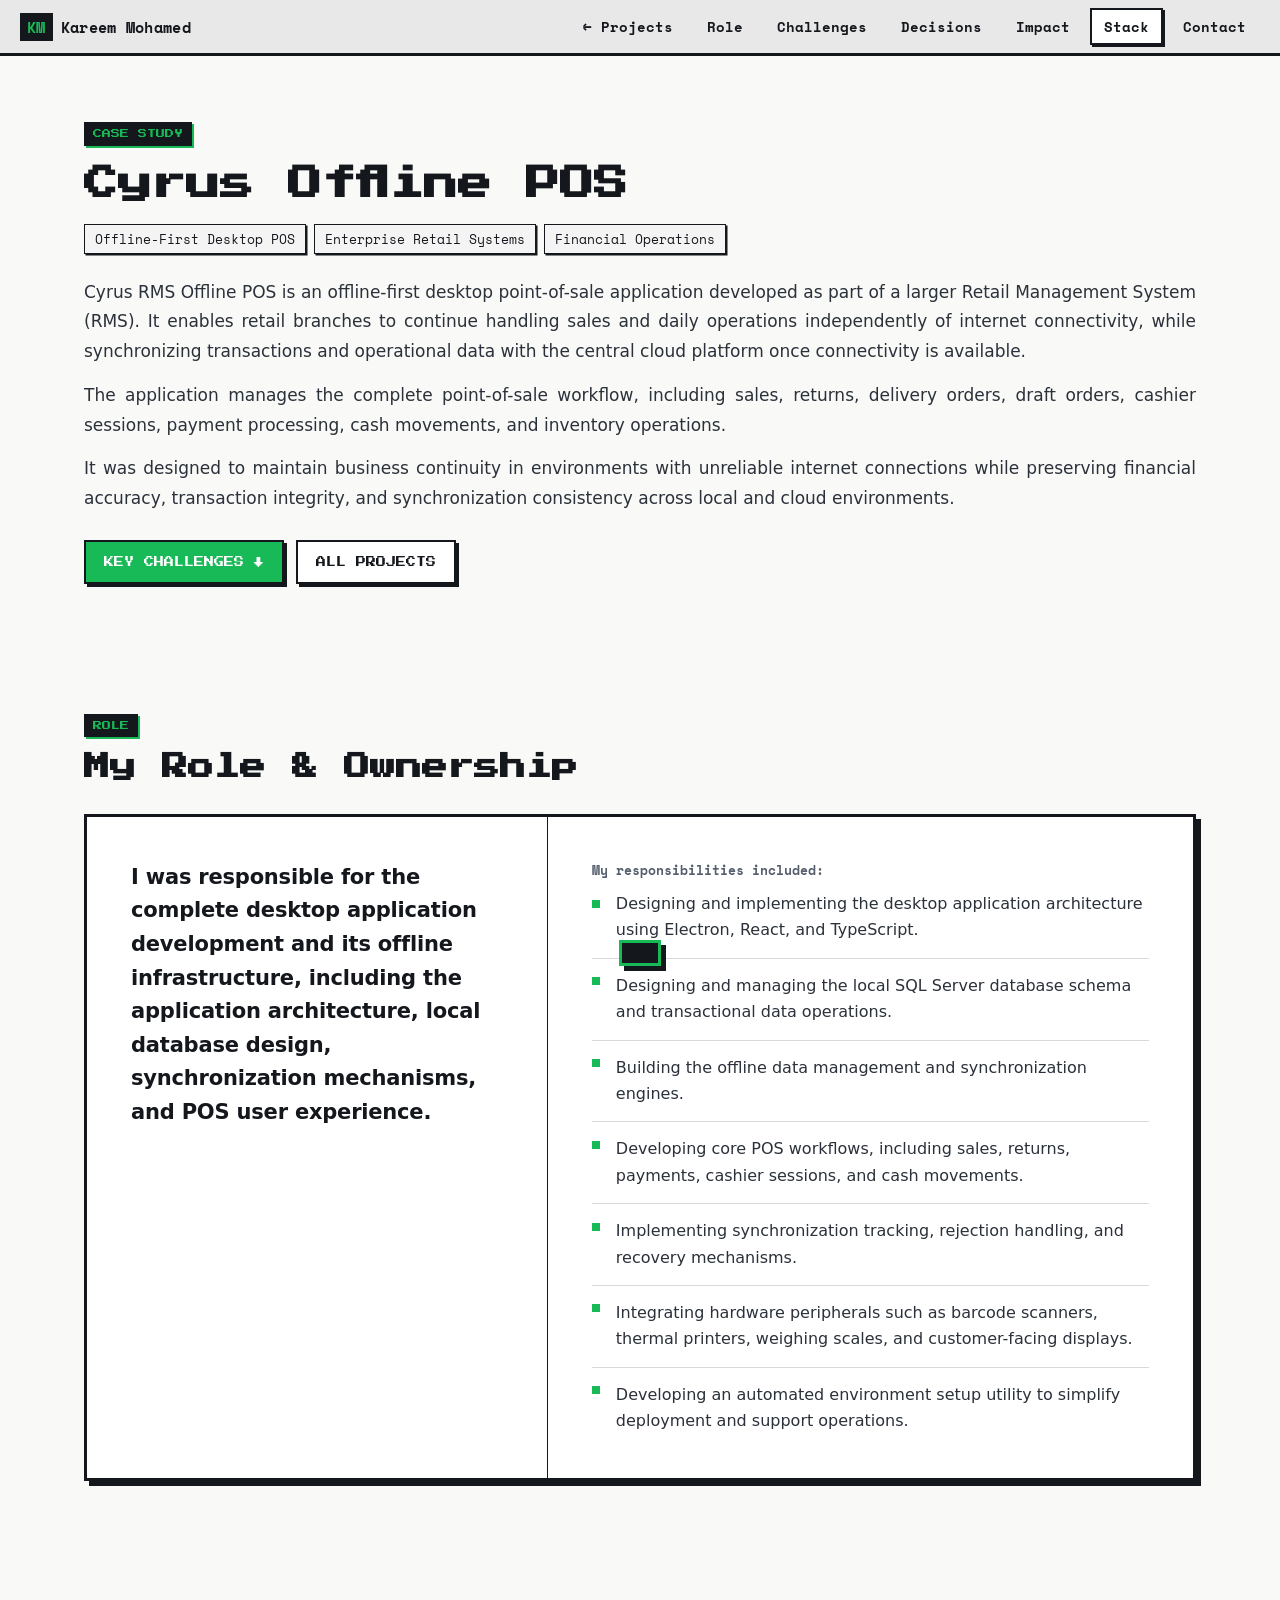
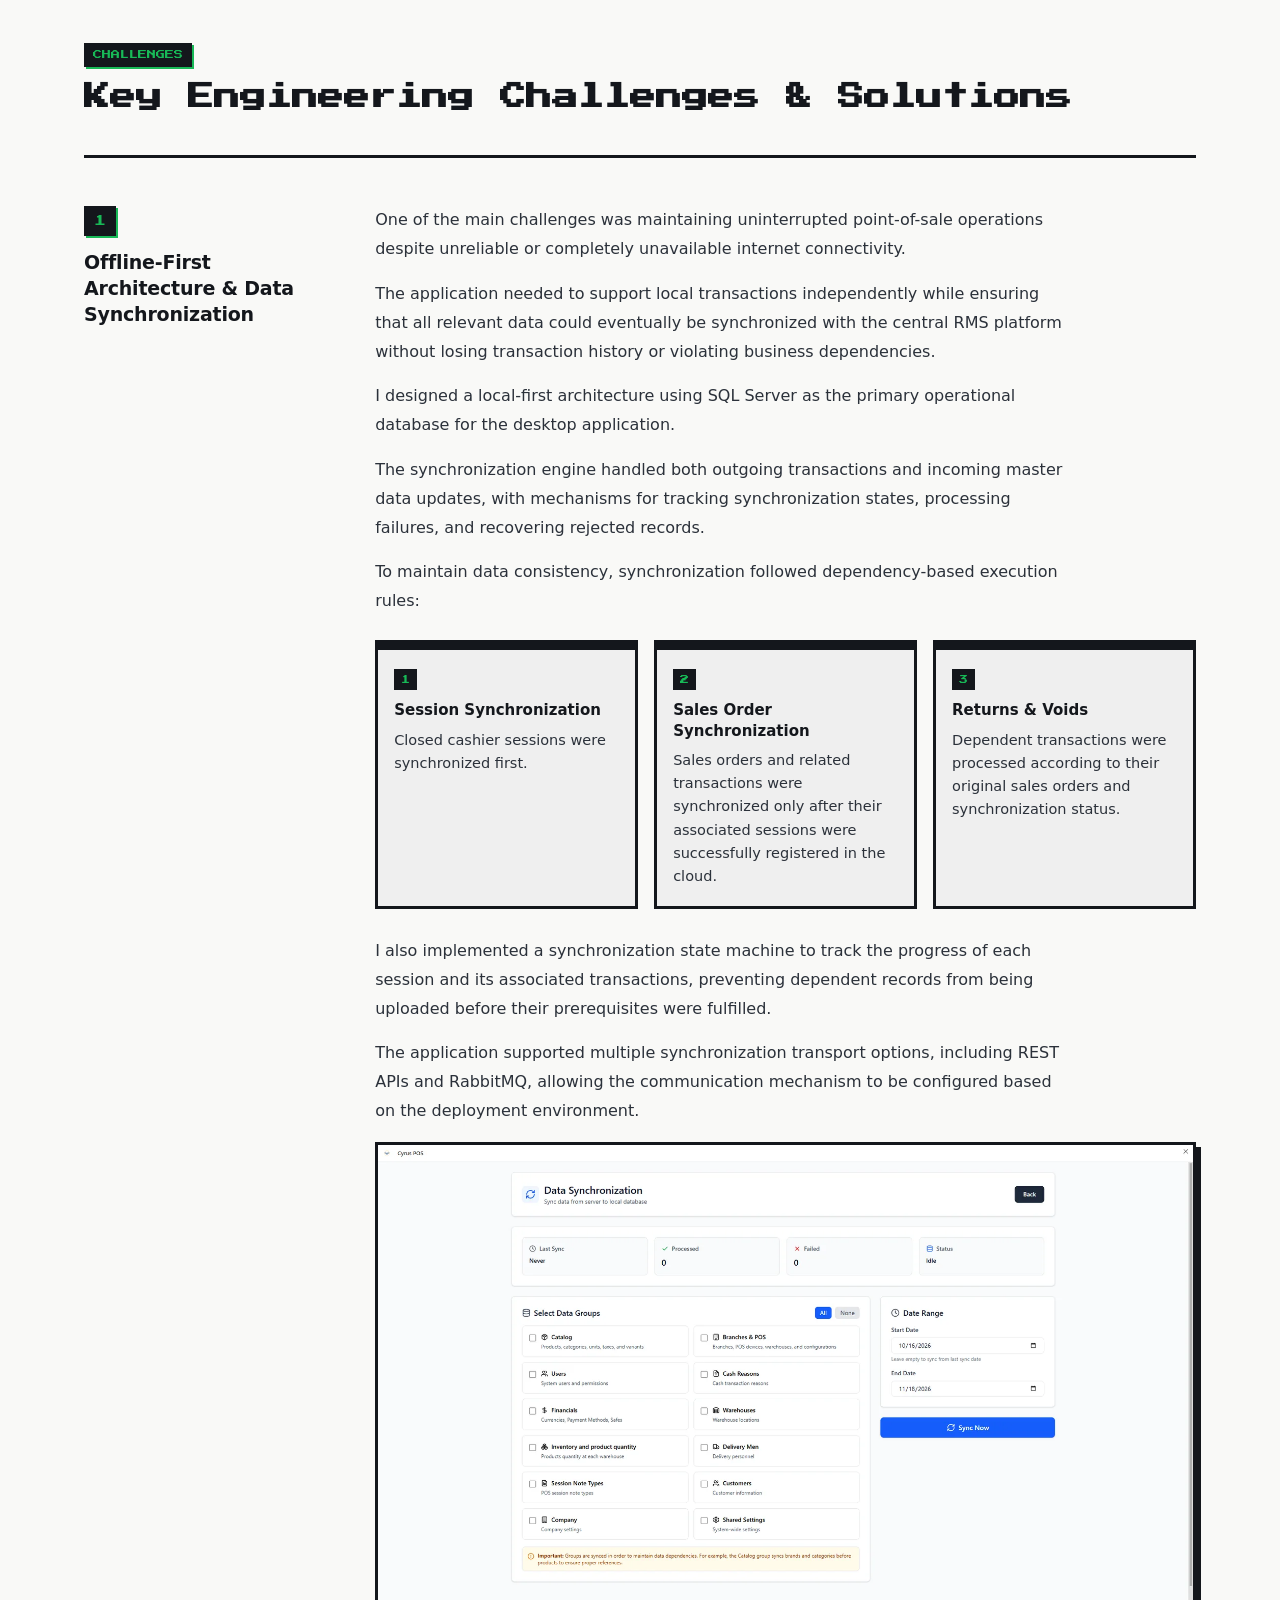
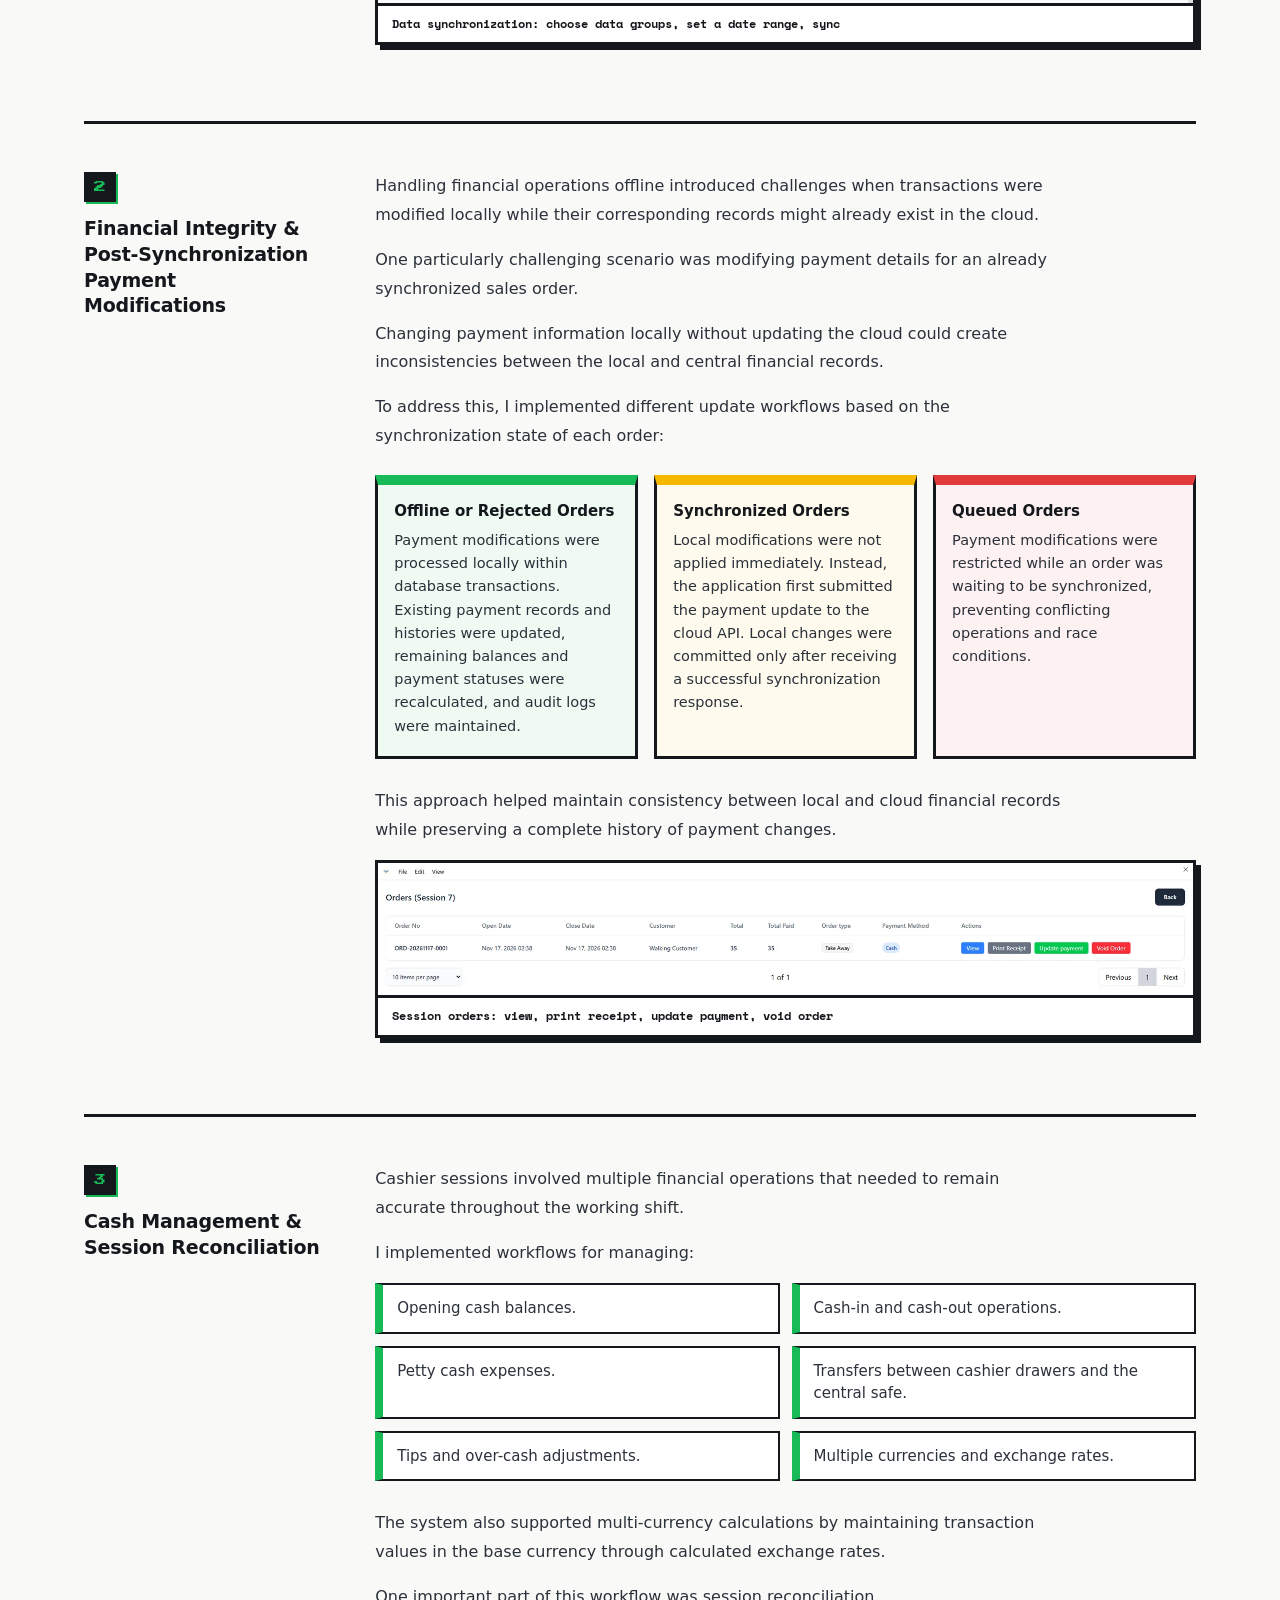
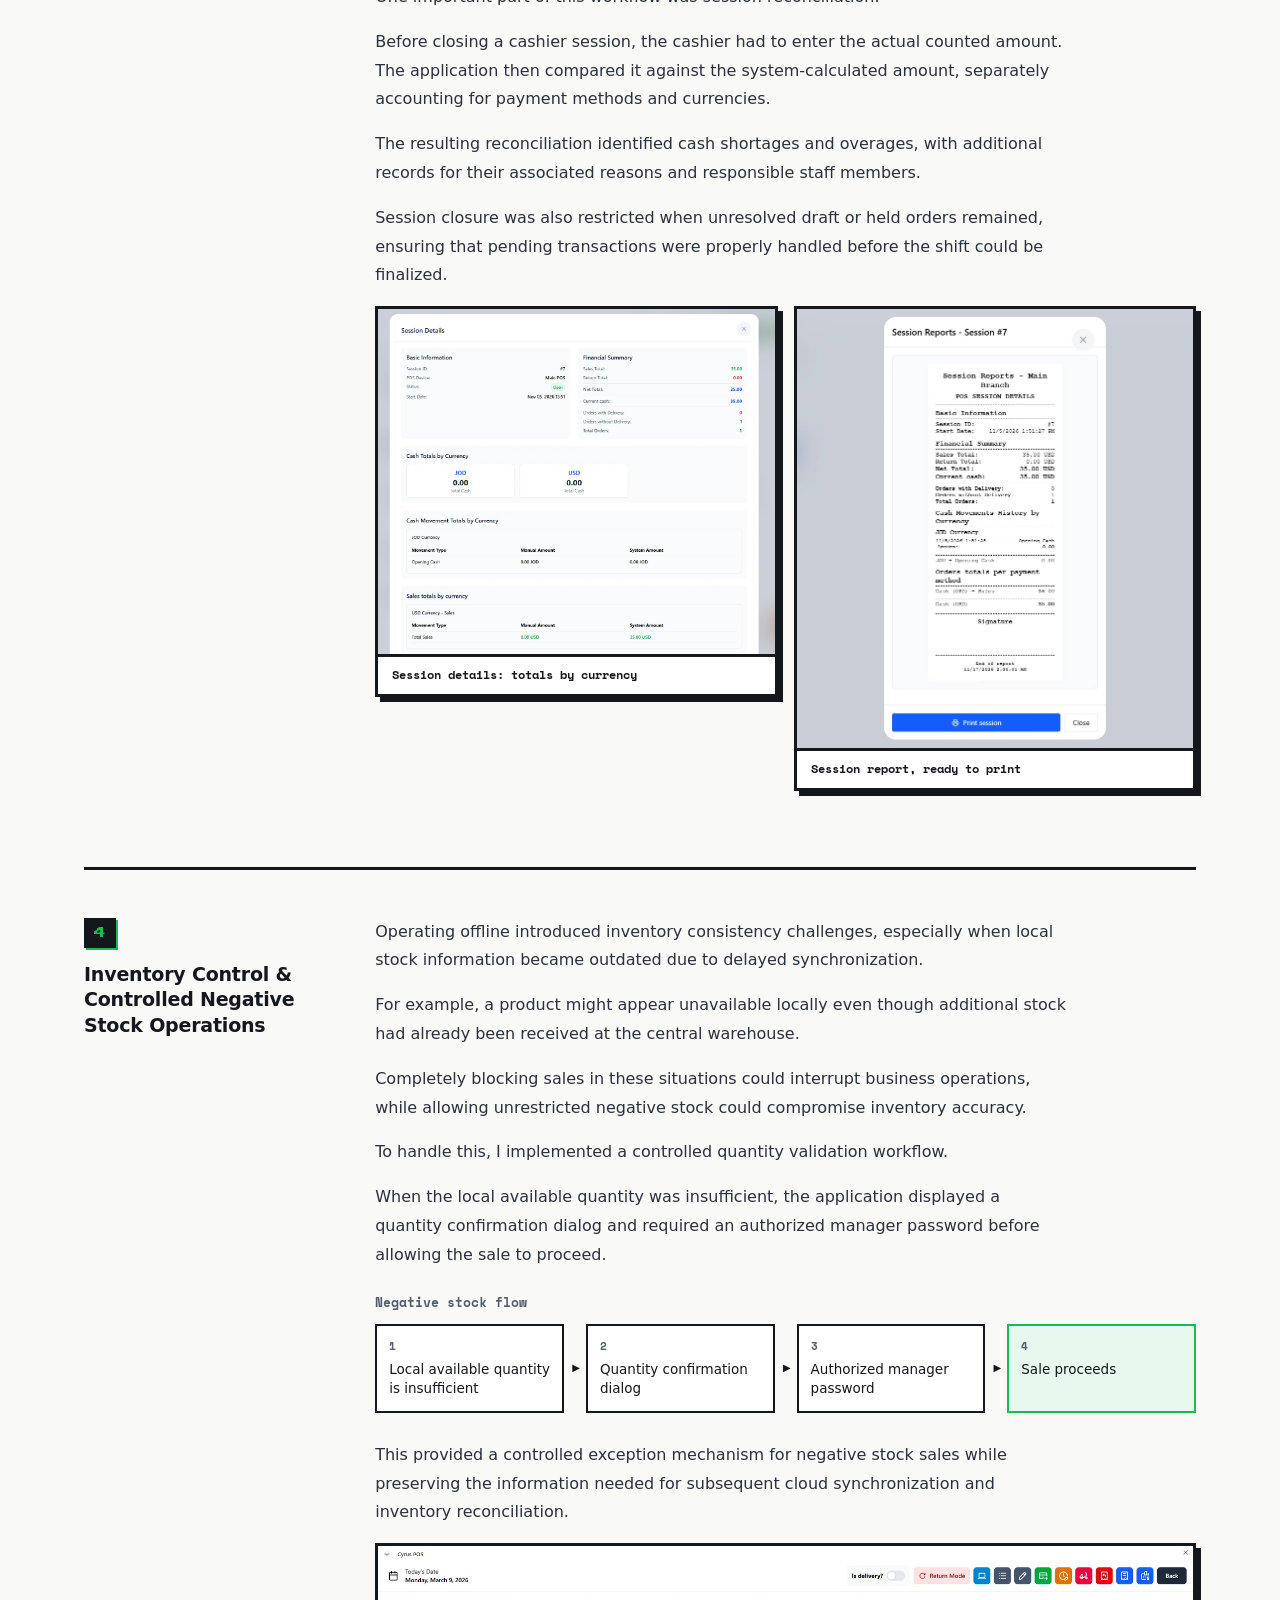
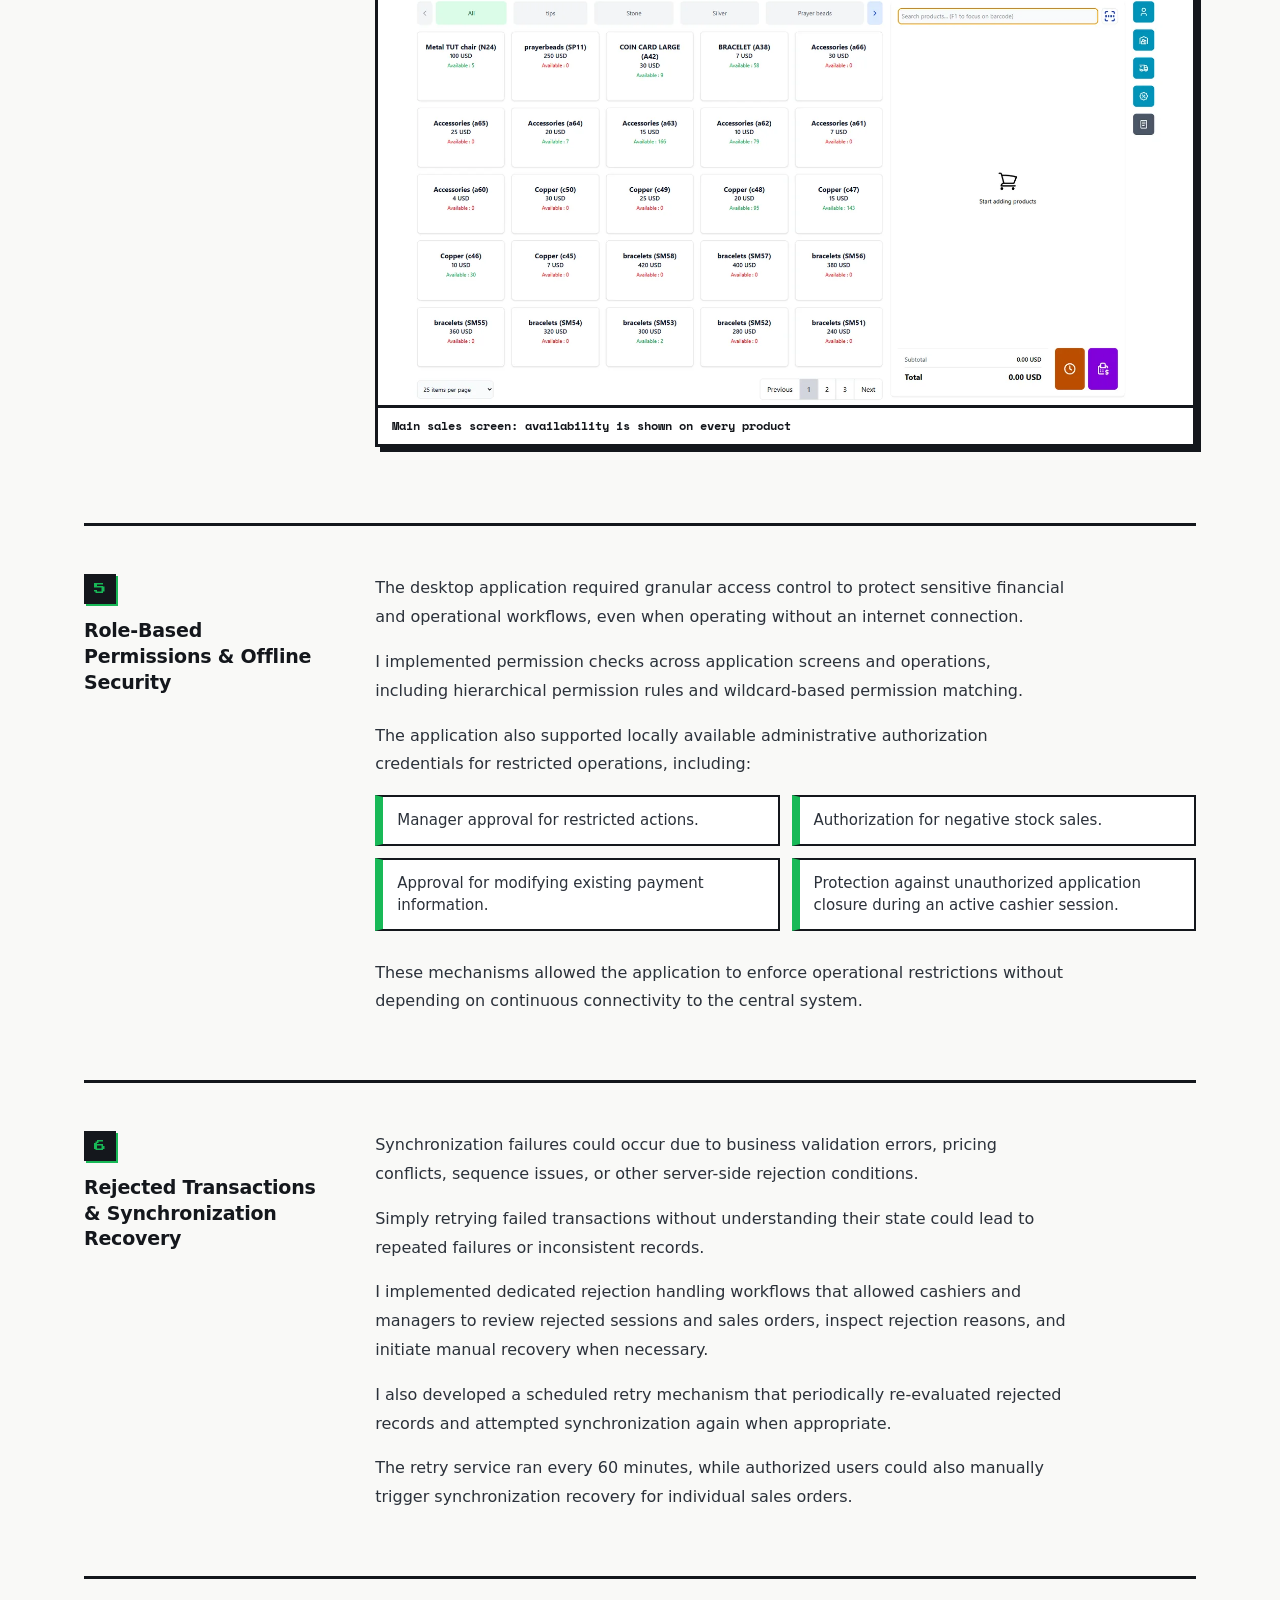
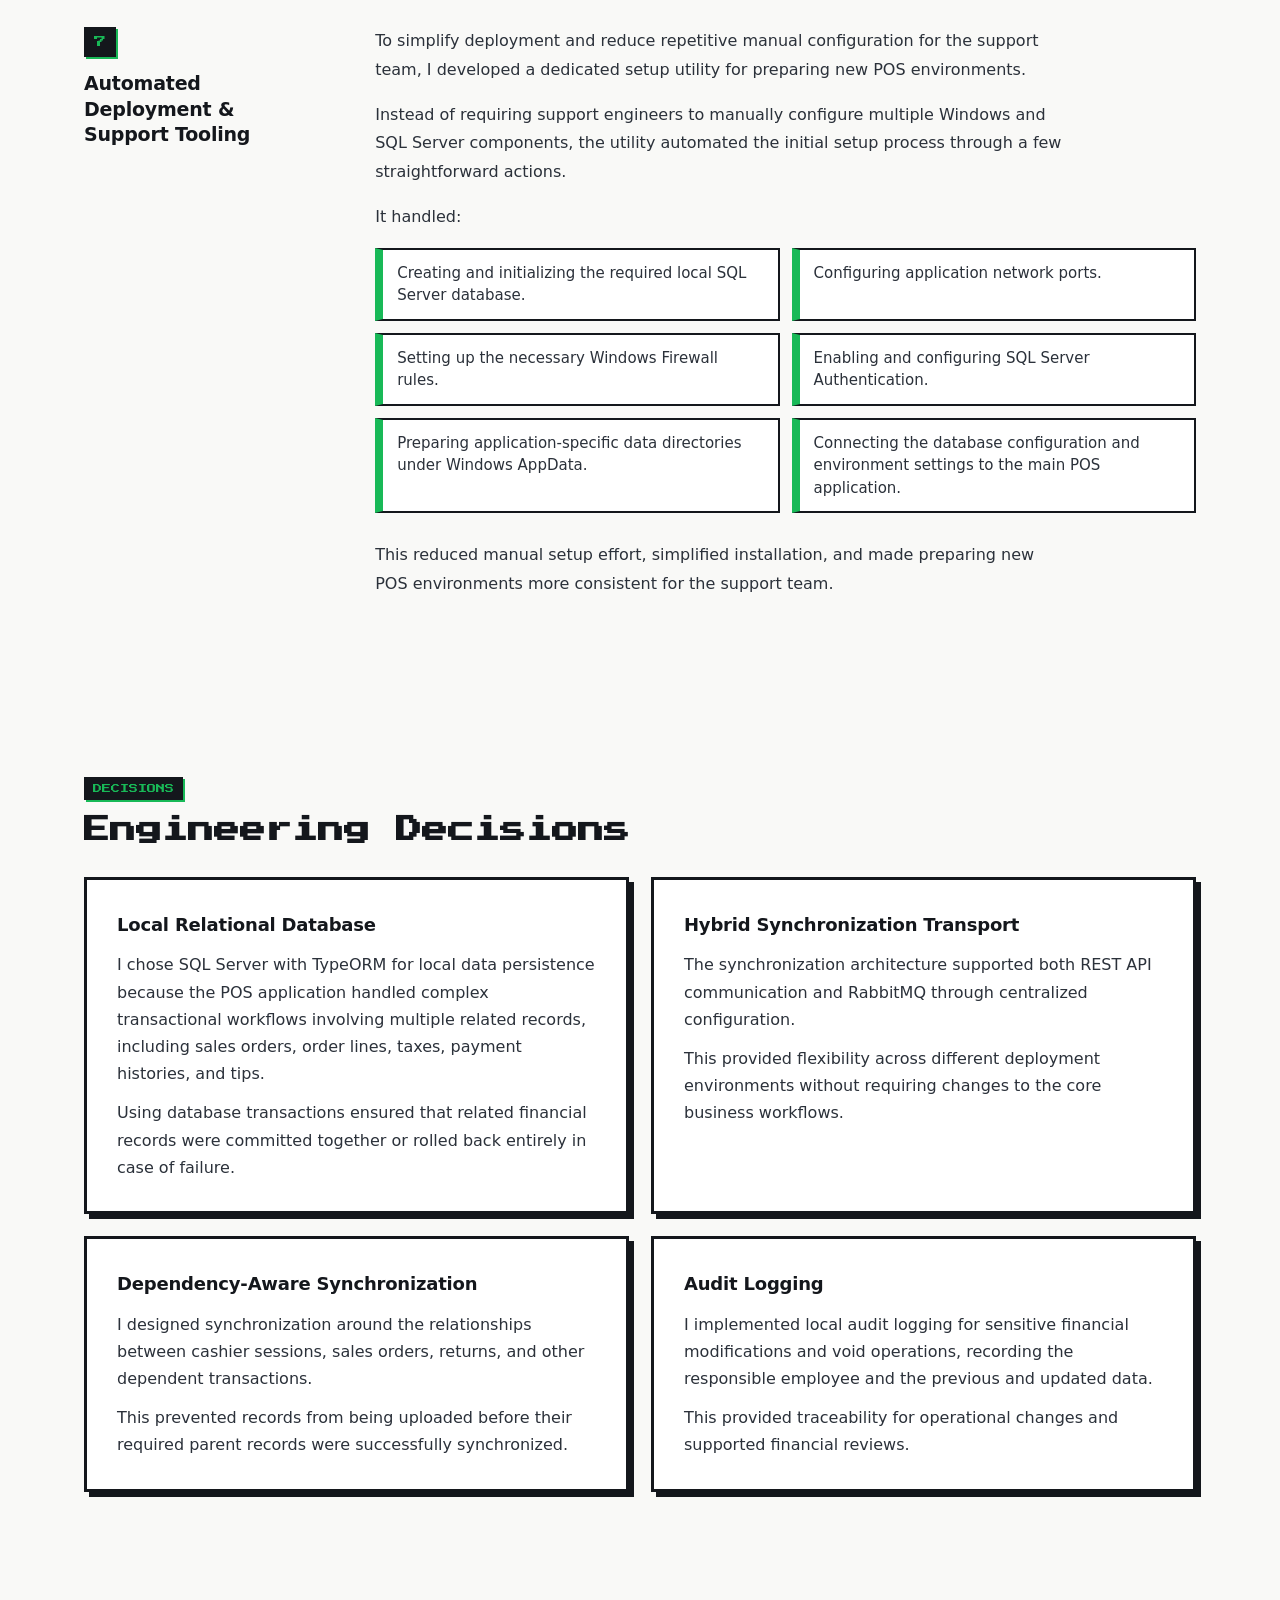
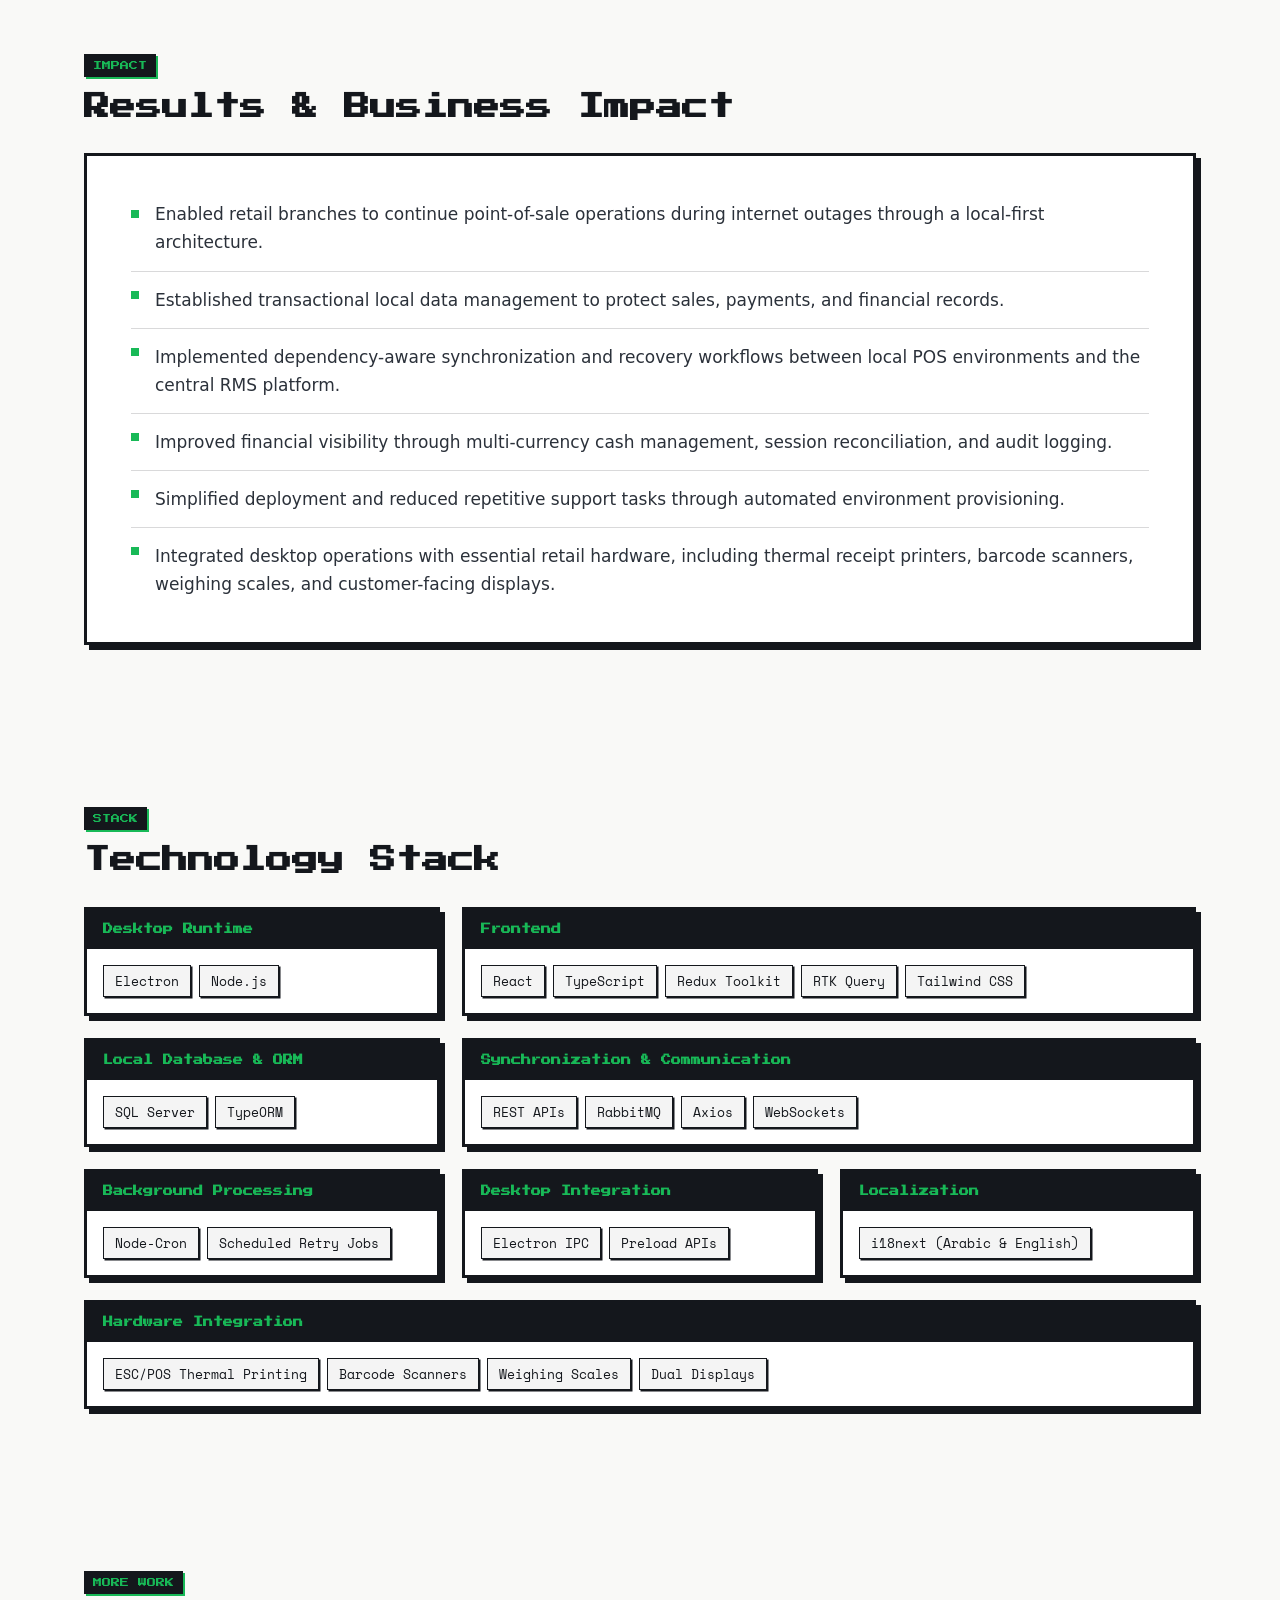
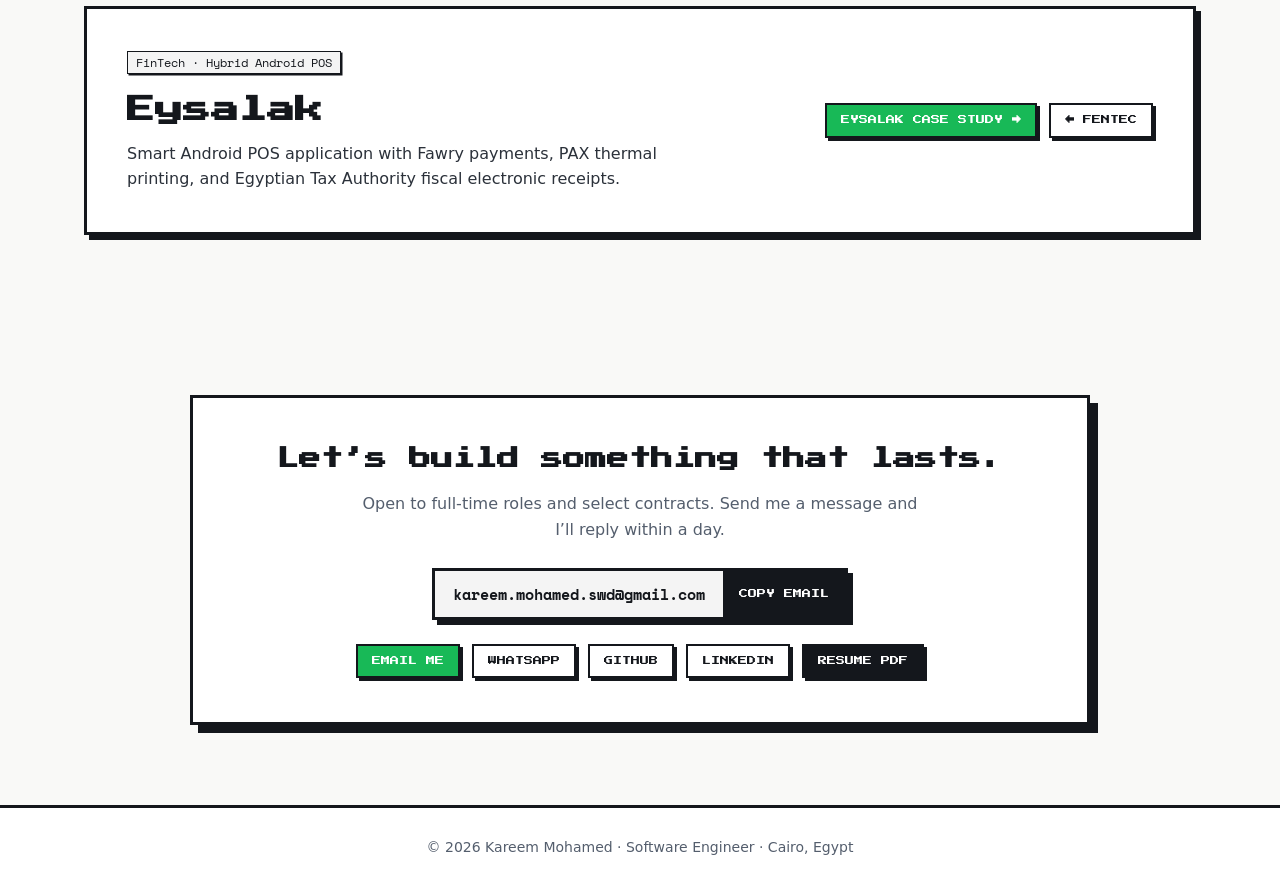
==== cyrus.html @ a0eed8d5 "[feature] add case studies" ====
<!DOCTYPE html>
<html lang="en">
<head>
<meta charset="utf-8">
<meta name="viewport" content="width=device-width, initial-scale=1">
<title>Cyrus RMS Offline POS — Case Study | Kareem Mohamed</title>
<meta name="description" content="Cyrus RMS Offline POS is an offline-first desktop point-of-sale application built with Electron, React and TypeScript, with dependency-aware synchronization to a central cloud platform.">
<meta property="og:type" content="article">
<meta property="og:title" content="Cyrus RMS Offline POS — Case Study | Kareem Mohamed">
<meta property="og:description" content="Offline-First Desktop POS · Enterprise Retail Systems · Financial Operations">
<meta property="og:image" content="assets/projects/cyrus/pos.webp">
<meta name="twitter:card" content="summary_large_image">
<link rel="icon" href="data:image/svg+xml,%3Csvg xmlns='http://www.w3.org/2000/svg' viewBox='0 0 32 32'%3E%3Crect width='32' height='32' fill='%2314171c'/%3E%3Ctext x='16' y='22' font-size='16' font-family='monospace' font-weight='bold' fill='%2318b957' text-anchor='middle'%3EKM%3C/text%3E%3C/svg%3E">
<link rel="preconnect" href="https://fonts.googleapis.com">
<link rel="preconnect" href="https://fonts.gstatic.com" crossorigin>
<link href="https://fonts.googleapis.com/css2?family=Press+Start+2P&family=Space+Mono:wght@400;700&display=swap" rel="stylesheet">
<link rel="stylesheet" href="css/style.css">
<link rel="stylesheet" href="css/fentec.css">
<link rel="stylesheet" href="css/cyrus.css">
</head>
<body>

<nav>
  <div class="nav-in">
    <a class="brand" href="index.html"><i>KM</i>Kareem Mohamed</a>
    <div class="links" id="links">
      <a href="index.html#projects">← Projects</a><a href="#role">Role</a><a href="#challenges">Challenges</a><a href="#decisions">Decisions</a><a href="#impact">Impact</a><a href="#stack">Stack</a><a href="#contact">Contact</a>
    </div>
    <button class="menu-btn" id="menuBtn" aria-expanded="false" aria-controls="links">Menu</button>
  </div>
  <i id="prog"></i>
</nav>

<!-- ============ HERO ============ -->
<header class="cs-hero" id="top">
  <div class="cs-intro">
    <div class="tag-h px">CASE STUDY</div>
    <h1 class="cs-title long px">Cyrus Offline POS</h1>
    <div class="cs-chips">
      <span class="chip">Offline-First Desktop POS</span>
      <span class="chip">Enterprise Retail Systems</span>
      <span class="chip">Financial Operations</span>
    </div>
    <div class="cs-copy">
      <p>Cyrus RMS Offline POS is an offline-first desktop point-of-sale application developed as part of a larger Retail Management System (RMS). It enables retail branches to continue handling sales and daily operations independently of internet connectivity, while synchronizing transactions and operational data with the central cloud platform once connectivity is available.</p>
      <p>The application manages the complete point-of-sale workflow, including sales, returns, delivery orders, draft orders, cashier sessions, payment processing, cash movements, and inventory operations.</p>
      <p>It was designed to maintain business continuity in environments with unreliable internet connections while preserving financial accuracy, transaction integrity, and synchronization consistency across local and cloud environments.</p>
    </div>
    <div class="cs-cta">
      <a class="btn" href="#challenges">KEY CHALLENGES ↓</a>
      <a class="btn alt" href="index.html#projects">ALL PROJECTS</a>
    </div>
  </div>

  <div class="sync-card" id="syncCard" data-net="off">
    <div class="sync-top">
      <span class="net-pill px" id="netPill">OFFLINE</span>
      <button class="btn alt" id="netBtn" type="button">GO ONLINE</button>
    </div>
    <ol class="sync-list" aria-label="Synchronization order">
      <li data-state="local"><span class="sync-n">1</span><div><b>Session Synchronization</b><small>Closed cashier sessions go first.</small></div><span class="state">LOCAL</span></li>
      <li data-state="local"><span class="sync-n">2</span><div><b>Sales Order Synchronization</b><small>Sent once their session is registered in the cloud.</small></div><span class="state">LOCAL</span></li>
      <li data-state="local"><span class="sync-n">3</span><div><b>Returns &amp; Voids</b><small>Processed according to their original sales orders.</small></div><span class="state">LOCAL</span></li>
    </ol>
    <p class="sync-msg" id="syncMsg" aria-live="off">No connection. Sales continue locally.</p>
  </div>
</header>

<!-- ============ ROLE ============ -->
<section id="role">
  <div class="tag-h px">ROLE</div>
  <h2 class="t px">My Role &amp; Ownership</h2>
  <div class="sheet role-grid">
    <div class="role-intro">
      <p>I was responsible for the complete desktop application development and its offline infrastructure, including the application architecture, local database design, synchronization mechanisms, and POS user experience.</p>
    </div>
    <div class="role-list">
      <p class="mini">My responsibilities included:</p>
      <ul class="tick-list">
        <li>Designing and implementing the desktop application architecture using Electron, React, and TypeScript.</li>
        <li>Designing and managing the local SQL Server database schema and transactional data operations.</li>
        <li>Building the offline data management and synchronization engines.</li>
        <li>Developing core POS workflows, including sales, returns, payments, cashier sessions, and cash movements.</li>
        <li>Implementing synchronization tracking, rejection handling, and recovery mechanisms.</li>
        <li>Integrating hardware peripherals such as barcode scanners, thermal printers, weighing scales, and customer-facing displays.</li>
        <li>Developing an automated environment setup utility to simplify deployment and support operations.</li>
      </ul>
    </div>
  </div>
</section>

<!-- ============ CHALLENGES ============ -->
<section id="challenges">
  <div class="tag-h px">CHALLENGES</div>
  <h2 class="t px">Key Engineering Challenges &amp; Solutions</h2>

  <article class="ch" id="ch1">
    <div class="ch-side"><span class="ch-num px">1</span><h3>Offline-First Architecture &amp; Data Synchronization</h3></div>
    <div class="ch-body">
      <p>One of the main challenges was maintaining uninterrupted point-of-sale operations despite unreliable or completely unavailable internet connectivity.</p>
      <p>The application needed to support local transactions independently while ensuring that all relevant data could eventually be synchronized with the central RMS platform without losing transaction history or violating business dependencies.</p>
      <p>I designed a local-first architecture using SQL Server as the primary operational database for the desktop application.</p>
      <p>The synchronization engine handled both outgoing transactions and incoming master data updates, with mechanisms for tracking synchronization states, processing failures, and recovering rejected records.</p>
      <p>To maintain data consistency, synchronization followed dependency-based execution rules:</p>
      <div class="zones">
        <div class="zone zone-n"><span class="rule-n px">1</span><h4>Session Synchronization</h4><p>Closed cashier sessions were synchronized first.</p></div>
        <div class="zone zone-n"><span class="rule-n px">2</span><h4>Sales Order Synchronization</h4><p>Sales orders and related transactions were synchronized only after their associated sessions were successfully registered in the cloud.</p></div>
        <div class="zone zone-n"><span class="rule-n px">3</span><h4>Returns &amp; Voids</h4><p>Dependent transactions were processed according to their original sales orders and synchronization status.</p></div>
      </div>
      <p>I also implemented a synchronization state machine to track the progress of each session and its associated transactions, preventing dependent records from being uploaded before their prerequisites were fulfilled.</p>
      <p>The application supported multiple synchronization transport options, including REST APIs and RabbitMQ, allowing the communication mechanism to be configured based on the deployment environment.</p>
      <figure class="ch-fig">
        <a href="assets/projects/cyrus/sync.webp" target="_blank" rel="noopener noreferrer"><img src="assets/projects/cyrus/sync.webp" alt="Data Synchronization screen with selectable data groups and a date range" loading="lazy"></a>
        <figcaption>Data synchronization: choose data groups, set a date range, sync</figcaption>
      </figure>
    </div>
  </article>

  <article class="ch" id="ch2">
    <div class="ch-side"><span class="ch-num px">2</span><h3>Financial Integrity &amp; Post-Synchronization Payment Modifications</h3></div>
    <div class="ch-body">
      <p>Handling financial operations offline introduced challenges when transactions were modified locally while their corresponding records might already exist in the cloud.</p>
      <p>One particularly challenging scenario was modifying payment details for an already synchronized sales order.</p>
      <p>Changing payment information locally without updating the cloud could create inconsistencies between the local and central financial records.</p>
      <p>To address this, I implemented different update workflows based on the synchronization state of each order:</p>
      <div class="zones">
        <div class="zone zone-g"><h4>Offline or Rejected Orders</h4><p>Payment modifications were processed locally within database transactions. Existing payment records and histories were updated, remaining balances and payment statuses were recalculated, and audit logs were maintained.</p></div>
        <div class="zone zone-y"><h4>Synchronized Orders</h4><p>Local modifications were not applied immediately. Instead, the application first submitted the payment update to the cloud API. Local changes were committed only after receiving a successful synchronization response.</p></div>
        <div class="zone zone-r"><h4>Queued Orders</h4><p>Payment modifications were restricted while an order was waiting to be synchronized, preventing conflicting operations and race conditions.</p></div>
      </div>
      <p>This approach helped maintain consistency between local and cloud financial records while preserving a complete history of payment changes.</p>
      <figure class="ch-fig">
        <a href="assets/projects/cyrus/orders.webp" target="_blank" rel="noopener noreferrer"><img src="assets/projects/cyrus/orders.webp" alt="Orders list for a session with View, Print Receipt, Update payment and Void Order actions" loading="lazy"></a>
        <figcaption>Session orders: view, print receipt, update payment, void order</figcaption>
      </figure>
    </div>
  </article>

  <article class="ch" id="ch3">
    <div class="ch-side"><span class="ch-num px">3</span><h3>Cash Management &amp; Session Reconciliation</h3></div>
    <div class="ch-body">
      <p>Cashier sessions involved multiple financial operations that needed to remain accurate throughout the working shift.</p>
      <p>I implemented workflows for managing:</p>
      <ul class="svc">
        <li>Opening cash balances.</li>
        <li>Cash-in and cash-out operations.</li>
        <li>Petty cash expenses.</li>
        <li>Transfers between cashier drawers and the central safe.</li>
        <li>Tips and over-cash adjustments.</li>
        <li>Multiple currencies and exchange rates.</li>
      </ul>
      <p>The system also supported multi-currency calculations by maintaining transaction values in the base currency through calculated exchange rates.</p>
      <p>One important part of this workflow was session reconciliation.</p>
      <p>Before closing a cashier session, the cashier had to enter the actual counted amount. The application then compared it against the system-calculated amount, separately accounting for payment methods and currencies.</p>
      <p>The resulting reconciliation identified cash shortages and overages, with additional records for their associated reasons and responsible staff members.</p>
      <p>Session closure was also restricted when unresolved draft or held orders remained, ensuring that pending transactions were properly handled before the shift could be finalized.</p>
      <div class="ch-figs">
        <figure class="ch-fig">
          <a href="assets/projects/cyrus/session.webp" target="_blank" rel="noopener noreferrer"><img src="assets/projects/cyrus/session.webp" alt="Session details with financial summary and cash totals by currency" loading="lazy"></a>
          <figcaption>Session details: totals by currency</figcaption>
        </figure>
        <figure class="ch-fig">
          <a href="assets/projects/cyrus/report.webp" target="_blank" rel="noopener noreferrer"><img src="assets/projects/cyrus/report.webp" alt="Printable session report preview" loading="lazy"></a>
          <figcaption>Session report, ready to print</figcaption>
        </figure>
      </div>
    </div>
  </article>

  <article class="ch" id="ch4">
    <div class="ch-side"><span class="ch-num px">4</span><h3>Inventory Control &amp; Controlled Negative Stock Operations</h3></div>
    <div class="ch-body">
      <p>Operating offline introduced inventory consistency challenges, especially when local stock information became outdated due to delayed synchronization.</p>
      <p>For example, a product might appear unavailable locally even though additional stock had already been received at the central warehouse.</p>
      <p>Completely blocking sales in these situations could interrupt business operations, while allowing unrestricted negative stock could compromise inventory accuracy.</p>
      <p>To handle this, I implemented a controlled quantity validation workflow.</p>
      <p>When the local available quantity was insufficient, the application displayed a quantity confirmation dialog and required an authorized manager password before allowing the sale to proceed.</p>
      <div class="flow-wrap">
        <p class="mini">Negative stock flow</p>
        <ol class="flow four" aria-label="Negative stock flow">
          <li>Local available quantity is insufficient</li>
          <li>Quantity confirmation dialog</li>
          <li>Authorized manager password</li>
          <li class="ok">Sale proceeds</li>
        </ol>
      </div>
      <p>This provided a controlled exception mechanism for negative stock sales while preserving the information needed for subsequent cloud synchronization and inventory reconciliation.</p>
      <figure class="ch-fig">
        <a href="assets/projects/cyrus/pos.webp" target="_blank" rel="noopener noreferrer"><img src="assets/projects/cyrus/pos.webp" alt="POS sales screen with product tiles showing available quantities" loading="lazy"></a>
        <figcaption>Main sales screen: availability is shown on every product</figcaption>
      </figure>
    </div>
  </article>

  <article class="ch" id="ch5">
    <div class="ch-side"><span class="ch-num px">5</span><h3>Role-Based Permissions &amp; Offline Security</h3></div>
    <div class="ch-body">
      <p>The desktop application required granular access control to protect sensitive financial and operational workflows, even when operating without an internet connection.</p>
      <p>I implemented permission checks across application screens and operations, including hierarchical permission rules and wildcard-based permission matching.</p>
      <p>The application also supported locally available administrative authorization credentials for restricted operations, including:</p>
      <ul class="svc">
        <li>Manager approval for restricted actions.</li>
        <li>Authorization for negative stock sales.</li>
        <li>Approval for modifying existing payment information.</li>
        <li>Protection against unauthorized application closure during an active cashier session.</li>
      </ul>
      <p>These mechanisms allowed the application to enforce operational restrictions without depending on continuous connectivity to the central system.</p>
    </div>
  </article>

  <article class="ch" id="ch6">
    <div class="ch-side"><span class="ch-num px">6</span><h3>Rejected Transactions &amp; Synchronization Recovery</h3></div>
    <div class="ch-body">
      <p>Synchronization failures could occur due to business validation errors, pricing conflicts, sequence issues, or other server-side rejection conditions.</p>
      <p>Simply retrying failed transactions without understanding their state could lead to repeated failures or inconsistent records.</p>
      <p>I implemented dedicated rejection handling workflows that allowed cashiers and managers to review rejected sessions and sales orders, inspect rejection reasons, and initiate manual recovery when necessary.</p>
      <p>I also developed a scheduled retry mechanism that periodically re-evaluated rejected records and attempted synchronization again when appropriate.</p>
      <p>The retry service ran every 60 minutes, while authorized users could also manually trigger synchronization recovery for individual sales orders.</p>
    </div>
  </article>

  <article class="ch" id="ch7">
    <div class="ch-side"><span class="ch-num px">7</span><h3>Automated Deployment &amp; Support Tooling</h3></div>
    <div class="ch-body">
      <p>To simplify deployment and reduce repetitive manual configuration for the support team, I developed a dedicated setup utility for preparing new POS environments.</p>
      <p>Instead of requiring support engineers to manually configure multiple Windows and SQL Server components, the utility automated the initial setup process through a few straightforward actions.</p>
      <p>It handled:</p>
      <ul class="svc">
        <li>Creating and initializing the required local SQL Server database.</li>
        <li>Configuring application network ports.</li>
        <li>Setting up the necessary Windows Firewall rules.</li>
        <li>Enabling and configuring SQL Server Authentication.</li>
        <li>Preparing application-specific data directories under Windows AppData.</li>
        <li>Connecting the database configuration and environment settings to the main POS application.</li>
      </ul>
      <p>This reduced manual setup effort, simplified installation, and made preparing new POS environments more consistent for the support team.</p>
    </div>
  </article>
</section>

<!-- ============ DECISIONS ============ -->
<section id="decisions">
  <div class="tag-h px">DECISIONS</div>
  <h2 class="t px">Engineering Decisions</h2>
  <div class="decisions">
    <div class="sheet decision">
      <h3>Local Relational Database</h3>
      <p>I chose SQL Server with TypeORM for local data persistence because the POS application handled complex transactional workflows involving multiple related records, including sales orders, order lines, taxes, payment histories, and tips.</p>
      <p>Using database transactions ensured that related financial records were committed together or rolled back entirely in case of failure.</p>
    </div>
    <div class="sheet decision">
      <h3>Hybrid Synchronization Transport</h3>
      <p>The synchronization architecture supported both REST API communication and RabbitMQ through centralized configuration.</p>
      <p>This provided flexibility across different deployment environments without requiring changes to the core business workflows.</p>
    </div>
    <div class="sheet decision">
      <h3>Dependency-Aware Synchronization</h3>
      <p>I designed synchronization around the relationships between cashier sessions, sales orders, returns, and other dependent transactions.</p>
      <p>This prevented records from being uploaded before their required parent records were successfully synchronized.</p>
    </div>
    <div class="sheet decision">
      <h3>Audit Logging</h3>
      <p>I implemented local audit logging for sensitive financial modifications and void operations, recording the responsible employee and the previous and updated data.</p>
      <p>This provided traceability for operational changes and supported financial reviews.</p>
    </div>
  </div>
</section>

<!-- ============ IMPACT ============ -->
<section id="impact">
  <div class="tag-h px">IMPACT</div>
  <h2 class="t px">Results &amp; Business Impact</h2>
  <div class="sheet impact">
    <ul class="tick-list">
      <li>Enabled retail branches to continue point-of-sale operations during internet outages through a local-first architecture.</li>
      <li>Established transactional local data management to protect sales, payments, and financial records.</li>
      <li>Implemented dependency-aware synchronization and recovery workflows between local POS environments and the central RMS platform.</li>
      <li>Improved financial visibility through multi-currency cash management, session reconciliation, and audit logging.</li>
      <li>Simplified deployment and reduced repetitive support tasks through automated environment provisioning.</li>
      <li>Integrated desktop operations with essential retail hardware, including thermal receipt printers, barcode scanners, weighing scales, and customer-facing displays.</li>
    </ul>
  </div>
</section>

<!-- ============ STACK ============ -->
<section id="stack">
  <div class="tag-h px">STACK</div>
  <h2 class="t px">Technology Stack</h2>
  <div class="skills">
    <div class="cart"><h3 class="px">Desktop Runtime</h3><div><span class="chip">Electron</span><span class="chip">Node.js</span></div></div>
    <div class="cart wide"><h3 class="px">Frontend</h3><div><span class="chip">React</span><span class="chip">TypeScript</span><span class="chip">Redux Toolkit</span><span class="chip">RTK Query</span><span class="chip">Tailwind CSS</span></div></div>
    <div class="cart"><h3 class="px">Local Database &amp; ORM</h3><div><span class="chip">SQL Server</span><span class="chip">TypeORM</span></div></div>
    <div class="cart wide"><h3 class="px">Synchronization &amp; Communication</h3><div><span class="chip">REST APIs</span><span class="chip">RabbitMQ</span><span class="chip">Axios</span><span class="chip">WebSockets</span></div></div>
    <div class="cart"><h3 class="px">Background Processing</h3><div><span class="chip">Node-Cron</span><span class="chip">Scheduled Retry Jobs</span></div></div>
    <div class="cart"><h3 class="px">Desktop Integration</h3><div><span class="chip">Electron IPC</span><span class="chip">Preload APIs</span></div></div>
    <div class="cart full"><h3 class="px">Hardware Integration</h3><div><span class="chip">ESC/POS Thermal Printing</span><span class="chip">Barcode Scanners</span><span class="chip">Weighing Scales</span><span class="chip">Dual Displays</span></div></div>
    <div class="cart"><h3 class="px">Localization</h3><div><span class="chip">i18next (Arabic &amp; English)</span></div></div>
  </div>
</section>

<!-- ============ MORE CASE STUDIES ============ -->
<section id="more-cases">
  <div class="tag-h px">MORE WORK</div>
  <div class="sheet" style="padding: clamp(24px, 3.5vw, 40px); display: flex; justify-content: space-between; align-items: center; flex-wrap: wrap; gap: 20px;">
    <div style="max-width: 600px;">
      <span class="chip" style="margin-bottom: 12px;">FinTech · Hybrid Android POS</span>
      <h3 class="px" style="font-size: clamp(20px, 2.5vw, 28px); margin: 6px 0 12px; line-height: 1.3;">Eysalak </h3>
      <p style="margin: 0; color: var(--ink2); font-size: 16px; line-height: 1.6;">Smart Android POS application with Fawry payments, PAX thermal printing, and Egyptian Tax Authority fiscal electronic receipts.</p>
    </div>
    <div style="display: flex; gap: 12px; flex-wrap: wrap;">
      <a class="btn" href="esalek.html">EYSALAK CASE STUDY →</a>
      <a class="btn alt" href="fentec.html">← FENTEC</a>
    </div>
  </div>
</section>

<!-- ============ CONTACT ============ -->
<section id="contact">
  <div class="contact">
    <h2 class="px">Let’s build something that lasts.</h2>
    <p>Open to full-time roles and select contracts. Send me a message and I’ll reply within a day.</p>
    <div class="copy"><span id="emailVal">kareem.mohamed.swd@gmail.com</span><button id="copyBtn" onclick="copyEmail()">COPY EMAIL</button></div>
    <div class="cl">
      <a class="btn" href="mailto:kareem.mohamed.swd@gmail.com">EMAIL ME</a>
      <a class="btn alt" href="https://wa.me/201550552371" target="_blank" rel="noopener noreferrer">WHATSAPP</a>
      <a class="btn alt" href="https://github.com/kareem-kairossol-io" target="_blank" rel="noopener noreferrer">GITHUB</a>
      <a class="btn alt" href="https://linkedin.com/in/kareem-mohamed-b3b676261" target="_blank" rel="noopener noreferrer">LINKEDIN</a>
      <a class="btn dark" href="Kareem_Mohamed_Resume.pdf" target="_blank" rel="noopener noreferrer">RESUME PDF</a>
    </div>
  </div>
</section>

<div id="toast" class="px" role="status"></div>

<footer>© 2026 Kareem Mohamed · Software Engineer · Cairo, Egypt</footer>

<script src="js/cyrus.js"></script>
</body>
</html>
---- css/style.css ----
/* ==========================================================================
   CSS Variables & Design Tokens
   ========================================================================== */
:root {
  --paper: #e8e8e8;
  --card: #fff;
  --soft: #f4f4f4;
  --ink: #14171c;
  --ink2: #2b313a;
  --green: #18b957;
  --gold: #f5b700;
  --red: #e23b3b;
  --mut: #545e6d;
  --b: 3px solid var(--ink);
  --s: 5px 5px 0 var(--ink);
  --sl: 8px 8px 0 var(--ink);

  /* Custom Cursors */
  --cur: url("data:image/svg+xml,%3Csvg xmlns='http://www.w3.org/2000/svg' width='26' height='26' viewBox='0 0 26 26'%3E%3Cpath d='M3 2L3 19 7.8 14.8 10.8 22 14 20.6 11 13.6 17.4 13.6Z' fill='%2314171c' stroke='%23fff' stroke-width='1.6' stroke-linejoin='round'/%3E%3C/svg%3E") 3 2, auto;
  --cur-p: url("data:image/svg+xml,%3Csvg xmlns='http://www.w3.org/2000/svg' width='26' height='26' viewBox='0 0 26 26'%3E%3Cpath d='M3 2L3 19 7.8 14.8 10.8 22 14 20.6 11 13.6 17.4 13.6Z' fill='%2318b957' stroke='%2314171c' stroke-width='1.6' stroke-linejoin='round'/%3E%3C/svg%3E") 3 2, pointer;
  --cur-g: url("data:image/svg+xml,%3Csvg xmlns='http://www.w3.org/2000/svg' width='48' height='48' viewBox='0 0 48 48'%3E%3Cpath d='M12 24C10 12 18 5 28 6 38 7 43 15 42 25 41 34 35 38 28 38L16 38C14 34 12 30 12 24Z' fill='%232b7fff' stroke='%2314171c' stroke-width='2.5' stroke-linejoin='round'/%3E%3Cpath d='M15 21C8 19 4 26 8 31 10 33 14 32 17 30Z' fill='%231e5fc4' stroke='%2314171c' stroke-width='2.5' stroke-linejoin='round'/%3E%3Cpath d='M22 13C30 11 37 15 38 23' fill='none' stroke='%238fbcff' stroke-width='2.5' stroke-linecap='round'/%3E%3Crect x='15' y='38' width='15' height='8' rx='2' fill='%23fff' stroke='%2314171c' stroke-width='2.5'/%3E%3Cpath d='M15 42H30' stroke='%23f5b700' stroke-width='2.5'/%3E%3C/svg%3E") 26 20, crosshair;
  --cur-g2: url("data:image/svg+xml,%3Csvg xmlns='http://www.w3.org/2000/svg' width='48' height='48' viewBox='0 0 48 48'%3E%3Cg stroke='%23f5b700' stroke-width='3' stroke-linecap='round'%3E%3Cpath d='M32 1V5M44 4L41 7M47 15H43M6 6L9 9'/%3E%3C/g%3E%3Cpath d='M12 24C10 12 18 5 28 6 38 7 43 15 42 25 41 34 35 38 28 38L16 38C14 34 12 30 12 24Z' fill='%232b7fff' stroke='%2314171c' stroke-width='2.5' stroke-linejoin='round'/%3E%3Cpath d='M15 21C8 19 4 26 8 31 10 33 14 32 17 30Z' fill='%231e5fc4' stroke='%2314171c' stroke-width='2.5' stroke-linejoin='round'/%3E%3Cpath d='M22 13C30 11 37 15 38 23' fill='none' stroke='%238fbcff' stroke-width='2.5' stroke-linecap='round'/%3E%3Crect x='15' y='38' width='15' height='8' rx='2' fill='%23fff' stroke='%2314171c' stroke-width='2.5'/%3E%3Cpath d='M15 42H30' stroke='%23f5b700' stroke-width='2.5'/%3E%3C/svg%3E") 26 20, crosshair;
  --cur-e: url("data:image/svg+xml,%3Csvg xmlns='http://www.w3.org/2000/svg' width='44' height='32' viewBox='0 0 44 32'%3E%3Crect x='1.5' y='1.5' width='41' height='29' rx='4' fill='%2314171c' stroke='%2318b957' stroke-width='2.5'/%3E%3Cg fill='none' stroke='%2318b957' stroke-width='3' stroke-linecap='round' stroke-linejoin='round'%3E%3Cpath d='M15 10L8 16 15 22'/%3E%3Cpath d='M29 10L36 16 29 22'/%3E%3Cpath d='M25 8L19 24'/%3E%3C/g%3E%3C/svg%3E") 22 16, crosshair;
  --cur-e2: url("data:image/svg+xml,%3Csvg xmlns='http://www.w3.org/2000/svg' width='44' height='32' viewBox='0 0 44 32'%3E%3Crect x='1.5' y='1.5' width='41' height='29' rx='4' fill='%2318b957' stroke='%2314171c' stroke-width='2.5'/%3E%3Cg fill='none' stroke='%2314171c' stroke-width='3' stroke-linecap='round' stroke-linejoin='round'%3E%3Cpath d='M15 10L8 16 15 22'/%3E%3Cpath d='M29 10L36 16 29 22'/%3E%3Cpath d='M25 8L19 24'/%3E%3C/g%3E%3C/svg%3E") 22 16, crosshair;
}

/* ==========================================================================
   Base & Reset
   ========================================================================== */
*,
*::before,
*::after {
  box-sizing: border-box;
}

html {
  scroll-behavior: smooth;
  scroll-padding-top: 70px;
}

body {
  margin: 0;
  background: #f9f9f7;
  color: var(--ink);
  font: 16px/1.65 system-ui, -apple-system, "Segoe UI", Roboto, Arial, sans-serif;
  overflow-x: hidden;
}

.px {
  font-family: "Press Start 2P", ui-monospace, monospace;
  line-height: 1.5;
}

a:focus-visible,
button:focus-visible,
[tabindex]:focus-visible {
  outline: 3px solid var(--green);
  outline-offset: 3px;
}

@media (prefers-reduced-motion: reduce) {
  * {
    animation: none !important;
    transition: none !important;
    scroll-behavior: auto !important;
  }
}

html,
body {
  cursor: var(--cur);
}

a,
button,
.btn,
.fbtn,
.pc,
.nv,
.mx,
.menu-btn,
.copy button {
  cursor: var(--cur-p);
}

/* ==========================================================================
   Navigation
   ========================================================================== */
nav {
  position: fixed;
  inset: 0 0 auto 0;
  height: 56px;
  z-index: 100;
  background: rgba(232, 232, 232, 0.96);
  backdrop-filter: blur(8px);
  -webkit-backdrop-filter: blur(8px);
  border-bottom: var(--b);
  transform: translateZ(0);
}

.nav-in {
  max-width: 1280px;
  margin: 0 auto;
  padding: 0 20px;
  height: 100%;
  display: flex;
  align-items: center;
  justify-content: space-between;
}

.brand {
  font: 700 15px "Space Mono", monospace;
  color: var(--ink);
  text-decoration: none;
  letter-spacing: 0.3px;
}

.brand i {
  font-style: normal;
  background: var(--ink);
  color: var(--green);
  padding: 3px 7px;
  margin-right: 8px;
}

.links {
  display: flex;
  gap: 6px;
}

.links a {
  font: 700 14px "Space Mono", monospace;
  color: var(--ink);
  text-decoration: none;
  padding: 6px 12px;
  border: 2px solid transparent;
  transition: background 0.15s, box-shadow 0.15s, border-color 0.15s;
}

.links a:hover {
  border-color: var(--ink);
  background: #fff;
  box-shadow: 2px 2px 0 var(--ink);
}

.links a.active {
  border-color: var(--ink);
  background: #fff;
  box-shadow: 2px 2px 0 var(--ink);
}

.menu-btn {
  display: none;
  font: 700 13px "Space Mono", monospace;
  background: #fff;
  border: 2px solid var(--ink);
  box-shadow: 2px 2px 0 var(--ink);
  padding: 6px 12px;
  cursor: pointer;
}

#prog {
  position: absolute;
  left: 0;
  bottom: -3px;
  height: 3px;
  width: 100%;
  transform: scaleX(0);
  transform-origin: left center;
  background: var(--green);
  z-index: 2;
  will-change: transform;
}

/* ==========================================================================
   Buttons
   ========================================================================== */
.btn {
  display: inline-flex;
  align-items: center;
  justify-content: center;
  padding: 9px 14px;
  background: var(--green);
  color: #fff;
  border: 2px solid var(--ink);
  box-shadow: 3px 3px 0 var(--ink);
  text-decoration: none;
  font: 9px/1.4 "Press Start 2P", monospace;
  cursor: pointer;
  white-space: nowrap;
  transition: transform 0.1s, box-shadow 0.1s;
}

.btn:hover {
  transform: translate(2px, 2px);
  box-shadow: 1px 1px 0 var(--ink);
}

.btn:active,
.fbtn:active {
  transform: translate(3px, 3px);
  box-shadow: 0 0 0 var(--ink);
}

.btn.idle {
  animation: pl 1s ease-in-out infinite alternate;
}

@keyframes pl {
  from {
    box-shadow: 2px 2px 0 var(--ink);
  }
  to {
    box-shadow: 4px 4px 0 var(--green);
    transform: translateY(-1px);
  }
}

.btn.alt {
  background: #fff;
  color: var(--ink);
}

.btn.dark {
  background: var(--ink);
}

.btn.audio {
  background: #23272e;
}

.btn.audio.muted {
  opacity: 0.7;
}

.btn:disabled {
  opacity: 0.7;
  cursor: wait;
}

/* Floating Resume Button */
#fab {
  position: fixed;
  right: 20px;
  bottom: 20px;
  z-index: 200;
  font-size: 10px;
  padding: 13px 18px;
  transform: translateY(120px) translateZ(0);
  transition: transform 0.3s cubic-bezier(0.2, 1.3, 0.4, 1);
  will-change: transform;
}

#fab.show {
  transform: translateY(0) translateZ(0);
}

#fab.show:hover {
  transform: translate(2px, 2px) translateZ(0);
}

/* ==========================================================================
   Hero Section
   ========================================================================== */
.hero {
  margin-top: 56px;
  height: calc(100dvh - 56px);
  padding: 10px 16px;
  display: flex;
  align-items: center;
  justify-content: center;
  overflow: hidden;
}

.stage {
  position: relative;
  width: 100%;
  max-width: min(1280px, calc((100dvh - 80px) * 16 / 9));
  aspect-ratio: 16/9;
  border: 4px solid var(--ink);
  box-shadow: var(--sl);
  background: #dedede;
  overflow: hidden;
  line-height: 0;
  transform: translateZ(0);
}

.screen {
  position: relative;
  width: 100%;
  height: 100%;
  overflow: hidden;
  line-height: 0;
  transform: translateZ(0);
  contain: paint;
}

.screen.shake {
  animation: sh 0.35s;
}

@keyframes sh {
  20% { transform: translate(-6px, 3px); }
  40% { transform: translate(6px, -3px); }
  60% { transform: translate(-4px, -2px); }
  80% { transform: translate(3px, 3px); }
}

.screen.fighter {
  cursor: var(--cur-g);
}

.screen.fighter.punch {
  cursor: var(--cur-g2);
}

.screen.engineer {
  cursor: var(--cur-e);
}

.screen.engineer.punch {
  cursor: var(--cur-e2);
}

canvas#cv {
  width: 100%;
  height: 100%;
  display: block;
  image-rendering: pixelated;
  transform: translateZ(0);
}

canvas#fx {
  position: absolute;
  inset: 0;
  width: 100%;
  height: 100%;
  pointer-events: none;
  transform: translateZ(0);
}

/* Loader */
.loader {
  position: absolute;
  inset: 0;
  z-index: 30;
  background: rgba(20, 23, 28, 0.92);
  display: flex;
  flex-direction: column;
  align-items: center;
  justify-content: center;
  gap: 16px;
  color: #fff;
  transition: opacity 0.35s, visibility 0.35s;
}

.loader.hidden {
  opacity: 0;
  visibility: hidden;
  pointer-events: none;
}

.loader-t {
  font-size: clamp(11px, 1.4vw, 16px);
  color: var(--green);
}

.loader-bar {
  width: min(380px, 75%);
  height: 16px;
  border: 3px solid #fff;
  background: #000;
  overflow: hidden;
}

.loader-bar i {
  display: block;
  height: 100%;
  width: 0;
  background: var(--green);
  transition: width 0.15s;
}

.loader-n {
  font-size: 10px;
  color: #dedede;
}

/* HUD Overlay Top */
.ov-top {
  position: absolute;
  inset: 0 0 auto 0;
  z-index: 5;
  padding: clamp(6px, 1.2vw, 14px) clamp(10px, 1.8vw, 22px);
  display: grid;
  grid-template-columns: 1fr auto 1fr;
  gap: clamp(8px, 2vw, 24px);
  align-items: start;
  font-size: clamp(8px, 0.95vw, 11px);
  pointer-events: none;
  cursor: var(--cur);
}

.fh {
  display: flex;
  flex-direction: column;
  gap: 5px;
}

.fh.r {
  text-align: right;
}

.hud-name {
  display: inline-block;
  align-self: flex-start;
  background: var(--ink);
  color: #fff;
  padding: 2px 7px;
  font-size: clamp(8px, 0.85vw, 10px);
}

.fh.r .hud-name {
  align-self: flex-end;
}

.hb {
  height: clamp(10px, 1.4vw, 16px);
  border: 2px solid var(--ink);
  background: #fff;
  box-shadow: 2px 2px 0 var(--ink);
  overflow: hidden;
}

.hb i {
  display: block;
  height: 100%;
  width: 100%;
  background: var(--green);
  transition: width 0.25s, background 0.25s;
}

.mid {
  display: flex;
  flex-direction: column;
  align-items: center;
  gap: 8px;
}

.mid .xp {
  background: var(--ink);
  color: var(--green);
  border-color: var(--green);
  box-shadow: 3px 3px 0 var(--green);
  padding: 5px 10px;
}

.char-title {
  text-align: center;
  background: rgba(255, 255, 255, 0.95);
  border: 3px solid var(--ink);
  padding: 5px clamp(8px, 1.4vw, 18px);
  box-shadow: 3px 3px 0 var(--ink);
}

.char-title b {
  font-size: clamp(9px, 1.2vw, 15px);
  display: block;
}

.char-title small {
  display: block;
  font: clamp(10px, 0.9vw, 12px) system-ui, sans-serif;
  color: var(--mut);
  margin-top: 2px;
}

/* Play Button */
.play {
  position: absolute;
  left: 50%;
  top: 50%;
  translate: -50% -50%;
  z-index: 14;
  width: clamp(56px, 7vw, 84px);
  aspect-ratio: 1;
  display: flex;
  align-items: center;
  justify-content: center;
  padding: 0;
  background: var(--green);
  color: #fff;
  border: 3px solid var(--ink);
  box-shadow: 5px 5px 0 var(--ink);
  transition: transform 0.12s, box-shadow 0.12s, opacity 0.25s, visibility 0.25s;
}

.play svg {
  width: 46%;
  height: 46%;
}

.play:hover {
  transform: scale(1.08);
}

.play:active {
  transform: scale(0.96);
  box-shadow: 2px 2px 0 var(--ink);
}

.play.hide {
  opacity: 0;
  visibility: hidden;
  pointer-events: none;
}

.play:disabled {
  opacity: 0.7;
}

/* Comic Bubbles */
.bub {
  position: absolute;
  background: #fff;
  border: 3px solid var(--ink);
  box-shadow: 3px 3px 0 var(--ink);
  padding: 5px 9px;
  font-size: 9px;
  line-height: 1.4;
  transform: translate(-50%, -130%);
  pointer-events: none;
  z-index: 20;
  animation: bb 1.2s forwards;
  white-space: nowrap;
}

@keyframes bb {
  80% {
    opacity: 1;
  }
  to {
    opacity: 0;
    margin-top: -18px;
  }
}

/* Deck */
.deck {
  position: absolute;
  inset: auto 0 0 0;
  z-index: 15;
  background: rgba(255, 255, 255, 0.95);
  backdrop-filter: blur(6px);
  border-top: 3px solid var(--ink);
  padding: 8px clamp(8px, 1.4vw, 18px);
  display: flex;
  justify-content: space-between;
  align-items: center;
  gap: 12px;
  line-height: 1.4;
  cursor: var(--cur);
}

.deck-story {
  display: flex;
  gap: 12px;
  align-items: center;
  min-width: 0;
}

.round {
  flex: none;
  background: var(--ink);
  color: var(--green);
  padding: 6px 10px;
  font-size: clamp(8px, 0.95vw, 11px);
  box-shadow: 2px 2px 0 var(--green);
  animation: tg 0.35s cubic-bezier(0.2, 1.4, 0.4, 1);
}

@keyframes tg {
  from {
    transform: scale(0.7);
    opacity: 0;
  }
}

.story-t {
  margin: 0;
  font-size: clamp(9px, 1.1vw, 13px);
  white-space: nowrap;
  overflow: hidden;
  text-overflow: ellipsis;
}

.story-d {
  margin: 2px 0 0;
  font-size: clamp(11px, 0.9vw, 13px);
  color: var(--mut);
  white-space: nowrap;
  overflow: hidden;
  text-overflow: ellipsis;
}

.deck-actions {
  display: flex;
  gap: 8px;
  align-items: center;
  flex: none;
}

.deck-actions .btn {
  font-size: 11px;
  padding: 14px 22px;
}

.xp {
  background: #fff;
  border: 2px solid var(--ink);
  box-shadow: 3px 3px 0 var(--ink);
  padding: 7px 10px;
  font-size: 9px;
  white-space: nowrap;
}

/* Toast */
#toast {
  position: fixed;
  left: 50%;
  bottom: 24px;
  transform: translateX(-50%) translateY(90px);
  background: var(--ink);
  color: var(--green);
  border: 3px solid var(--green);
  box-shadow: var(--s);
  padding: 10px 18px;
  font-size: 10px;
  z-index: 9999;
  transition: transform 0.25s;
  white-space: nowrap;
  pointer-events: none;
}

#toast.on {
  transform: translateX(-50%);
}

/* ==========================================================================
   Common Section Styles
   ========================================================================== */
section {
  max-width: 1160px;
  margin: 0 auto;
  padding: 80px 24px;
}

.tag-h {
  display: inline-block;
  background: var(--ink);
  color: var(--green);
  padding: 5px 9px;
  font-size: 9px;
  margin-bottom: 12px;
  box-shadow: 2px 2px 0 var(--green);
}

h2.t {
  font-size: clamp(18px, 2.4vw, 26px);
  margin: 0 0 28px;
  line-height: 1.4;
}

.chip {
  display: inline-block;
  background: var(--soft);
  border: 1.5px solid var(--ink);
  box-shadow: 1.5px 1.5px 0 var(--ink);
  padding: 2px 8px;
  font: 12px "Space Mono", monospace;
  transition: background 0.12s, color 0.12s, transform 0.12s;
}

.chip:hover {
  background: var(--green);
  color: #fff;
  transform: translateY(-2px);
}

.chip.g {
  background: var(--green);
  color: #fff;
}

.chip.y {
  background: var(--gold);
}

/* Scroll Reveals */
.rv {
  opacity: 0;
}

.rv.in {
  opacity: 1;
  animation: rvIn 0.6s cubic-bezier(0.2, 0.7, 0.2, 1) backwards;
  animation-delay: var(--d, 0ms);
}

@keyframes rvIn {
  from {
    opacity: 0;
    transform: translateY(24px);
  }
}

/* ==========================================================================
   About Section (Editorial Redesign)
   ========================================================================== */
.panel {
  background: #fff;
  border: var(--b);
  box-shadow: var(--s);
  padding: 28px;
  transition: transform 0.15s, box-shadow 0.15s;
}

.panel:hover {
  transform: translate(-2px, -2px);
  box-shadow: var(--sl);
}

.panel p {
  margin: 0;
  color: var(--ink2);
}

.about-card {
  display: grid;
  grid-template-columns: 1fr 280px;
  gap: clamp(32px, 4.5vw, 56px);
  padding: clamp(32px, 4.5vw, 52px);
  align-items: start;
}

.about-main {
  min-width: 0;
}

.about-lead {
  font-size: clamp(19px, 2.2vw, 23px);
  line-height: 1.5;
  font-weight: 700;
  color: var(--ink);
  margin: 0 0 20px;
  letter-spacing: -0.2px;
}

.about-body p {
  font-size: 16px;
  line-height: 1.8;
  color: var(--ink2);
  margin: 0 0 16px;
}

.about-body p:last-child {
  margin-bottom: 0;
}

.about-aside {
  border-left: 1.5px solid var(--ink);
  padding-left: clamp(24px, 3.5vw, 40px);
  align-self: stretch;
  display: flex;
  flex-direction: column;
  justify-content: flex-start;
}

.about-edu {
  display: flex;
  flex-direction: column;
}

.edu-label {
  font-size: 8px;
  color: var(--green);
  background: var(--ink);
  padding: 4px 8px;
  align-self: flex-start;
  margin-bottom: 14px;
  box-shadow: 2px 2px 0 var(--green);
  letter-spacing: 0.5px;
}

.edu-school {
  font-size: 15px;
  font-weight: 700;
  color: var(--ink);
  line-height: 1.45;
  margin: 0 0 6px;
}

.edu-field {
  font-size: 14px;
  color: var(--mut);
  line-height: 1.5;
  margin: 0 0 12px;
}

.edu-year {
  font-family: "Space Mono", monospace;
  font-size: 12px;
  color: var(--ink2);
  display: inline-flex;
  align-items: center;
  gap: 8px;
}

.edu-year::before {
  content: "";
  display: inline-block;
  width: 6px;
  height: 6px;
  background: var(--green);
}

/* ==========================================================================
   Experience Section (Timeline)
   ========================================================================== */
.tl {
  position: relative;
  display: flex;
  flex-direction: column;
  gap: 22px;
  padding-left: 34px;
}

.tl::before {
  content: "";
  position: absolute;
  left: 8px;
  top: 8px;
  bottom: 8px;
  width: 4px;
  background: var(--ink);
}

.job {
  position: relative;
  background: #fff;
  border: var(--b);
  box-shadow: var(--s);
  padding: 22px 24px;
  transition: transform 0.15s, box-shadow 0.15s;
}

.job:hover {
  transform: translate(-3px, -3px);
  box-shadow: var(--sl);
}

.job::before {
  content: "";
  position: absolute;
  left: -34px;
  top: 26px;
  width: 20px;
  height: 20px;
  background: #fff;
  border: var(--b);
  transition: transform 0.2s, background 0.2s;
}

.job:hover::before {
  transform: scale(1.2) rotate(45deg);
  background: var(--green);
}

.job.now::before {
  background: var(--green);
}

.job-top {
  display: flex;
  justify-content: space-between;
  gap: 12px;
  flex-wrap: wrap;
  margin-bottom: 10px;
}

.job h3 {
  margin: 0;
  font-size: 12px;
  line-height: 1.6;
}

.job .co {
  color: var(--mut);
  font-size: 14px;
  margin-top: 2px;
}

.job .when {
  font: 12px "Space Mono", monospace;
  text-align: right;
}

.job .when .chip {
  margin-top: 8px;
}

.job-desc {
  margin: 10px 0 6px;
  color: var(--ink2);
  font-size: 15px;
  line-height: 1.6;
}

.job ul {
  margin: 10px 0 0;
  padding-left: 18px;
  color: var(--ink2);
}

.job li {
  margin-bottom: 6px;
}

.job .chips {
  display: flex;
  flex-wrap: wrap;
  gap: 6px;
}

/* ==========================================================================
   Projects Section
   ========================================================================== */
.filters {
  display: flex;
  flex-wrap: wrap;
  gap: 8px;
  margin-bottom: 24px;
}

.fbtn {
  background: #fff;
  border: 2px solid var(--ink);
  box-shadow: 3px 3px 0 var(--ink);
  padding: 8px 12px;
  font: 9px "Press Start 2P", monospace;
  cursor: pointer;
}

.fbtn:hover,
.fbtn.active {
  background: var(--green);
  color: #fff;
  transform: translate(1px, 1px);
  box-shadow: 1px 1px 0 var(--ink);
}

.grid {
  display: grid;
  grid-template-columns: repeat(auto-fill, minmax(320px, 1fr));
  gap: 24px;
}

a.pc,
.pc {
  text-decoration: none;
  color: inherit;
  background: #fff;
  border: var(--b);
  box-shadow: var(--s);
  display: flex;
  flex-direction: column;
  text-align: left;
  padding: 0;
  font: inherit;
  color: inherit;
  cursor: pointer;
  transition: transform 0.15s, box-shadow 0.15s;
}

.pc:hover {
  transform: translate(-3px, -3px);
  box-shadow: var(--sl);
}

.thumb {
  background: #1a1e24;
  border-bottom: var(--b);
  position: relative;
  overflow: hidden;
}

.thumb img {
  width: 100%;
  height: 100%;
  object-fit: cover;
  object-position: top center;
  transition: transform 0.4s ease;
}

.pc:hover .thumb img {
  transform: scale(1.06);
}

.thumb .chip {
  position: absolute;
  top: 10px;
  left: 10px;
}

.pb {
  padding: 18px 20px;
  display: flex;
  flex-direction: column;
  gap: 8px;
  flex: 1;
}

.pb h3 {
  margin: 0;
  font-size: 12px;
  line-height: 1.5;
}

.role {
  font-size: 13.5px;
  color: var(--mut);
}

.pb p {
  margin: 0;
  font-size: 14.5px;
  color: var(--ink2);
}

.pb .chips {
  display: flex;
  flex-wrap: wrap;
  gap: 6px;
  margin-top: auto;
  padding-top: 8px;
}

.more {
  font: 9px "Press Start 2P", monospace;
  color: var(--green);
  margin-top: 6px;
  transition: letter-spacing 0.2s;
}

.pc:hover .more {
  letter-spacing: 1.5px;
}


.badge-cs {
  position: absolute;
  top: 10px;
  right: 10px;
  left: auto;
  background: var(--green);
  color: #fff;
  border: 2px solid var(--ink);
  box-shadow: 2px 2px 0 var(--ink);
  font: 700 8.5px/1 "Press Start 2P", monospace;
  padding: 6px 8px;
  letter-spacing: 0.5px;
  z-index: 2;
  text-transform: uppercase;
  pointer-events: none;
}

.pc {
  user-select: none;
}

.pc:focus-visible {
  outline: 3px solid var(--green);
  outline-offset: 3px;
}

.pc-foot {
  display: flex;
  align-items: center;
  justify-content: space-between;
  gap: 12px;
  margin-top: 8px;
  padding-top: 8px;
  border-top: 1.5px dashed rgba(20, 23, 28, 0.2);
}

.pc-foot .more {
  margin-top: 0;
}

.cs-btn {
  display: inline-flex;
  align-items: center;
  background: var(--green);
  color: #fff;
  font: 700 8.5px/1 "Press Start 2P", monospace;
  padding: 8px 10px;
  border: 2px solid var(--ink);
  box-shadow: 2px 2px 0 var(--ink);
  text-decoration: none;
  transition: transform 0.1s, box-shadow 0.1s, background 0.15s;
}

.cs-btn:hover {
  background: #139e4a;
  transform: translate(1px, 1px);
  box-shadow: 1px 1px 0 var(--ink);
}

.load-more-wrap {
  display: flex;
  justify-content: center;
  margin-top: 36px;
}

.load-more-wrap .btn {
  padding: 14px 28px;
  font-size: 11px;
}

.badge-cs-modal {
  display: inline-block;
  background: var(--green);
  color: #fff;
  border: 2px solid var(--ink);
  box-shadow: 2px 2px 0 var(--ink);
  font: 700 8.5px/1 "Press Start 2P", monospace;
  padding: 6px 10px;
}


/* ==========================================================================
   Skills Section
   ========================================================================== */
.skills {
  display: grid;
  grid-template-columns: repeat(auto-fit, minmax(300px, 1fr));
  gap: 22px;
}

.cart {
  background: #fff;
  border: var(--b);
  box-shadow: var(--s);
  transition: transform 0.15s, box-shadow 0.15s;
}

.cart:hover {
  transform: translate(-2px, -2px);
  box-shadow: var(--sl);
}

.cart h3 {
  margin: 0;
  background: var(--ink);
  color: var(--green);
  padding: 12px 16px;
  font-size: 10px;
}

.cart div {
  padding: 16px;
  display: flex;
  flex-wrap: wrap;
  gap: 8px;
}

.cart .chip {
  padding: 5px 11px;
  font-size: 13px;
}

/* ==========================================================================
   Contact Section & Footer
   ========================================================================== */
.contact {
  background: #fff;
  border: var(--b);
  box-shadow: var(--sl);
  padding: 44px 28px;
  text-align: center;
  max-width: 900px;
  margin: 0 auto;
}

.contact h2 {
  font-size: clamp(16px, 2vw, 22px);
  line-height: 1.6;
  margin: 0 0 14px;
}

.contact p {
  max-width: 560px;
  margin: 0 auto 24px;
  color: var(--mut);
}

.copy {
  display: inline-flex;
  border: var(--b);
  box-shadow: var(--s);
  margin-bottom: 24px;
  max-width: 100%;
}

.copy span {
  padding: 12px 18px;
  font: 700 15px "Space Mono", monospace;
  background: var(--soft);
  user-select: all;
  overflow-wrap: anywhere;
}

.copy button {
  background: var(--ink);
  color: #fff;
  border: 0;
  padding: 12px 16px;
  font: 9px "Press Start 2P", monospace;
  cursor: pointer;
}

.copy button:hover {
  background: var(--green);
}

.cl {
  display: flex;
  justify-content: center;
  flex-wrap: wrap;
  gap: 12px;
}

footer {
  border-top: var(--b);
  background: #fff;
  padding: 28px 20px;
  text-align: center;
  color: var(--mut);
  font-size: 14px;
}

/* ==========================================================================
   Project Details Modal
   ========================================================================== */
.ov {
  position: fixed;
  inset: 0;
  z-index: 900;
  background: rgba(20, 23, 28, 0.85);
  display: flex;
  align-items: center;
  justify-content: center;
  padding: 20px;
  opacity: 0;
  visibility: hidden;
  transition: opacity 0.2s, visibility 0.2s;
}

.ov.on {
  opacity: 1;
  visibility: visible;
}

.mb {
  background: #fff;
  border: 4px solid var(--ink);
  box-shadow: var(--sl);
  max-width: 940px;
  width: 100%;
  max-height: 90dvh;
  display: flex;
  flex-direction: column;
  overflow: hidden;
}

.mt {
  background: var(--ink);
  padding: 10px 16px;
  display: flex;
  justify-content: space-between;
  align-items: center;
  gap: 12px;
}

.mt h3 {
  margin: 0;
  font-size: 10px;
  color: var(--green);
  line-height: 1.6;
}

.mx {
  background: var(--red);
  color: #fff;
  border: 2px solid #fff;
  width: 30px;
  height: 30px;
  cursor: pointer;
  font: 10px "Press Start 2P", monospace;
}

.mbody {
  padding: 18px;
  overflow-y: auto;
  display: flex;
  flex-direction: column;
  gap: 14px;
}

.gal {
  background: #1a1e24;
  border: var(--b);
  position: relative;
  min-height: 240px;
  max-height: 460px;
  display: flex;
  align-items: center;
  justify-content: center;
  overflow: hidden;
}

.gal img {
  max-width: 100%;
  max-height: 460px;
  object-fit: contain;
}

.nv {
  position: absolute;
  top: 50%;
  transform: translateY(-50%);
  background: #fff;
  border: 2px solid var(--ink);
  box-shadow: 2px 2px 0 var(--ink);
  width: 38px;
  height: 38px;
  cursor: pointer;
  font-size: 12px;
}

.nv:hover {
  background: var(--green);
  color: #fff;
}

.nv.p {
  left: 10px;
}

.nv.n {
  right: 10px;
}

.cap {
  display: flex;
  justify-content: space-between;
  gap: 12px;
  background: var(--soft);
  border: 2px solid var(--ink);
  padding: 9px 14px;
  font-weight: 600;
  font-size: 14px;
}

.cap span {
  font: 9px "Press Start 2P", monospace;
  color: var(--mut);
  flex: none;
  align-self: center;
}

.md p {
  margin: 0;
  color: var(--ink2);
}

.md h4 {
  font: 10px "Press Start 2P", monospace;
  margin: 0 0 8px;
  line-height: 1.6;
}

/* ==========================================================================
   Responsive Media Queries
   ========================================================================== */
@media (max-width: 960px) {
  .about-card {
    grid-template-columns: 1fr;
    gap: 32px;
    padding: 28px 22px;
  }
  .about-aside {
    border-left: none;
    border-top: 1.5px solid var(--ink);
    padding-left: 0;
    padding-top: 24px;
  }
  .deck {
    flex-direction: column;
    align-items: stretch;
    gap: 8px;
  }
  .deck-actions {
    justify-content: center;
  }
  .story-t,
  .story-d {
    white-space: normal;
  }
}

@media (max-width: 768px) {
  /* Navigation */
  .menu-btn {
    display: block;
  }
  .links {
    display: none;
    position: absolute;
    top: 56px;
    left: 0;
    right: 0;
    flex-direction: column;
    gap: 0;
    background: #fff;
    border-bottom: var(--b);
    padding: 8px 20px;
  }
  .links.open {
    display: flex;
  }
  .links a {
    padding: 12px 4px;
    font-size: 10px;
  }

  /* Hero Section: height auto on mobile, padding-top creates breathing room above fighters */
  .hero {
    height: auto;
    min-height: auto;
    padding: 16px 14px 24px;
    display: flex;
    flex-direction: column;
    justify-content: flex-start;
    align-items: center;
    box-sizing: border-box;
  }
  .stage {
    width: 100%;
    max-width: 500px;
    aspect-ratio: auto;
    border: 3px solid var(--ink);
    box-shadow: var(--s);
    background: #fff;
    display: flex;
    flex-direction: column;
    overflow: hidden;
  }
  .screen {
    position: relative;
    width: 100%;
    height: auto;
    aspect-ratio: auto;
    padding-top: 42px;
    border: none;
    border-bottom: 3px solid var(--ink);
    background: #f9f9f7;
    overflow: hidden;
    box-sizing: border-box;
  }
  canvas#cv {
    width: 100%;
    height: auto;
    aspect-ratio: 16/9;
    display: block;
  }
  canvas#fx {
    position: absolute;
    top: 42px;
    left: 0;
    right: 0;
    bottom: 0;
    width: 100%;
    height: calc(100% - 42px);
    pointer-events: none;
  }

  /* Hero Top HUD */
  .ov-top {
    position: absolute;
    top: 6px;
    left: 0;
    right: 0;
    padding: 0 8px;
    gap: 6px;
    align-items: center;
  }
  .fh .hud-name {
    font-size: 7px;
    padding: 2px 4px;
  }
  .hb {
    height: 10px;
    border-width: 1.5px;
    box-shadow: 1px 1px 0 var(--ink);
  }
  .mid {
    gap: 3px;
  }
  .char-title {
    padding: 2px 6px;
    border-width: 1.5px;
    box-shadow: 1.5px 1.5px 0 var(--ink);
  }
  .char-title b {
    font-size: 8px;
    line-height: 1.2;
  }
  .char-title small {
    display: none;
  }
  .mid .xp {
    font-size: 7px;
    padding: 1px 5px;
    box-shadow: 1.5px 1.5px 0 var(--green);
  }

  /* Hero Play Button */
  .play {
    width: 48px;
    height: 48px;
    top: calc(50% + 21px);
    border-width: 2.5px;
    box-shadow: 3px 3px 0 var(--ink);
  }

  /* Deck: Positioned cleanly under the video (compacted for mobile) */
  .deck {
    position: static;
    background: #fff;
    backdrop-filter: none;
    border-top: none;
    padding: 8px 12px 10px;
    display: flex;
    flex-direction: column;
    gap: 8px;
    cursor: default;
    width: 100%;
    box-sizing: border-box;
  }
  .deck-story {
    display: flex;
    gap: 8px;
    align-items: flex-start;
  }
  .round {
    font-size: 7px;
    padding: 3px 6px;
    flex-shrink: 0;
    margin-top: 1px;
    box-shadow: 1px 1px 0 var(--green);
  }
  .story-t {
    font-size: 9.5px;
    line-height: 1.35;
    white-space: normal;
    margin: 0;
  }
  .story-d {
    font-size: 11px;
    line-height: 1.35;
    color: var(--mut);
    white-space: normal;
    margin: 2px 0 0;
  }
  .deck-actions {
    display: flex;
    gap: 7px;
    width: 100%;
  }
  .deck-actions .btn {
    flex: 1;
    text-align: center;
    padding: 10px 6px;
    font-size: 8px;
    box-shadow: 3px 3px 0 var(--ink);
  }

  /* Common Sections & Headings */
  section {
    padding: 40px 16px;
  }
  .tag-h {
    font-size: 8px;
    padding: 4px 7px;
    margin-bottom: 8px;
  }
  h2.t {
    font-size: 17px;
    margin: 0 0 18px;
    line-height: 1.35;
  }

  /* About Section */
  .about-card {
    padding: 18px 14px;
    gap: 18px;
    border-width: 2.5px;
  }
  .about-lead {
    font-size: 16px;
    line-height: 1.45;
    margin: 0 0 12px;
  }
  .about-body p {
    font-size: 13.5px;
    line-height: 1.6;
    margin: 0 0 12px;
  }
  .about-aside {
    border-top: 2px solid var(--ink);
    padding-top: 16px;
  }
  .edu-label {
    font-size: 7.5px;
    padding: 3px 6px;
    margin-bottom: 8px;
  }
  .edu-school {
    font-size: 13.5px;
    margin: 0 0 4px;
  }
  .edu-field {
    font-size: 12.5px;
    margin: 0 0 6px;
  }
  .edu-year {
    font-size: 11px;
  }

  /* Experience Section */
  .tl {
    padding-left: 18px;
    gap: 16px;
  }
  .tl::before {
    left: 4px;
    width: 3px;
  }
  .job {
    padding: 14px 14px;
    border-width: 2.5px;
  }
  .job::before {
    left: -20px;
    top: 18px;
    width: 13px;
    height: 13px;
    border-width: 2.5px;
  }
  .job-top {
    gap: 6px;
    margin-bottom: 6px;
  }
  .job h3 {
    font-size: 10px;
    line-height: 1.45;
  }
  .job .co {
    font-size: 12.5px;
    margin-top: 2px;
  }
  .job .when {
    font-size: 11px;
    text-align: left;
    width: 100%;
    margin-top: 4px;
  }
  .job .when .chip {
    margin-top: 4px;
    font-size: 10px;
    padding: 2px 6px;
  }
  .job-desc {
    font-size: 13px;
    line-height: 1.5;
    margin: 8px 0 6px;
  }
  .job ul {
    margin: 8px 0 0;
    padding-left: 16px;
    font-size: 12.5px;
    line-height: 1.5;
  }
  .job li {
    margin-bottom: 6px;
  }

  /* Projects Section */
  .filters {
    gap: 6px;
    margin-bottom: 16px;
  }
  .fbtn {
    font-size: 8px;
    padding: 6px 10px;
    box-shadow: 2px 2px 0 var(--ink);
  }
  .grid {
    grid-template-columns: 1fr;
    gap: 16px;
  }
  .pc {
    border-width: 2.5px;
  }
  .thumb {
    aspect-ratio: 16/10;
  }
  .pb {
    padding: 12px 14px;
    gap: 6px;
  }
  .pb h3 {
    font-size: 10.5px;
    line-height: 1.4;
  }
  .role {
    font-size: 12px;
  }
  .pb p {
    font-size: 13px;
    line-height: 1.45;
  }
  .pb .chips {
    gap: 5px;
    margin-top: 2px;
  }
  .pb .chip {
    font-size: 10px;
    padding: 2px 6px;
  }

  /* Skills Section */
  .skills {
    grid-template-columns: 1fr;
    gap: 14px;
  }
  .cart {
    border-width: 2.5px;
  }
  .cart h3 {
    padding: 8px 12px;
    font-size: 8px;
  }
  .cart div {
    padding: 10px 12px;
    gap: 6px;
  }
  .cart .chip {
    font-size: 11px;
    padding: 3px 7px;
  }

  /* Contact Section */
  .contact {
    padding: 22px 14px;
    border-width: 2.5px;
  }
  .contact h2 {
    font-size: 13px;
    line-height: 1.5;
    margin-bottom: 8px;
  }
  .contact p {
    font-size: 13px;
    line-height: 1.5;
    margin-bottom: 16px;
  }
  .copy {
    display: flex;
    flex-direction: column;
    width: 100%;
    margin-bottom: 16px;
    border-width: 2px;
  }
  .copy span {
    padding: 9px 10px;
    font-size: 11.5px;
    word-break: break-all;
    text-align: center;
  }
  .copy button {
    padding: 9px 12px;
    font-size: 8px;
    width: 100%;
  }
  .cl {
    gap: 8px;
    width: 100%;
  }
  .cl .btn {
    flex: 1 1 calc(50% - 8px);
    text-align: center;
    padding: 10px 6px;
    font-size: 8px;
  }
  .cl .btn:last-child {
    flex: 1 1 100%;
  }
  footer {
    padding: 20px 14px;
    font-size: 12px;
  }

  /* Floating Resume Button & Modal */
  #fab {
    right: 12px;
    bottom: 12px;
    font-size: 8px;
    padding: 9px 12px;
    box-shadow: 3px 3px 0 var(--ink);
  }
  .ov {
    padding: 10px;
  }
  .mb {
    max-height: 94dvh;
    border-width: 3px;
  }
  .mt {
    padding: 8px 12px;
  }
  .mt h3 {
    font-size: 8.5px;
  }
  .mbody {
    padding: 12px;
    gap: 10px;
  }
  .md {
    font-size: 12.5px;
    line-height: 1.5;
  }
}
---- css/fentec.css ----
/* ==========================================================================
   Fentec Mobility case study
   Loads AFTER css/style.css and reuses its tokens, nav, buttons, chips,
   .tag-h, h2.t, .cart/.skills and .contact blocks.
   ========================================================================== */
:root {
  --orange: #f08a24;
  --zone-g: #0f7a39;
  --zone-o: #a85504;
  --zone-r: #b32525;
}

[hidden] { display: none !important; }

/* ---------- shared bits ---------- */
.sheet {
  background: #fff;
  border: var(--b);
  box-shadow: var(--s);
}

.mini {
  margin: 0 0 12px;
  font: 700 13px/1.4 "Space Mono", monospace;
  color: var(--mut);
}

.tick-list {
  list-style: none;
  margin: 0;
  padding: 0;
}

.tick-list li {
  position: relative;
  padding: 14px 0 14px 24px;
  border-top: 1.5px solid rgba(20, 23, 28, 0.16);
  color: var(--ink2);
  font-size: 16px;
  line-height: 1.65;
}

.tick-list li:first-child { border-top: 0; padding-top: 0; }
.tick-list li:last-child { padding-bottom: 0; }

.tick-list li::before {
  content: "";
  position: absolute;
  left: 0;
  top: 1.15em;
  width: 8px;
  height: 8px;
  background: var(--green);
}

.tick-list li:first-child::before { top: 0.55em; }

/* ==========================================================================
   Hero
   ========================================================================== */
.cs-hero {
  max-width: 1160px;
  margin: 56px auto 0;
  padding: 64px 24px 48px;
  /* display: grid;
  grid-template-columns: minmax(0, 1fr) minmax(0, 360px);
  gap: clamp(32px, 5vw, 72px);
  align-items: center; */
  text-align: justify;
}

.cs-intro { min-width: 0; }

.cs-title {
  margin: 4px 0 18px;
  font-size: clamp(26px, 3.4vw, 40px);
  line-height: 1.3;
}

.cs-chips {
  display: flex;
  flex-wrap: wrap;
  gap: 8px;
  margin-bottom: 24px;
}

.cs-chips .chip:hover { background: var(--soft); color: inherit; transform: none; }
.cs-chips .chip { font-size: 13px; padding: 4px 10px; }

.cs-copy p {
  margin: 0 0 14px;
  color: var(--ink2);
  font-size: 17px;
  line-height: 1.75;
}

.cs-cta {
  display: flex;
  flex-wrap: wrap;
  gap: 12px;
  margin-top: 26px;
}

.cs-cta .btn { padding: 13px 18px; font-size: 10px; }

/* ---------- geofence demo ---------- */
.map-card {
  min-width: 0;
  background: #fff;
  border: var(--b);
  box-shadow: var(--s);
  display: none;
}

#map {
  display: block;
  width: 100%;
  height: auto;
  border-bottom: var(--b);
  user-select: none;
  -webkit-user-select: none;
  --zc: var(--green);
}

#map[data-zone="orange"] { --zc: var(--orange); }
#map[data-zone="red"] { --zc: var(--red); }

.m-base { fill: #f1f2ee; }
.m-route { fill: none; stroke: var(--ink); stroke-width: 2; stroke-dasharray: 2 7; stroke-linecap: round; opacity: 0.28; }

.z-green { fill: rgba(24, 185, 87, 0.28); stroke: var(--green); stroke-width: 3; }
.z-orange { fill: rgba(240, 138, 36, 0.12); stroke: var(--orange); stroke-width: 3; stroke-dasharray: 9 6; }
.z-red { fill: rgba(226, 59, 59, 0.28); stroke: var(--red); stroke-width: 3; }

#scooter { cursor: grab; touch-action: none; outline: none; }
#scooter:active { cursor: grabbing; }
#scooter .hit { fill: transparent; }
#scooter .disc { fill: #fff; stroke: var(--ink); stroke-width: 3; }
#scooter .ink { fill: var(--ink); }
#scooter .plank { fill: var(--green); stroke: var(--ink); stroke-width: 1.5; }
#scooter .ring {
  fill: none;
  stroke: var(--zc);
  stroke-width: 4;
  transform-box: fill-box;
  transform-origin: center;
  animation: ping 1.6s ease-out infinite;
}
#scooter:focus-visible .disc { stroke: var(--green); stroke-width: 5; }

@keyframes ping {
  from { transform: scale(1); opacity: 0.9; }
  to { transform: scale(1.7); opacity: 0; }
}

.zone-panel {
  display: flex;
  align-items: center;
  gap: 12px;
  padding: 12px 14px;
  --zc: var(--green);
  --zt: var(--ink);
}

.zone-panel[data-zone="orange"] { --zc: var(--orange); }
.zone-panel[data-zone="red"] { --zc: var(--red); --zt: #fff; }

.zone-badge {
  flex: none;
  padding: 6px 9px;
  font-size: 8px;
  background: var(--zc);
  color: var(--zt);
  border: 2px solid var(--ink);
  transition: background 0.2s;
}

.zone-desc { margin: 0; font-size: 14px; line-height: 1.4; color: var(--ink2); }

/* ==========================================================================
   Product screens
   ========================================================================== */
.shots {
  display: grid;
  grid-template-columns: repeat(3, minmax(0, 1fr));
  gap: 22px;
}

.shots figure {
  margin: 0;
  background: #fff;
  border: var(--b);
  box-shadow: var(--s);
}

.shot {
  display: block;
  aspect-ratio: 16 / 10;
  background: #1a1e24;
  border-bottom: var(--b);
  display: flex;
  align-items: center;
  justify-content: center;
  overflow: hidden;
}

.shot img { width: 100%; height: 100%; object-fit: contain; display: block; }

.shots figcaption {
  padding: 10px 14px;
  font: 700 12px/1.4 "Space Mono", monospace;
}

/* ==========================================================================
   Role
   ========================================================================== */
.role-grid {
  display: grid;
  grid-template-columns: minmax(0, 5fr) minmax(0, 7fr);
}

.role-intro,
.role-list { padding: clamp(24px, 3.5vw, 44px); }

.role-intro { border-right: 1.5px solid var(--ink); }

.role-intro p {
  margin: 0;
  font-size: clamp(17px, 1.8vw, 21px);
  line-height: 1.6;
  font-weight: 700;
  letter-spacing: -0.2px;
}

/* ==========================================================================
   Challenges
   ========================================================================== */
#challenges h2.t { margin-bottom: 40px; }

.ch {
  display: grid;
  grid-template-columns: 240px minmax(0, 1fr);
  gap: clamp(24px, 4vw, 56px);
  padding: 48px 0;
  border-top: var(--b);
}

.ch:last-child { padding-bottom: 0; }

.ch-side {
  position: sticky;
  top: 84px;
  align-self: start;
}

.ch-num {
  display: inline-block;
  margin-bottom: 14px;
  padding: 6px 10px;
  font-size: 12px;
  background: var(--ink);
  color: var(--green);
  box-shadow: 2px 2px 0 var(--green);
}

.ch-side h3 {
  margin: 0;
  font-size: 19px;
  line-height: 1.35;
  letter-spacing: -0.2px;
}

.ch-body { min-width: 0; }

.ch-body > p {
  margin: 0 0 16px;
  max-width: 68ch;
  color: var(--ink2);
  line-height: 1.8;
}

/* zone cards */
.zones {
  display: grid;
  grid-template-columns: repeat(3, minmax(0, 1fr));
  gap: 16px;
  margin: 24px 0 28px;
}

.zone {
  --zc: var(--green);
  padding: 16px 16px 18px;
  background: #fff;
  background: color-mix(in srgb, var(--zc) 7%, #fff);
  border: var(--b);
  border-top: 10px solid var(--zc);
}

.zone-o { --zc: var(--orange); }
.zone-r { --zc: var(--red); }

.zone h4 { margin: 0 0 8px; font-size: 15px; line-height: 1.35; }
.zone p { margin: 0; font-size: 14.5px; line-height: 1.6; color: var(--ink2); }

/* integrations */
.svc {
  list-style: none;
  margin: 8px 0 28px;
  padding: 0;
  display: grid;
  grid-template-columns: repeat(2, minmax(0, 1fr));
  gap: 12px;
}

.svc li:last-child:nth-child(odd) { grid-column: 1 / -1; }

.svc li {
  padding: 12px 14px;
  background: #fff;
  border: 2px solid var(--ink);
  border-left: 8px solid var(--green);
  font-size: 15px;
  line-height: 1.5;
  color: var(--ink2);
}

/* CMS screenshot */
.ch-fig {
  margin: 0 0 28px;
  background: #fff;
  border: var(--b);
  box-shadow: var(--s);
}

.ch-fig a { display: block; background: #1a1e24; border-bottom: var(--b); }
.ch-fig img { display: block; width: 100%; height: auto; }
.ch-fig figcaption { padding: 10px 14px; font: 700 12px/1.4 "Space Mono", monospace; }

/* wallet flow */
.flow-wrap { margin: 24px 0 28px; }

.flow {
  list-style: none;
  margin: 0;
  padding: 0;
  display: grid;
  grid-template-columns: repeat(5, minmax(0, 1fr));
  gap: 22px;
  counter-reset: step;
}

.flow li {
  position: relative;
  counter-increment: step;
  padding: 12px 10px 12px 12px;
  background: #fff;
  border: 2px solid var(--ink);
  font-size: 13.5px;
  line-height: 1.45;
}

.flow li::before {
  content: counter(step);
  display: block;
  margin-bottom: 6px;
  font: 700 11px "Space Mono", monospace;
  color: var(--mut);
}

.flow li:not(:last-child)::after {
  content: "▶";
  position: absolute;
  right: -18px;
  top: 50%;
  translate: 0 -50%;
  font-size: 10px;
}

.flow li.bad { background: #fdecec; border-color: var(--red); }
.flow li.ok { background: #e8f8ee; border-color: var(--green); }

/* ==========================================================================
   Impact + stack
   ========================================================================== */
.impact { padding: clamp(24px, 3.5vw, 44px); }
.impact .tick-list li { font-size: 17px; }

.cart.wide { grid-column: span 2; }

/* ==========================================================================
   Responsive
   ========================================================================== */
@media (max-width: 960px) {
  .cs-hero { grid-template-columns: 1fr; padding-top: 40px; }
  .map-card { max-width: 420px; }
  .role-grid { grid-template-columns: 1fr; }
  .role-intro { border-right: 0; border-bottom: 1.5px solid var(--ink); }
  .ch { grid-template-columns: 1fr; gap: 20px; padding: 36px 0; }
  .ch-side { position: static; }
  .shots { grid-template-columns: 1fr; }
}

@media (max-width: 760px) {
  .zones { grid-template-columns: 1fr; }
  .svc { grid-template-columns: 1fr; }
  .flow { grid-template-columns: 1fr; gap: 24px; }
  .flow li:not(:last-child)::after {
    content: "▼";
    right: auto;
    left: 50%;
    top: auto;
    bottom: -19px;
    translate: -50% 0;
  }
  .cart.wide { grid-column: auto; }
}

@media (max-width: 768px) {
  .cs-hero { margin-top: 56px; padding: 24px 14px 16px; gap: 28px; }
  .cs-title { font-size: 24px; }
  .cs-copy p { font-size: 15px; line-height: 1.65; }
  .cs-cta .btn { flex: 1 1 100%; font-size: 9px; }
  .ch-fig { border-width: 2.5px; }
  .map-card { border-width: 2.5px; max-width: none; }
  .zone-panel { padding: 10px 12px; }
  .zone-desc { font-size: 13px; }
  .shots { gap: 16px; }
  .shots figcaption { font-size: 11px; padding: 8px 10px; }
  .ch-side h3 { font-size: 17px; }
  .ch-body > p { font-size: 14.5px; line-height: 1.7; }
  .tick-list li,
  .impact .tick-list li { font-size: 14.5px; }
  .role-intro p { font-size: 16px; }
  .sheet { border-width: 2.5px; }
  .ch { border-top-width: 2.5px; }
}

@media (prefers-reduced-motion: reduce) {
  #scooter .ring { animation: none; opacity: 0.6; }
}
---- css/cyrus.css ----
/* ==========================================================================
   Cyrus RMS Offline POS case study
   Load order: css/style.css, css/fentec.css (shared layout pieces), css/cyrus.css
   ========================================================================== */
:root { --gold2: #f5b700; }

.cs-title.long { font-size: clamp(22px, 2.8vw, 34px); }

/* ---------- hero: offline → online sync demo ---------- */
.sync-card {
  min-width: 0;
  background: #fff;
  border: var(--b);
  box-shadow: var(--s);
  display: none;
}

.sync-top {
  display: flex;
  align-items: center;
  justify-content: space-between;
  gap: 12px;
  padding: 12px 14px;
  border-bottom: var(--b);
}

.net-pill {
  padding: 6px 9px;
  font-size: 8px;
  background: var(--red);
  color: #fff;
  border: 2px solid var(--ink);
  transition: background 0.2s, color 0.2s;
}

.sync-card[data-net="on"] .net-pill { background: var(--green); color: var(--ink); }

.sync-top .btn { padding: 8px 10px; font-size: 8px; }

.sync-list { list-style: none; margin: 0; padding: 4px 14px; }

.sync-list li {
  display: grid;
  grid-template-columns: 26px minmax(0, 1fr) auto;
  gap: 12px;
  align-items: center;
  padding: 14px 0;
  border-top: 1.5px solid rgba(20, 23, 28, 0.16);
}

.sync-list li:first-child { border-top: 0; }

.sync-n {
  display: grid;
  place-items: center;
  width: 26px;
  height: 26px;
  background: var(--ink);
  color: var(--green);
  font: 700 12px "Space Mono", monospace;
}

.sync-list b { display: block; font-size: 14px; line-height: 1.3; }
.sync-list small { display: block; margin-top: 3px; font-size: 12.5px; line-height: 1.4; color: var(--mut); }

.state {
  min-width: 70px;
  padding: 5px 7px;
  font: 400 7px/1.2 "Press Start 2P", monospace;
  text-align: center;
  background: #fff;
  border: 2px solid var(--ink);
  transition: background 0.2s;
}

.sync-list li[data-state="waiting"] .state { background: var(--gold2); }
.sync-list li[data-state="syncing"] .state { background: var(--orange); }
.sync-list li[data-state="synced"] .state { background: var(--green); }

.sync-msg {
  margin: 0;
  min-height: 3.7em;
  padding: 12px 14px;
  border-top: var(--b);
  font-size: 14px;
  line-height: 1.45;
  color: var(--ink2);
}

/* ---------- challenge pieces ---------- */
.zone-n { --zc: var(--ink); }
.zone-y { --zc: var(--gold2); }

.rule-n {
  display: inline-block;
  margin-bottom: 10px;
  padding: 4px 7px;
  font-size: 9px;
  background: var(--ink);
  color: var(--green);
}

.ch-figs {
  display: grid;
  grid-template-columns: repeat(2, minmax(0, 1fr));
  gap: 16px;
  margin-bottom: 28px;
  align-items: start;
}

.ch-figs .ch-fig { margin: 0; }

.flow.four { grid-template-columns: repeat(4, minmax(0, 1fr)); }

/* ---------- decisions ---------- */
.decisions {
  display: grid;
  grid-template-columns: repeat(2, minmax(0, 1fr));
  gap: 22px;
}

.decision { padding: clamp(20px, 2.6vw, 30px); }
.decision h3 { margin: 0 0 12px; font-size: 18px; letter-spacing: -0.2px; }
.decision p { margin: 0 0 12px; color: var(--ink2); line-height: 1.7; }
.decision p:last-child { margin-bottom: 0; }

/* ---------- stack ---------- */
.cart.full { grid-column: 1 / -1; order: 9; }

/* ---------- responsive ---------- */
@media (max-width: 960px) {
  .sync-card { max-width: 480px; }
}

@media (max-width: 760px) {
  .ch-figs { grid-template-columns: 1fr; }
  .decisions { grid-template-columns: 1fr; }
  .flow.four { grid-template-columns: 1fr; }
  .cart.full { grid-column: auto; order: 0; }
}

@media (max-width: 768px) {
  .sync-card { max-width: none; border-width: 2.5px; }
  .sync-list li { gap: 10px; }
  .decision p { font-size: 14.5px; }
  .cs-title.long { font-size: 21px; }
}
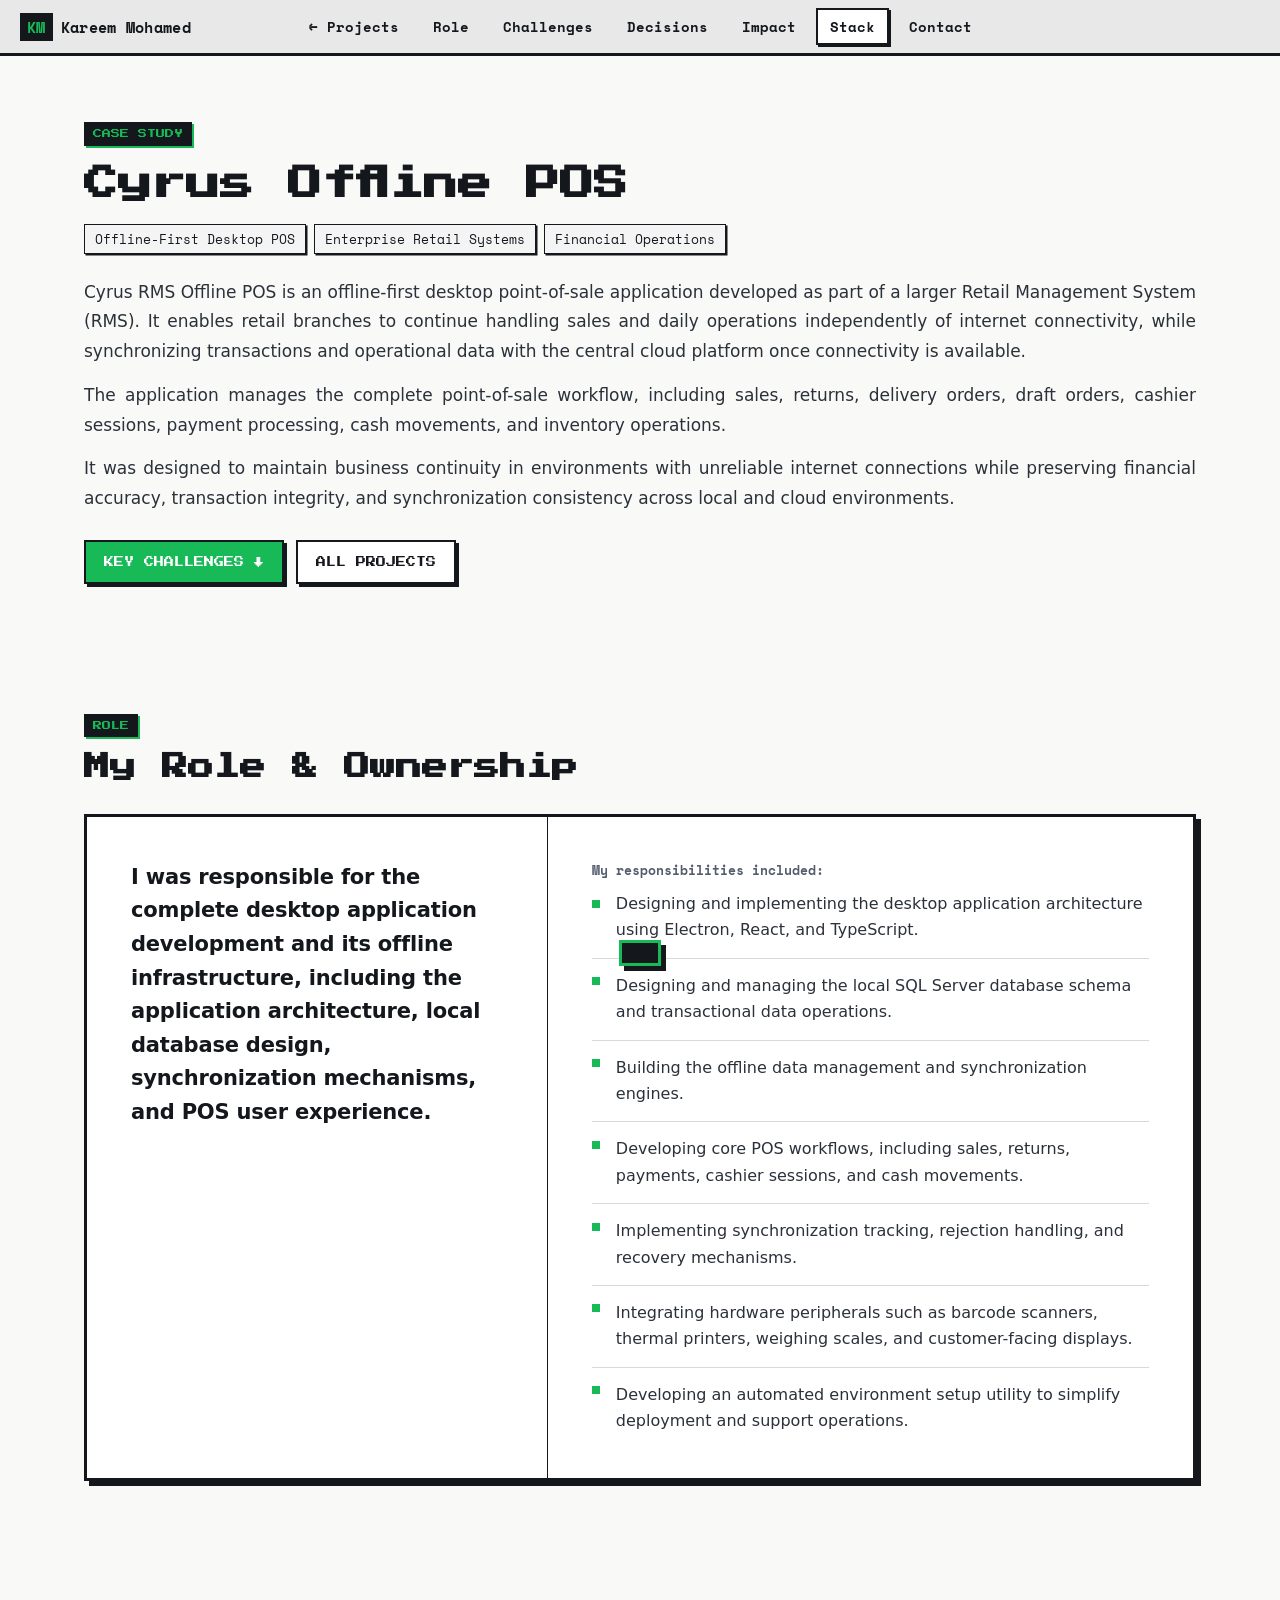
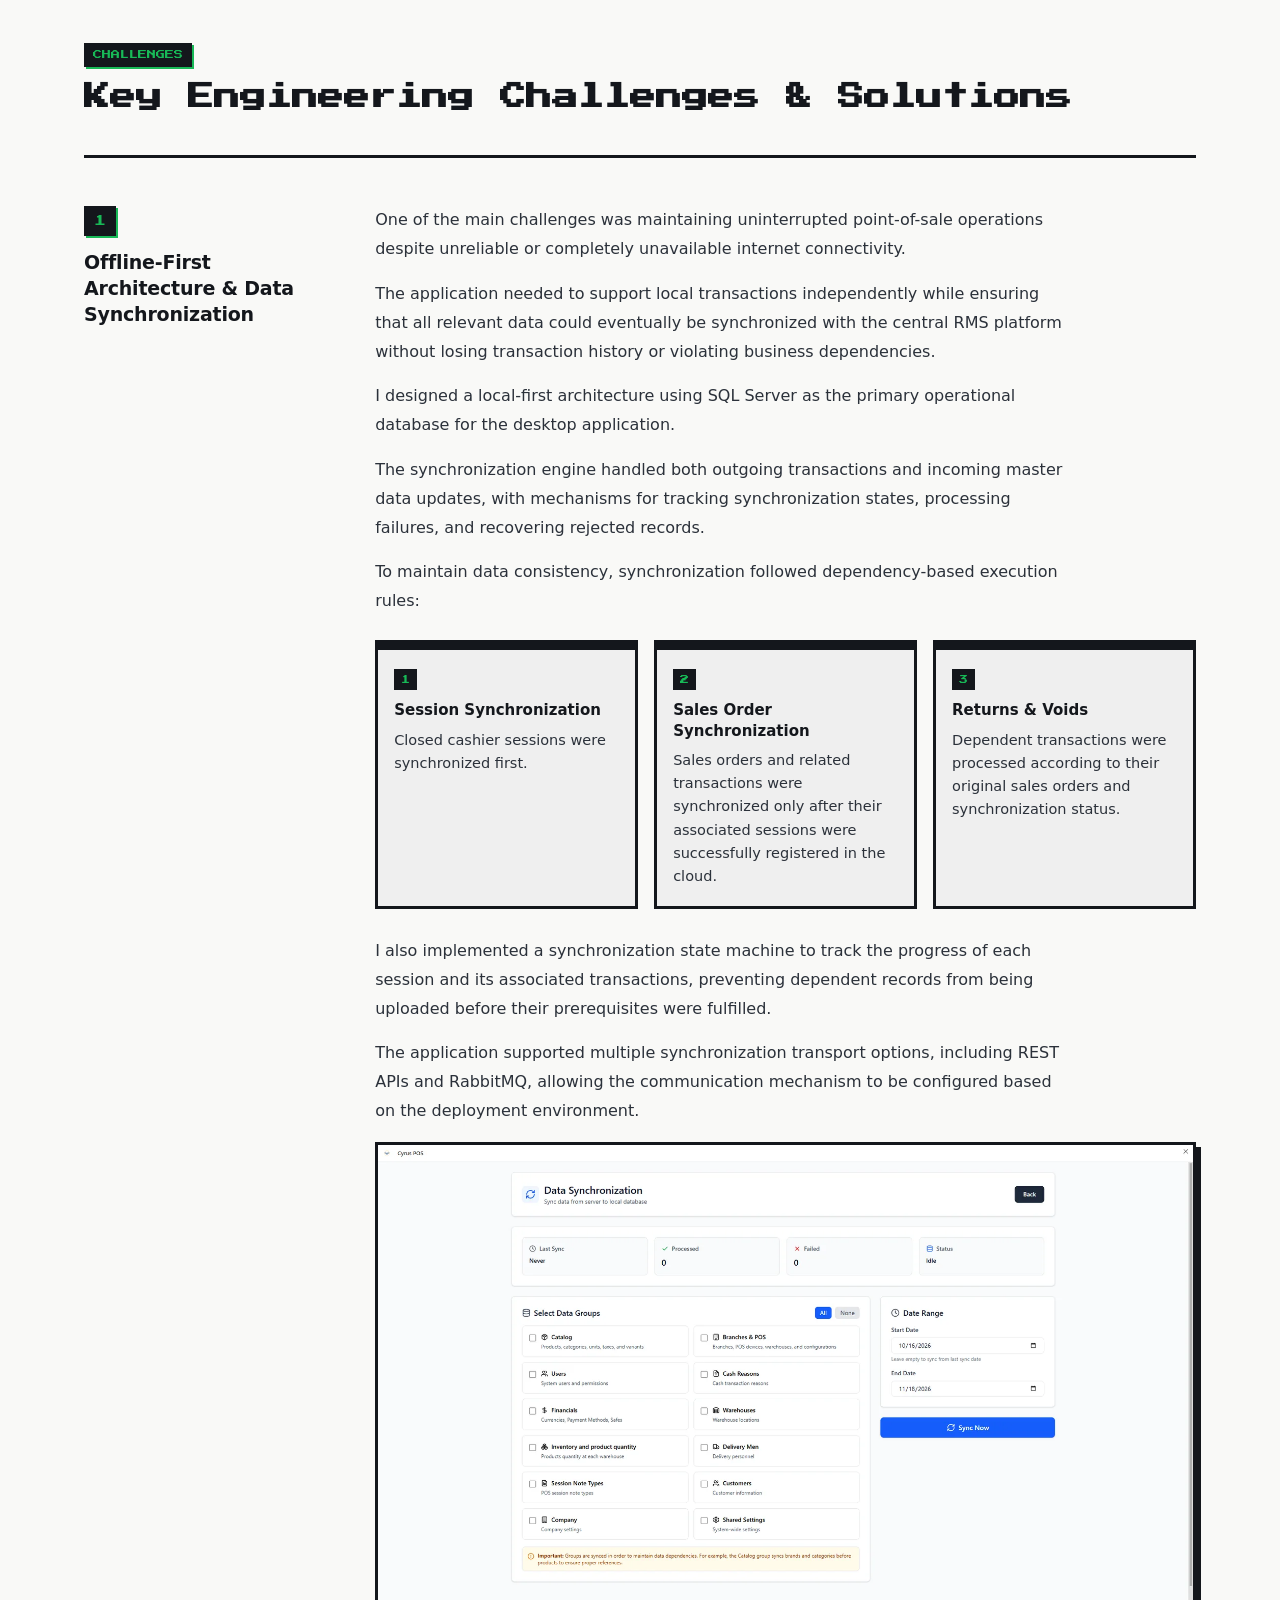
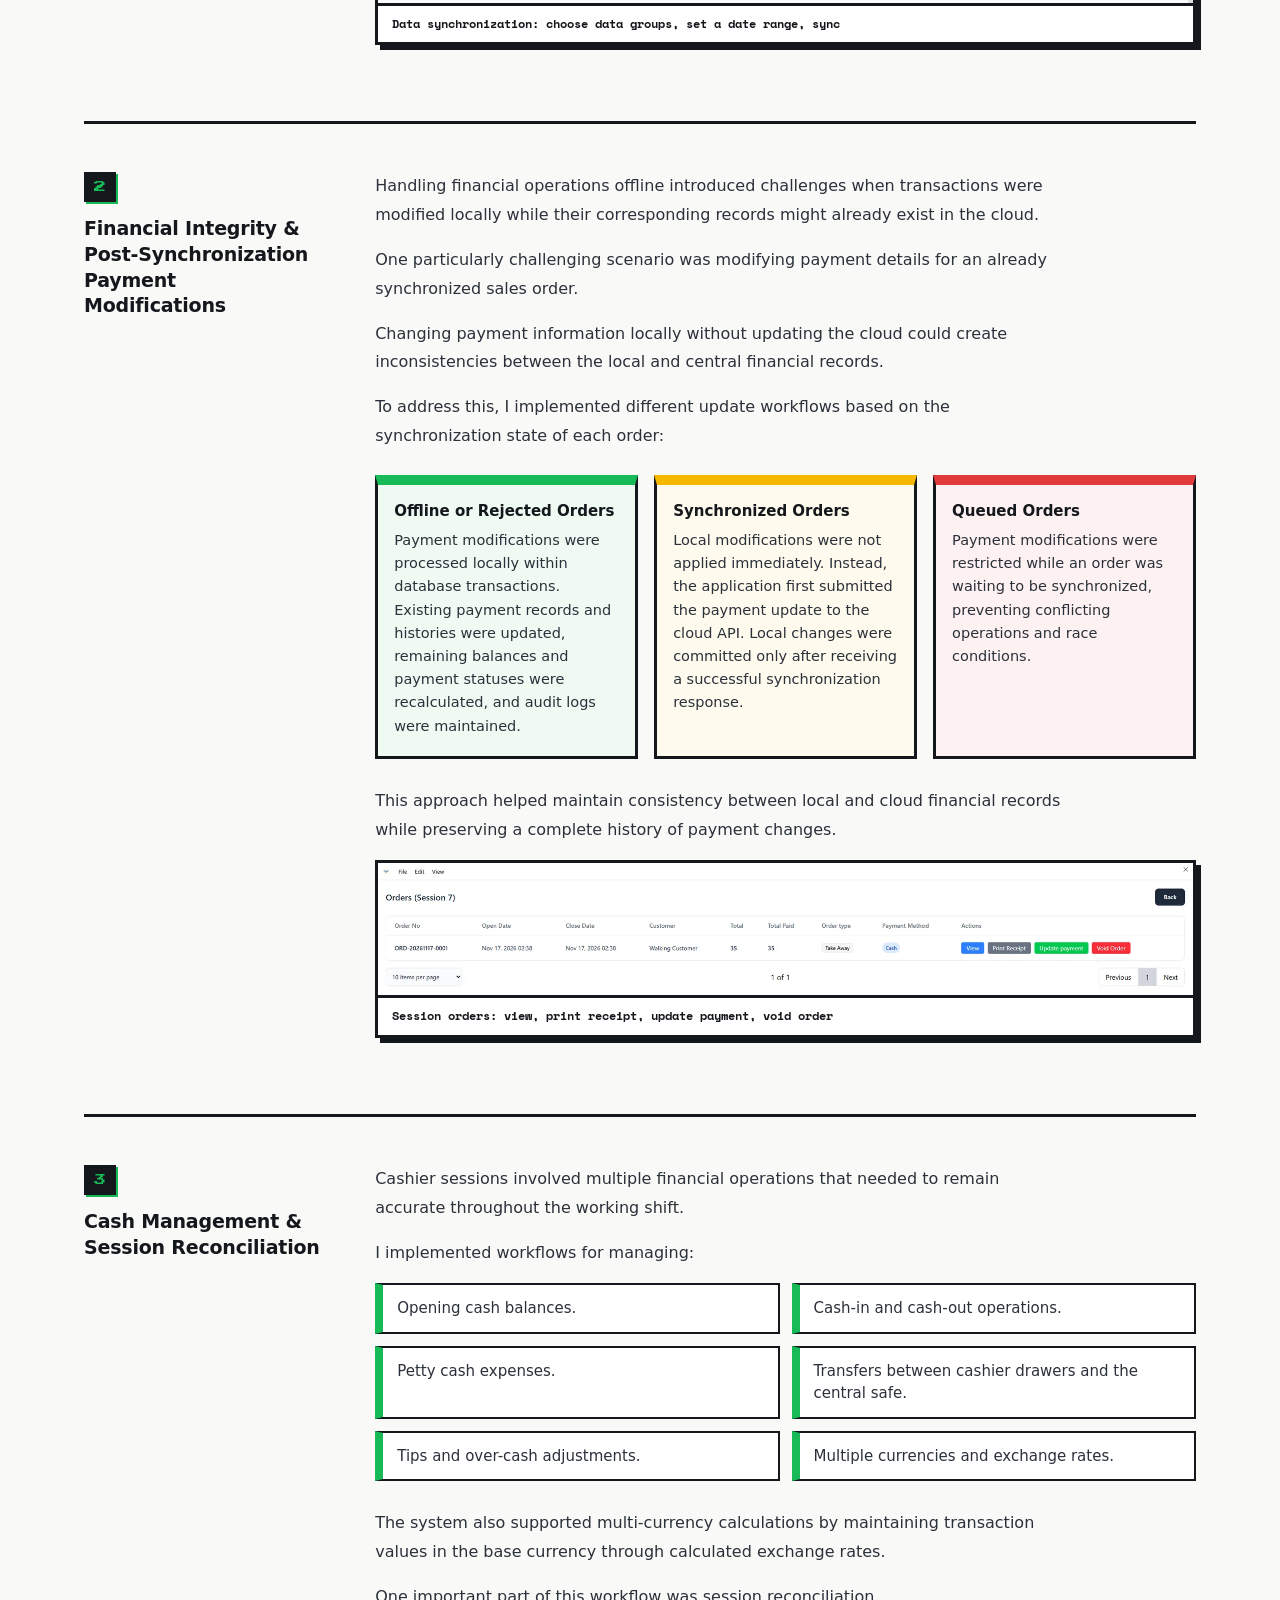
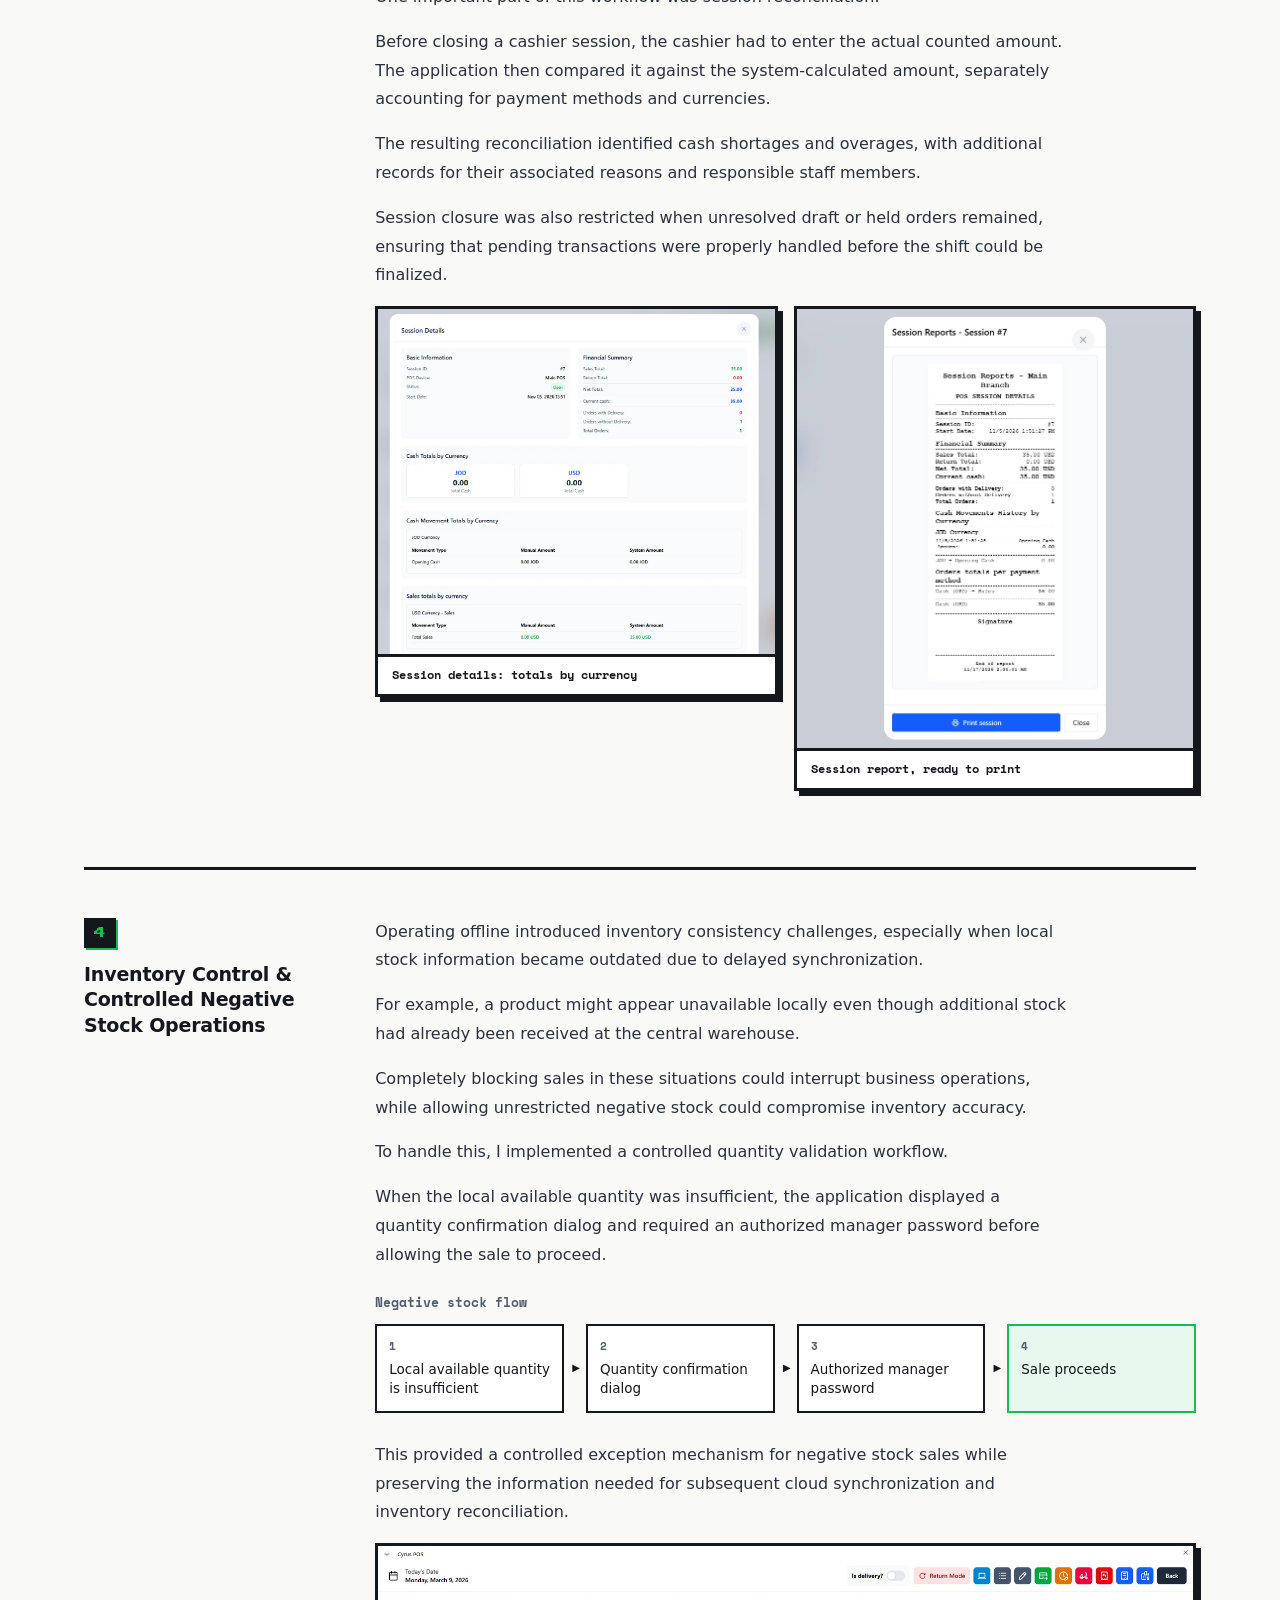
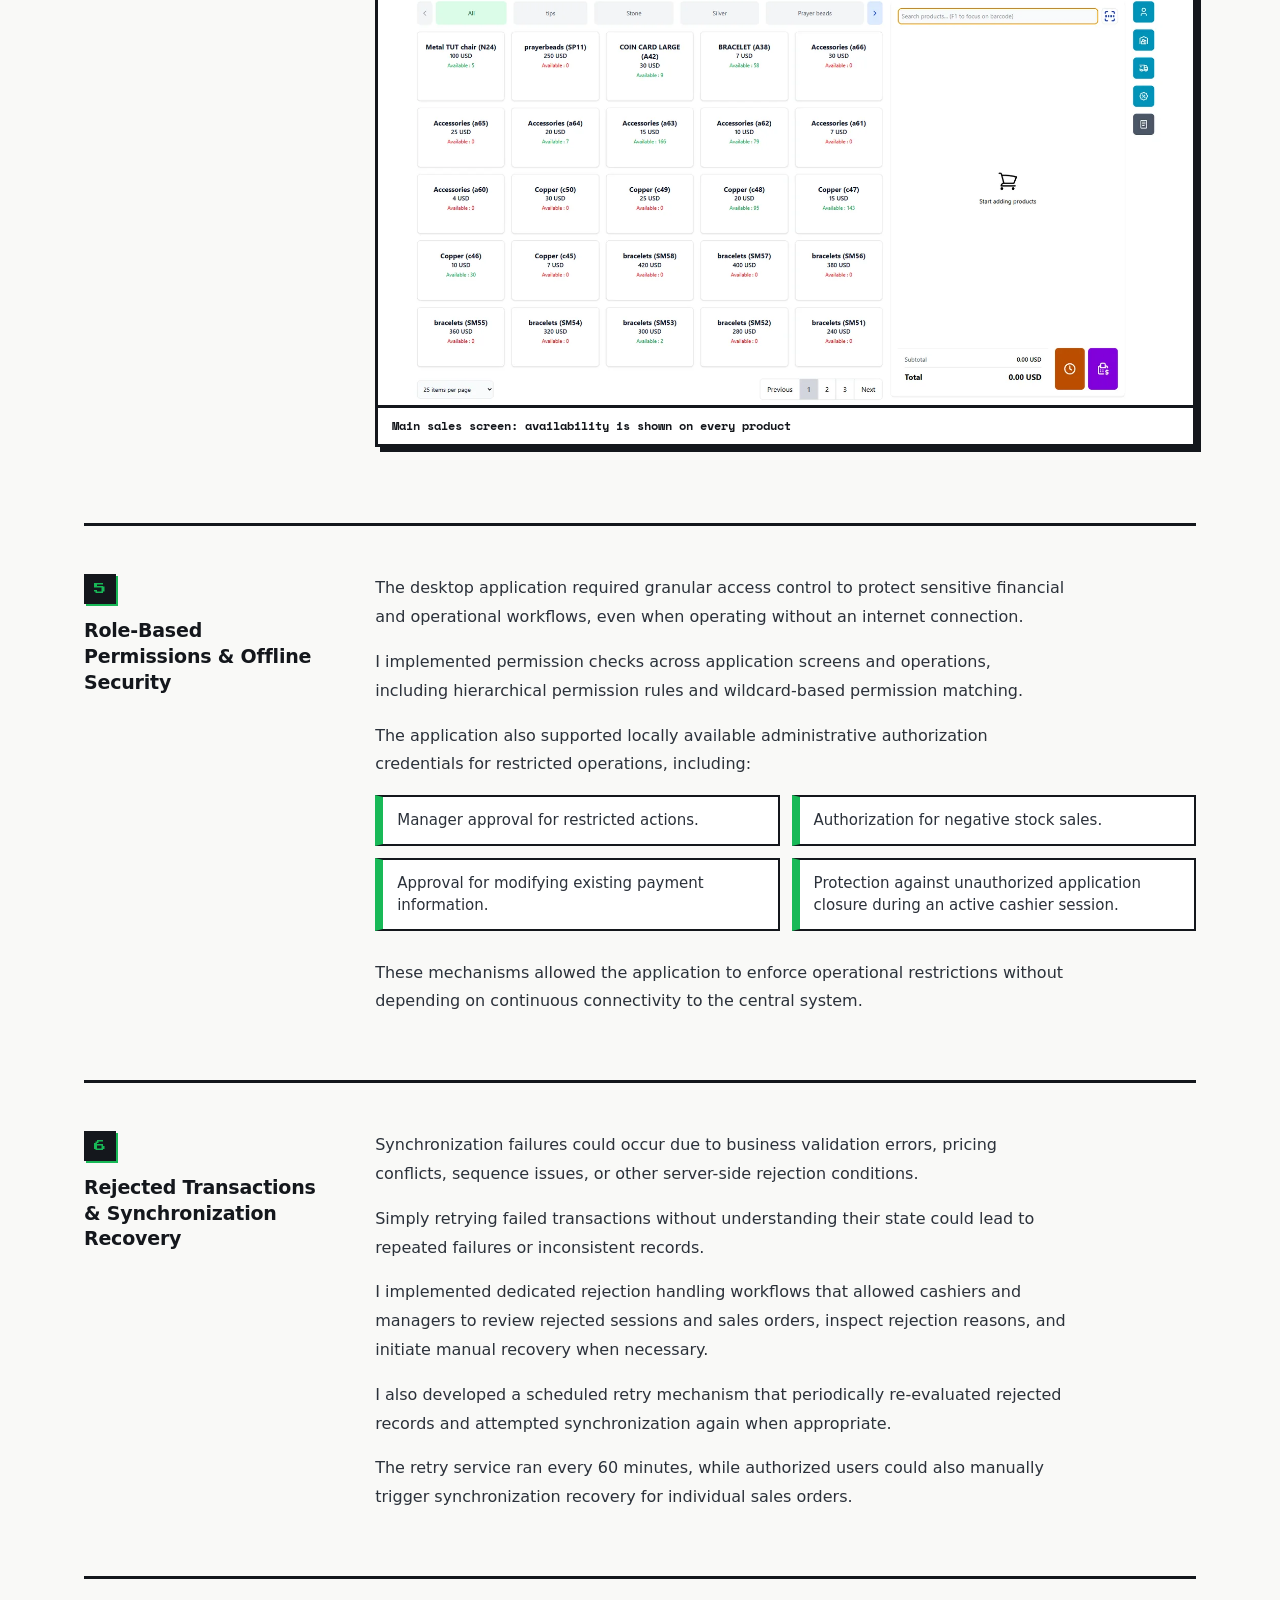
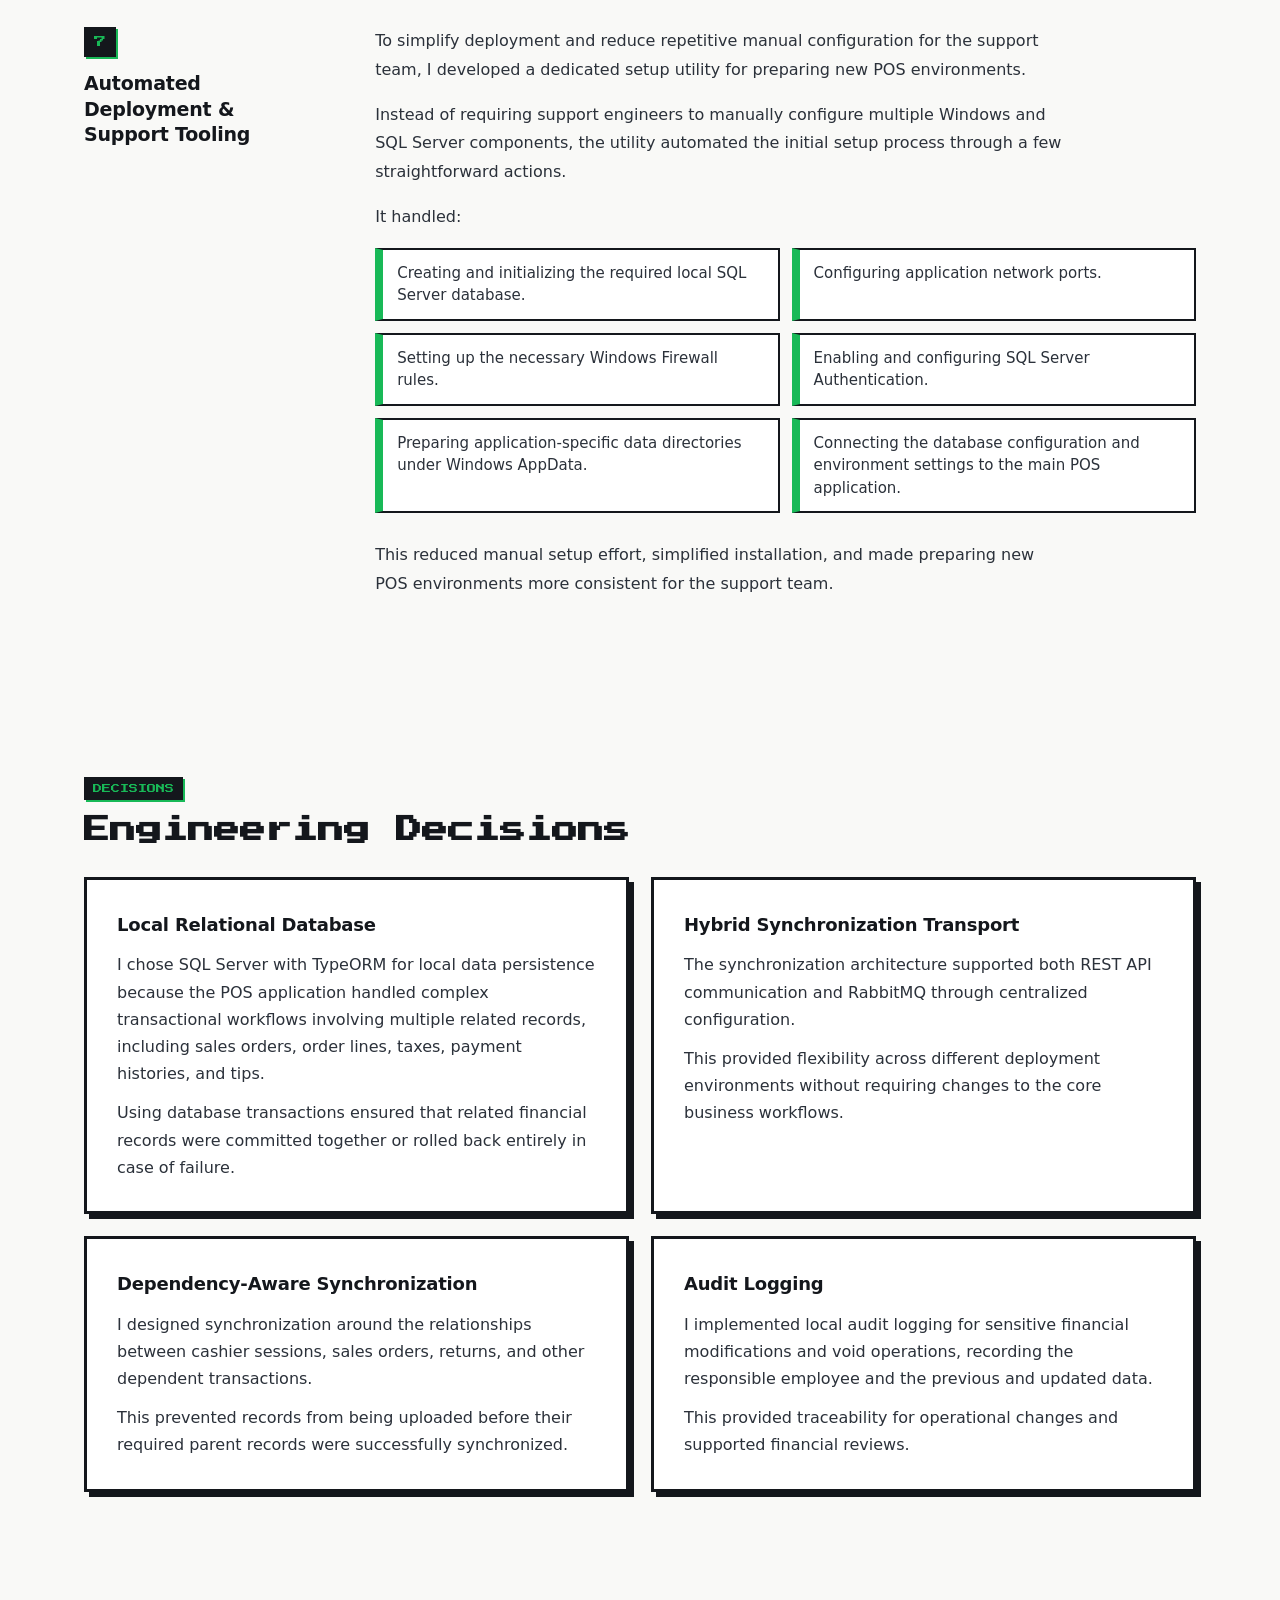
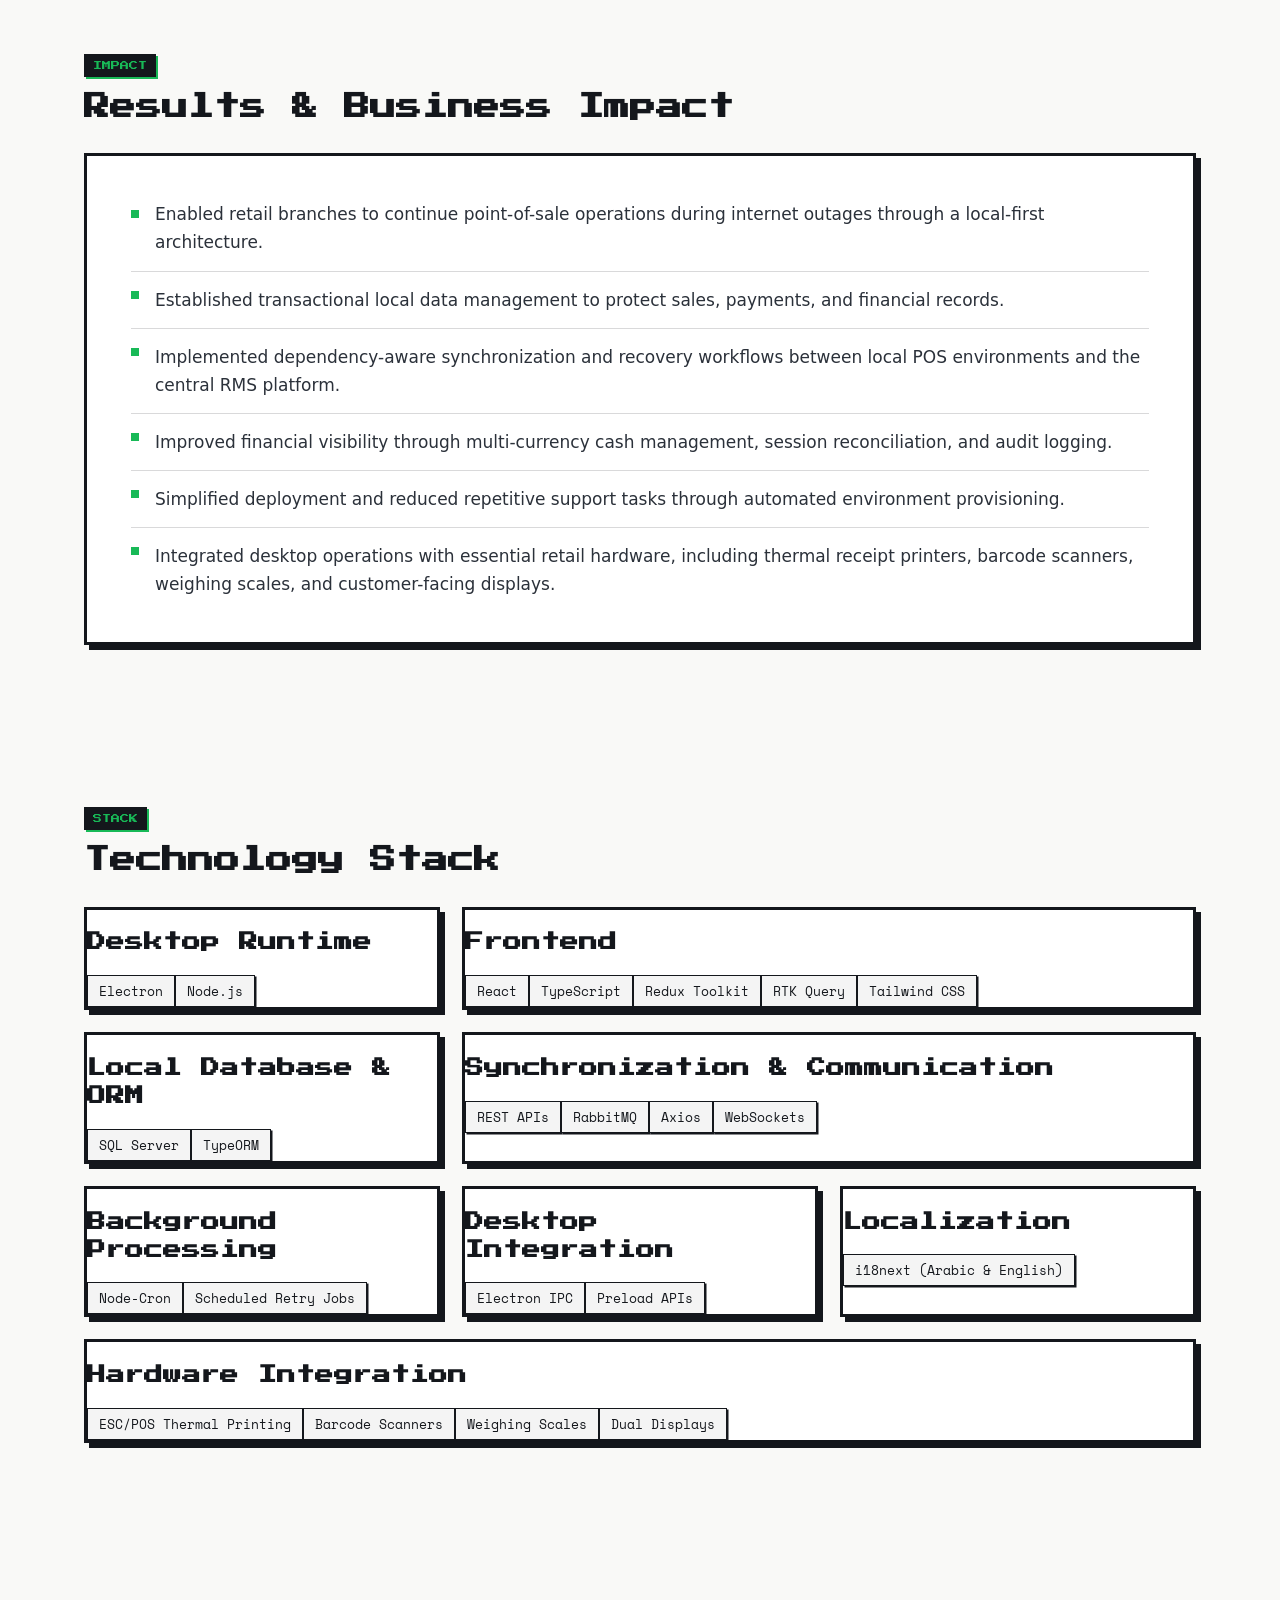
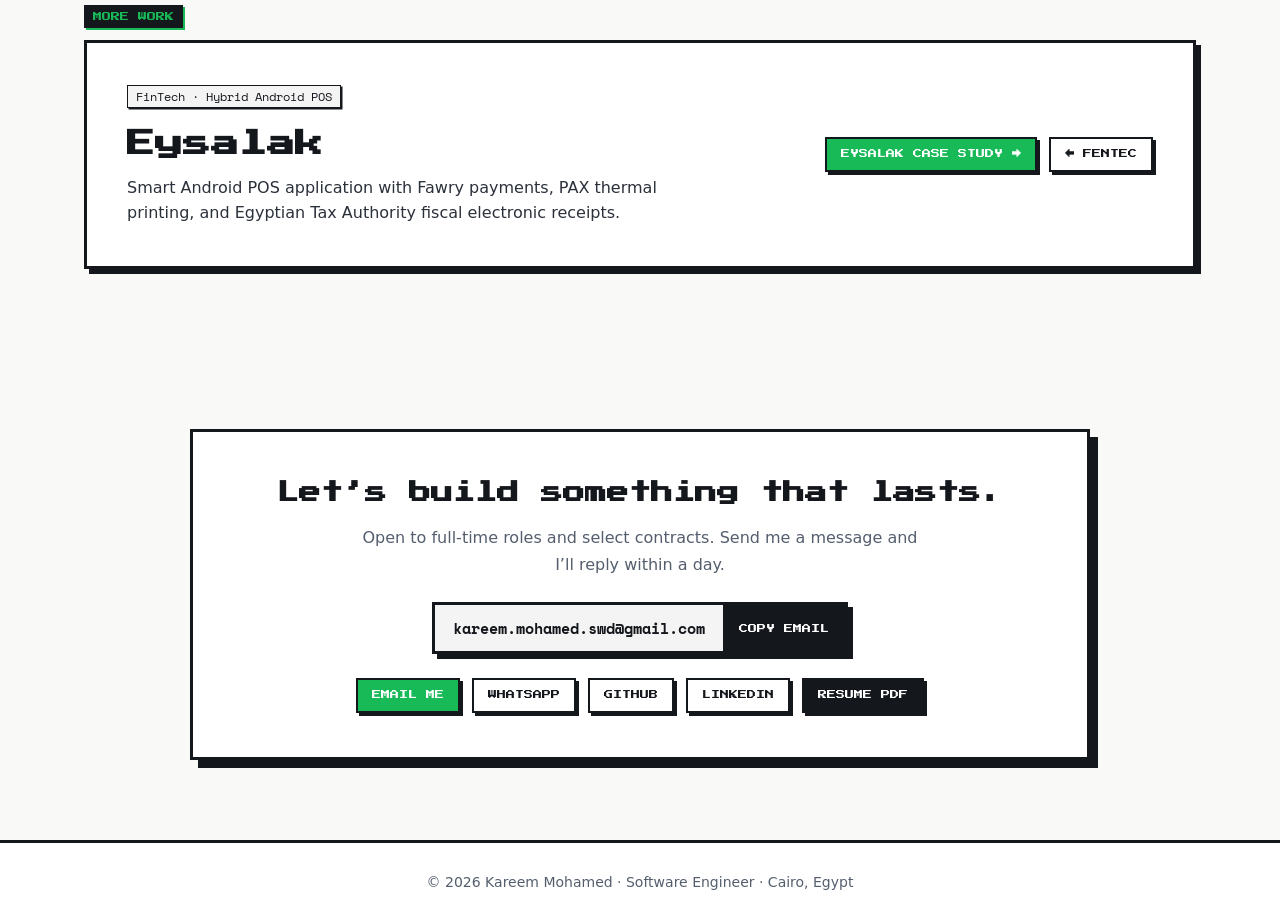
==== commit 242f2591: "[refactor] change about" ====
--- a/cyrus.html
+++ b/cyrus.html
@@ -14,7 +14,7 @@
 <link rel="preconnect" href="https://fonts.googleapis.com">
 <link rel="preconnect" href="https://fonts.gstatic.com" crossorigin>
 <link href="https://fonts.googleapis.com/css2?family=Press+Start+2P&family=Space+Mono:wght@400;700&display=swap" rel="stylesheet">
-<link rel="stylesheet" href="css/style.css">
+<link rel="stylesheet" href="css/style.css?v=1.0.0">
 <link rel="stylesheet" href="css/fentec.css">
 <link rel="stylesheet" href="css/cyrus.css">
 </head>
--- a/css/style.css
+++ b/css/style.css
@@ -103,12 +103,13 @@
   margin: 0 auto;
   padding: 0 20px;
   height: 100%;
-  display: flex;
+  display: grid;
+  grid-template-columns: 1fr auto 1fr;
   align-items: center;
-  justify-content: space-between;
 }
 
 .brand {
+  justify-self: start;
   font: 700 15px "Space Mono", monospace;
   color: var(--ink);
   text-decoration: none;
@@ -124,8 +125,16 @@
 }
 
 .links {
+  justify-self: center;
   display: flex;
   gap: 6px;
+}
+
+.nav-actions {
+  justify-self: end;
+  display: flex;
+  align-items: center;
+  gap: 10px;
 }
 
 .links a {
@@ -147,6 +156,36 @@
   border-color: var(--ink);
   background: #fff;
   box-shadow: 2px 2px 0 var(--ink);
+}
+
+
+
+.nav-resume {
+  font-size: 8.5px;
+  padding: 6px 12px;
+  background: var(--ink);
+  color: var(--green);
+  border: 2px solid var(--ink);
+  box-shadow: 2px 2px 0 var(--green);
+  text-decoration: none;
+  display: inline-flex;
+  align-items: center;
+  gap: 6px;
+  letter-spacing: 0.5px;
+  transition: background 0.15s, color 0.15s, transform 0.15s, box-shadow 0.15s;
+}
+
+.nav-resume .dl-ico {
+  display: inline-block;
+  vertical-align: middle;
+  flex-shrink: 0;
+}
+
+.nav-resume:hover {
+  background: var(--green);
+  color: var(--ink);
+  box-shadow: 2px 2px 0 var(--ink);
+  transform: translate(-1px, -1px);
 }
 
 .menu-btn {
@@ -238,26 +277,7 @@
   cursor: wait;
 }
 
-/* Floating Resume Button */
-#fab {
-  position: fixed;
-  right: 20px;
-  bottom: 20px;
-  z-index: 200;
-  font-size: 10px;
-  padding: 13px 18px;
-  transform: translateY(120px) translateZ(0);
-  transition: transform 0.3s cubic-bezier(0.2, 1.3, 0.4, 1);
-  will-change: transform;
-}
-
-#fab.show {
-  transform: translateY(0) translateZ(0);
-}
-
-#fab.show:hover {
-  transform: translate(2px, 2px) translateZ(0);
-}
+
 
 /* ==========================================================================
    Hero Section
@@ -736,11 +756,8 @@
 }
 
 .about-card {
-  display: grid;
-  grid-template-columns: 1fr 280px;
-  gap: clamp(32px, 4.5vw, 56px);
+  display: block;
   padding: clamp(32px, 4.5vw, 52px);
-  align-items: start;
 }
 
 .about-main {
@@ -748,11 +765,11 @@
 }
 
 .about-lead {
-  font-size: clamp(19px, 2.2vw, 23px);
+  font-size: clamp(19px, 2vw, 23px);
   line-height: 1.5;
   font-weight: 700;
   color: var(--ink);
-  margin: 0 0 20px;
+  margin: 0 0 20px !important;
   letter-spacing: -0.2px;
 }
 
@@ -765,63 +782,6 @@
 
 .about-body p:last-child {
   margin-bottom: 0;
-}
-
-.about-aside {
-  border-left: 1.5px solid var(--ink);
-  padding-left: clamp(24px, 3.5vw, 40px);
-  align-self: stretch;
-  display: flex;
-  flex-direction: column;
-  justify-content: flex-start;
-}
-
-.about-edu {
-  display: flex;
-  flex-direction: column;
-}
-
-.edu-label {
-  font-size: 8px;
-  color: var(--green);
-  background: var(--ink);
-  padding: 4px 8px;
-  align-self: flex-start;
-  margin-bottom: 14px;
-  box-shadow: 2px 2px 0 var(--green);
-  letter-spacing: 0.5px;
-}
-
-.edu-school {
-  font-size: 15px;
-  font-weight: 700;
-  color: var(--ink);
-  line-height: 1.45;
-  margin: 0 0 6px;
-}
-
-.edu-field {
-  font-size: 14px;
-  color: var(--mut);
-  line-height: 1.5;
-  margin: 0 0 12px;
-}
-
-.edu-year {
-  font-family: "Space Mono", monospace;
-  font-size: 12px;
-  color: var(--ink2);
-  display: inline-flex;
-  align-items: center;
-  gap: 8px;
-}
-
-.edu-year::before {
-  content: "";
-  display: inline-block;
-  width: 6px;
-  height: 6px;
-  background: var(--green);
 }
 
 /* ==========================================================================
@@ -1143,7 +1103,7 @@
    ========================================================================== */
 .skills {
   display: grid;
-  grid-template-columns: repeat(auto-fit, minmax(300px, 1fr));
+  grid-template-columns: repeat(auto-fit, minmax(320px, 1fr));
   gap: 22px;
 }
 
@@ -1152,6 +1112,14 @@
   border: var(--b);
   box-shadow: var(--s);
   transition: transform 0.15s, box-shadow 0.15s;
+  display: flex;
+  flex-direction: column;
+}
+
+.cart.featured {
+  grid-column: 1 / -1;
+  border-width: 3.5px;
+  box-shadow: var(--sl);
 }
 
 .cart:hover {
@@ -1159,24 +1127,50 @@
   box-shadow: var(--sl);
 }
 
-.cart h3 {
+.cart-head {
+  background: var(--ink);
+  padding: 12px 16px;
+}
+
+.cart-head h3 {
   margin: 0;
-  background: var(--ink);
+  background: transparent;
+  padding: 0;
   color: var(--green);
-  padding: 12px 16px;
   font-size: 10px;
-}
-
-.cart div {
-  padding: 16px;
+  line-height: 1.4;
+}
+
+.cart-desc {
+  font-size: 13.5px;
+  line-height: 1.55;
+  color: var(--ink2);
+  margin: 0;
+  padding: 14px 16px 2px;
+}
+
+.cart-chips {
+  padding: 12px 16px 16px;
   display: flex;
   flex-wrap: wrap;
   gap: 8px;
+  margin-top: auto;
 }
 
 .cart .chip {
   padding: 5px 11px;
   font-size: 13px;
+}
+
+.chip.primary {
+  background: #14171c;
+  color: #fff;
+  border-color: #14171c;
+}
+
+.chip.primary:hover {
+  background: var(--green);
+  color: #14171c;
 }
 
 /* ==========================================================================
@@ -1395,15 +1389,7 @@
    ========================================================================== */
 @media (max-width: 960px) {
   .about-card {
-    grid-template-columns: 1fr;
-    gap: 32px;
     padding: 28px 22px;
-  }
-  .about-aside {
-    border-left: none;
-    border-top: 1.5px solid var(--ink);
-    padding-left: 0;
-    padding-top: 24px;
   }
   .deck {
     flex-direction: column;
@@ -1420,7 +1406,18 @@
 }
 
 @media (max-width: 768px) {
-  /* Navigation */
+  /* Navigation: 2 cols on mobile (brand left, actions right) */
+  .nav-in {
+    grid-template-columns: 1fr auto;
+  }
+  .nav-actions {
+    gap: 8px;
+  }
+  .nav-resume {
+    font-size: 7.5px;
+    padding: 5px 8px;
+    gap: 4px;
+  }
   .menu-btn {
     display: block;
   }
@@ -1627,26 +1624,7 @@
     line-height: 1.6;
     margin: 0 0 12px;
   }
-  .about-aside {
-    border-top: 2px solid var(--ink);
-    padding-top: 16px;
-  }
-  .edu-label {
-    font-size: 7.5px;
-    padding: 3px 6px;
-    margin-bottom: 8px;
-  }
-  .edu-school {
-    font-size: 13.5px;
-    margin: 0 0 4px;
-  }
-  .edu-field {
-    font-size: 12.5px;
-    margin: 0 0 6px;
-  }
-  .edu-year {
-    font-size: 11px;
-  }
+
 
   /* Experience Section */
   .tl {
@@ -1822,14 +1800,7 @@
     font-size: 12px;
   }
 
-  /* Floating Resume Button & Modal */
-  #fab {
-    right: 12px;
-    bottom: 12px;
-    font-size: 8px;
-    padding: 9px 12px;
-    box-shadow: 3px 3px 0 var(--ink);
-  }
+  /* Modal */
   .ov {
     padding: 10px;
   }
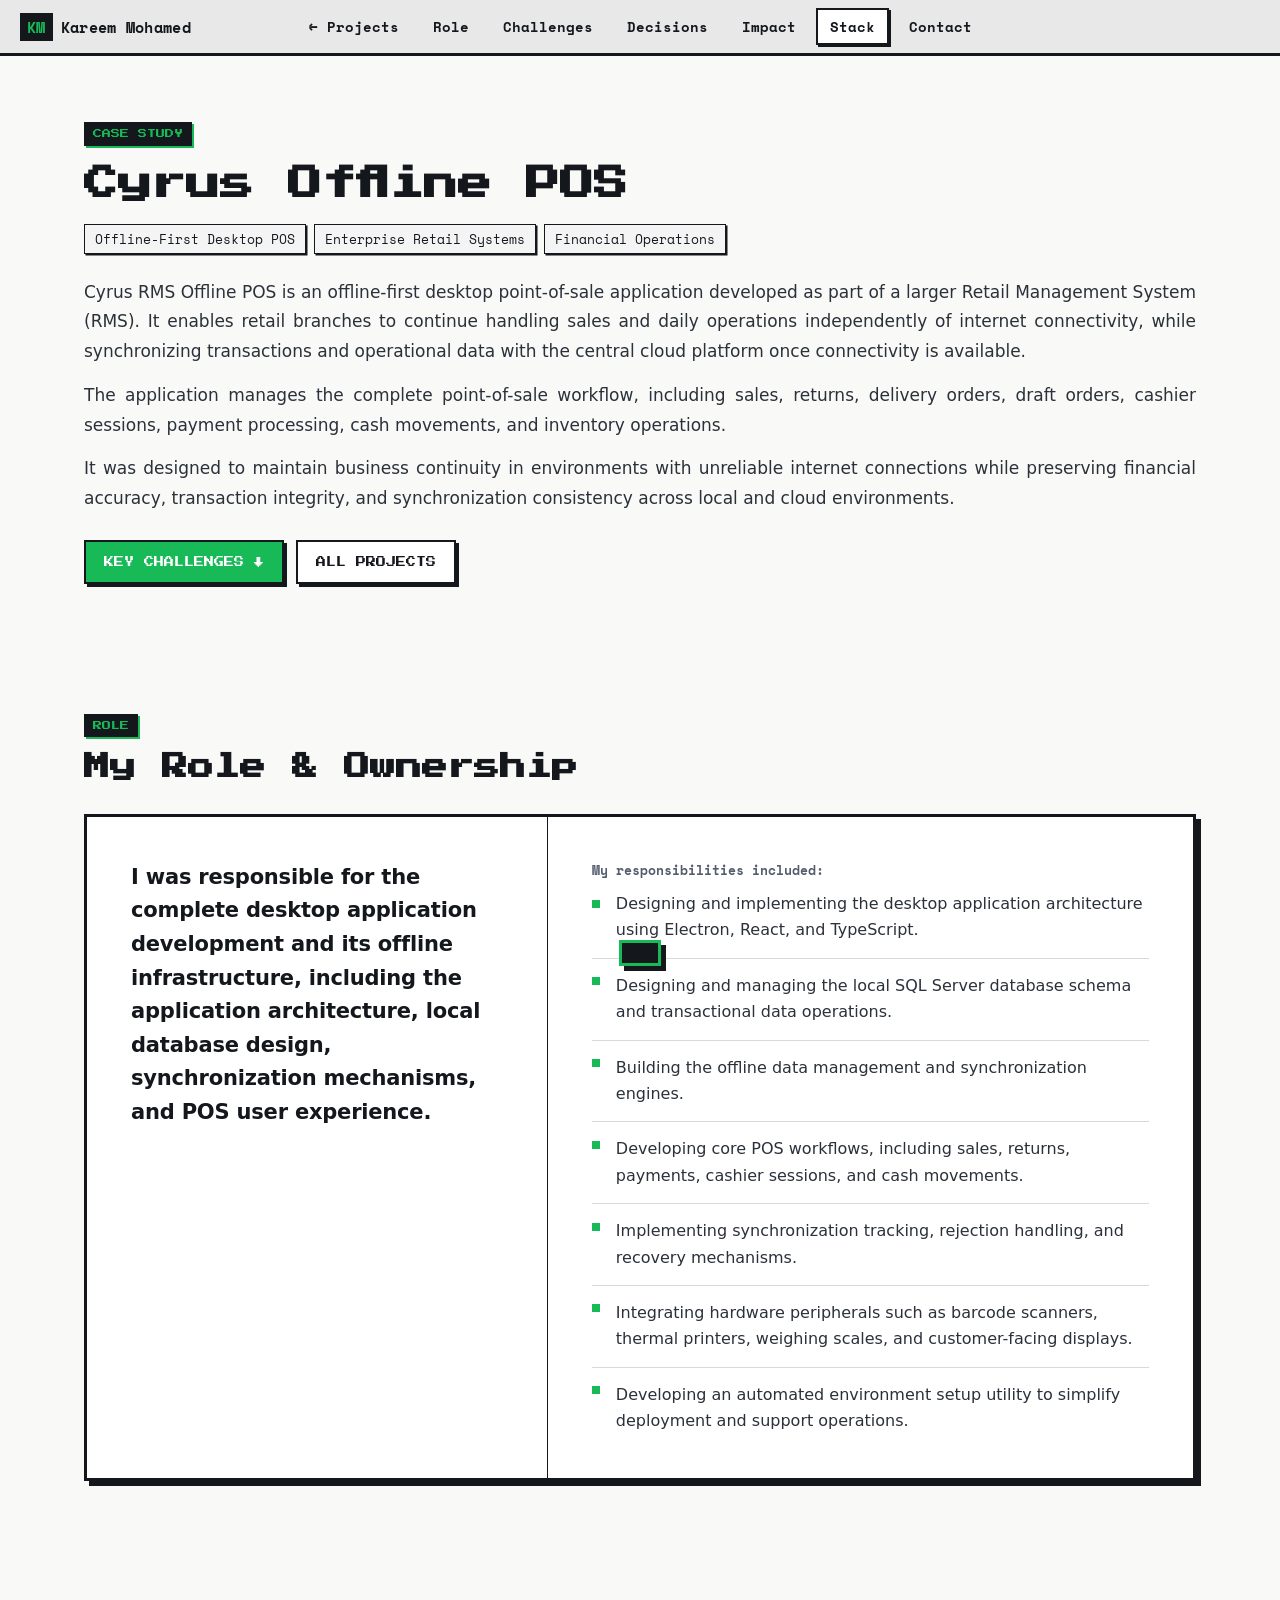
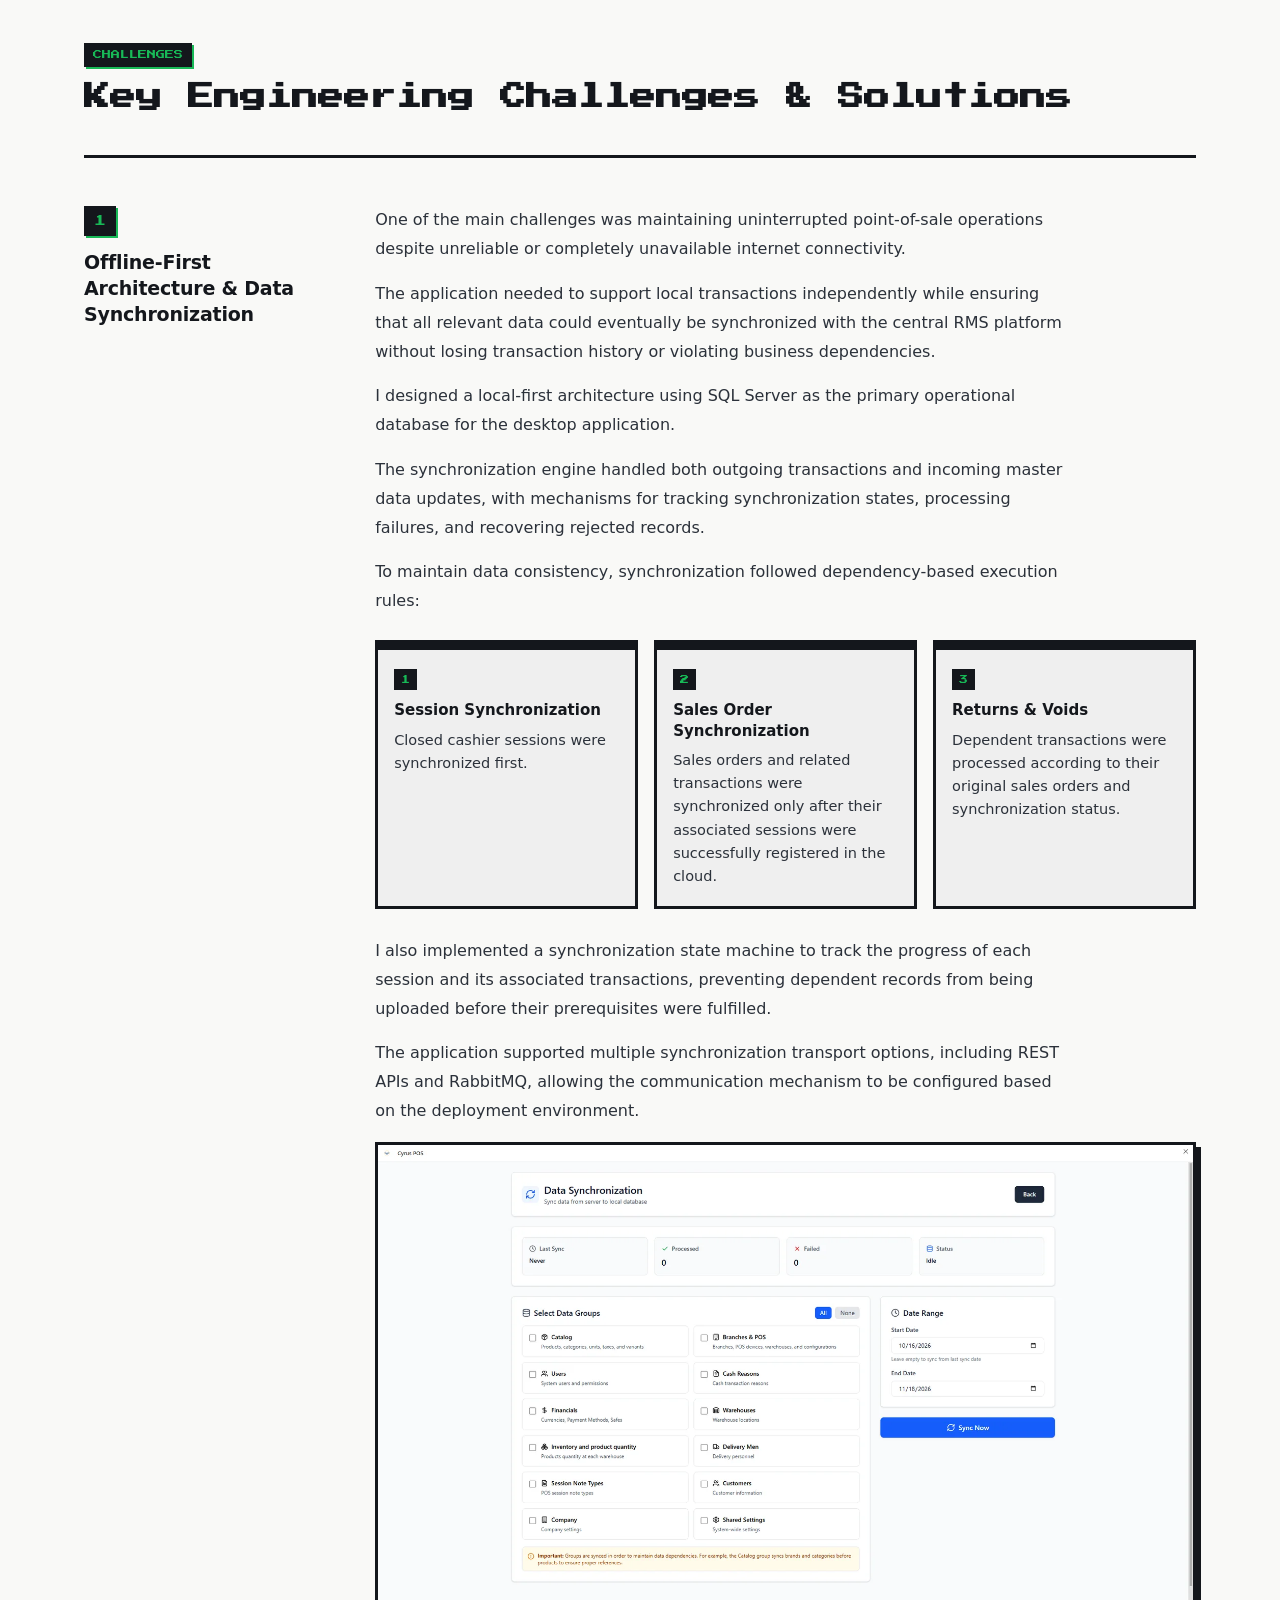
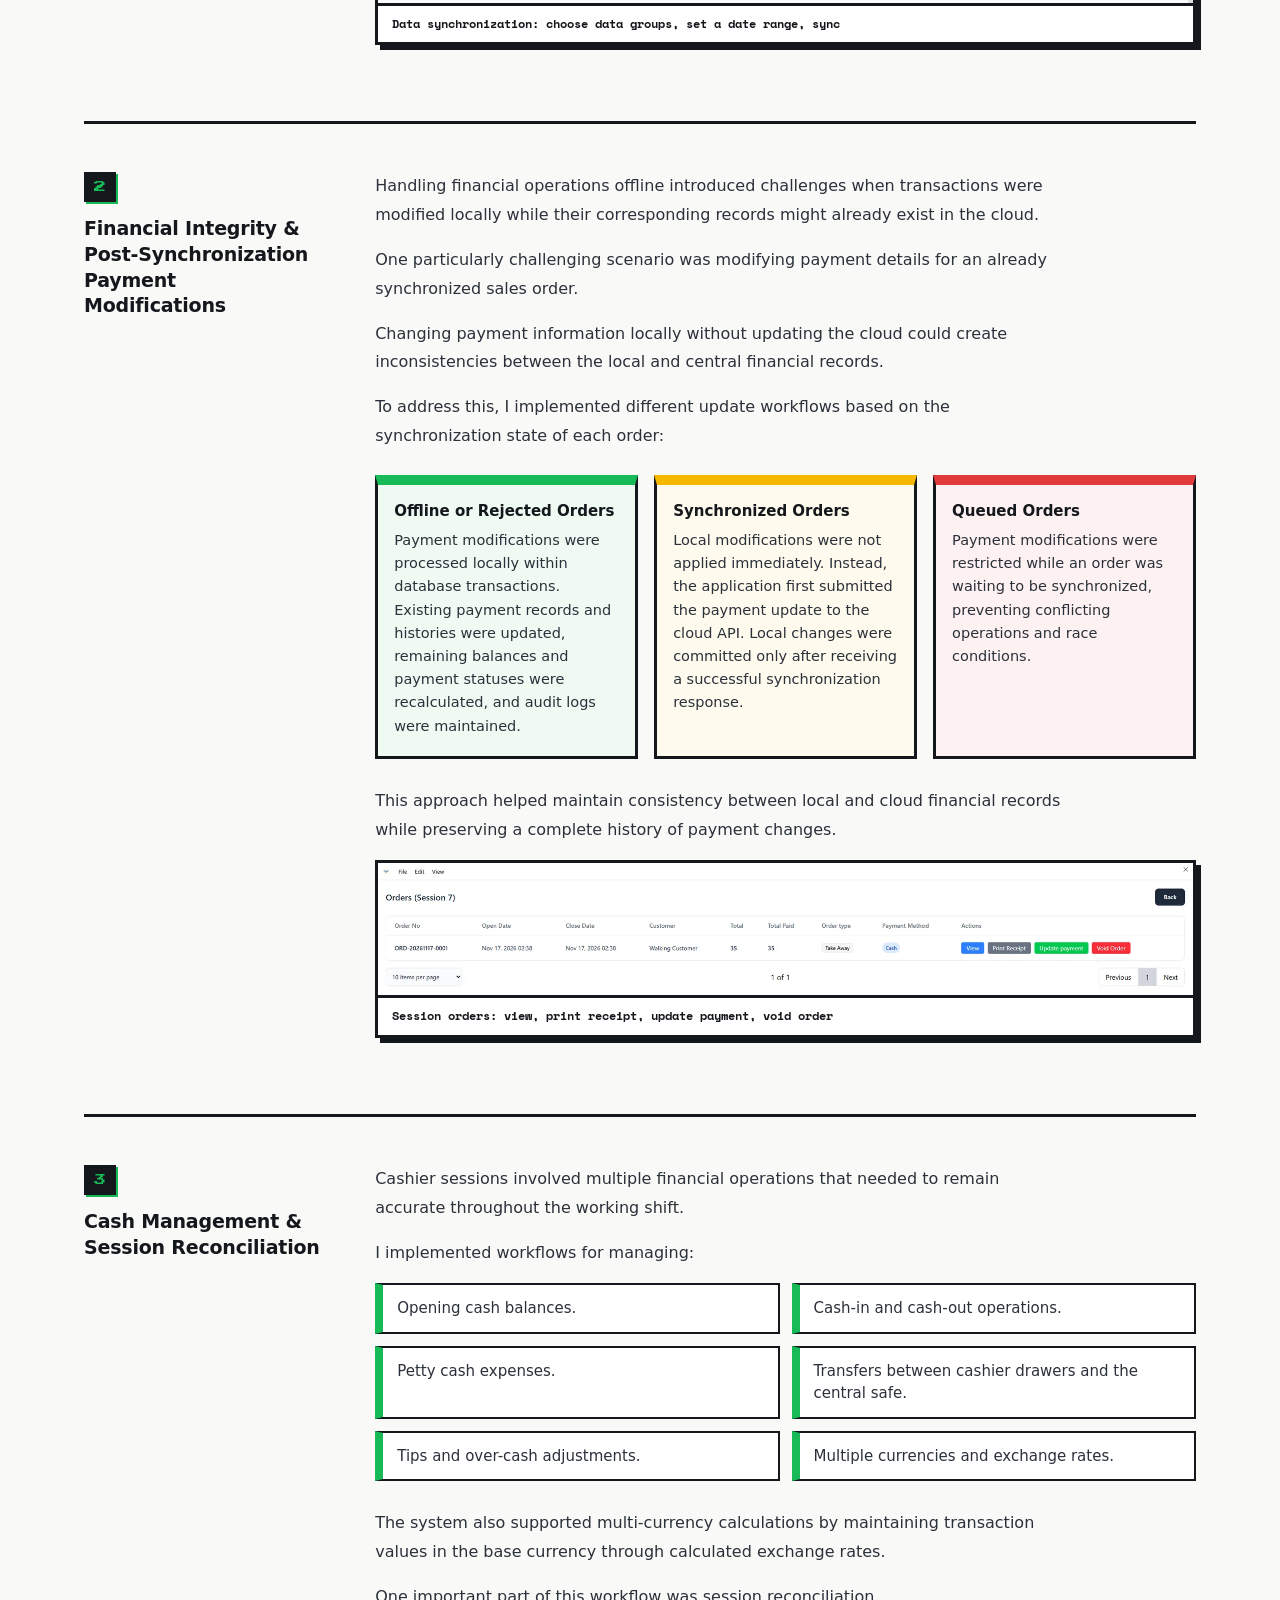
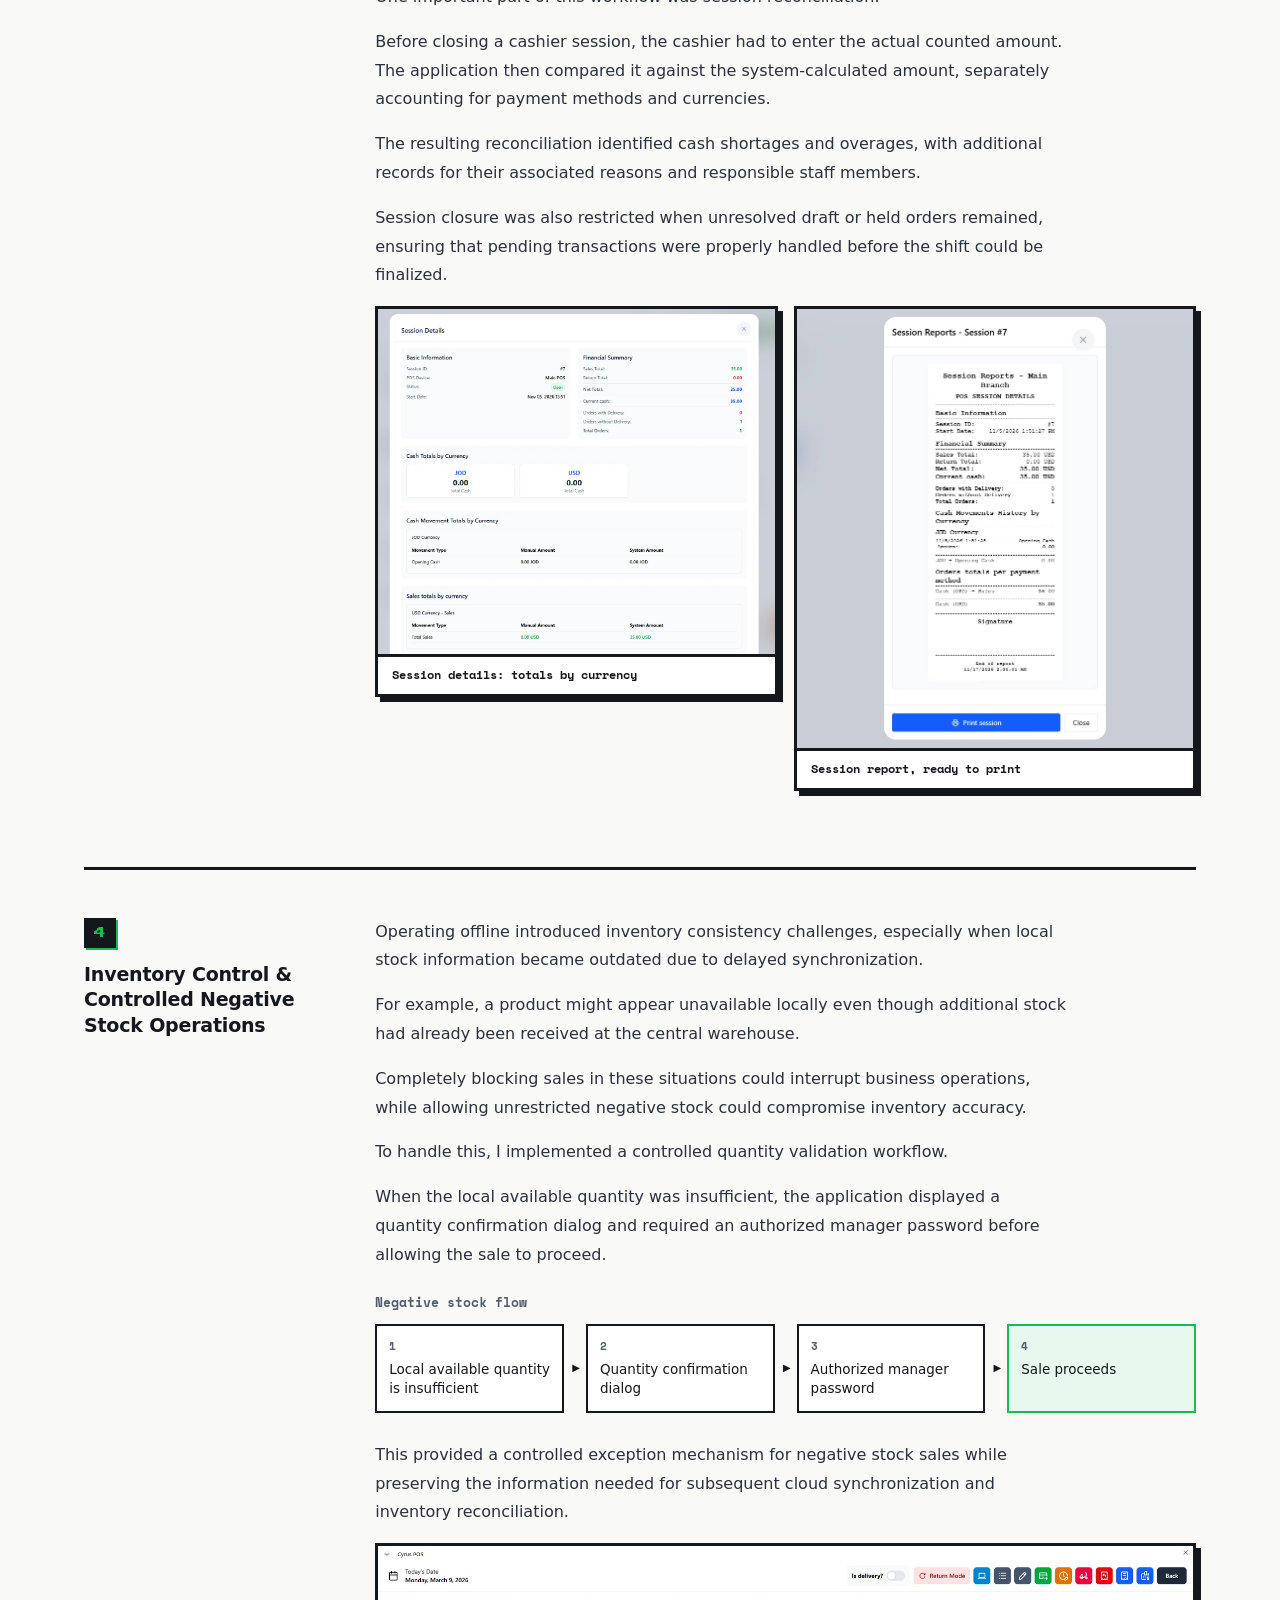
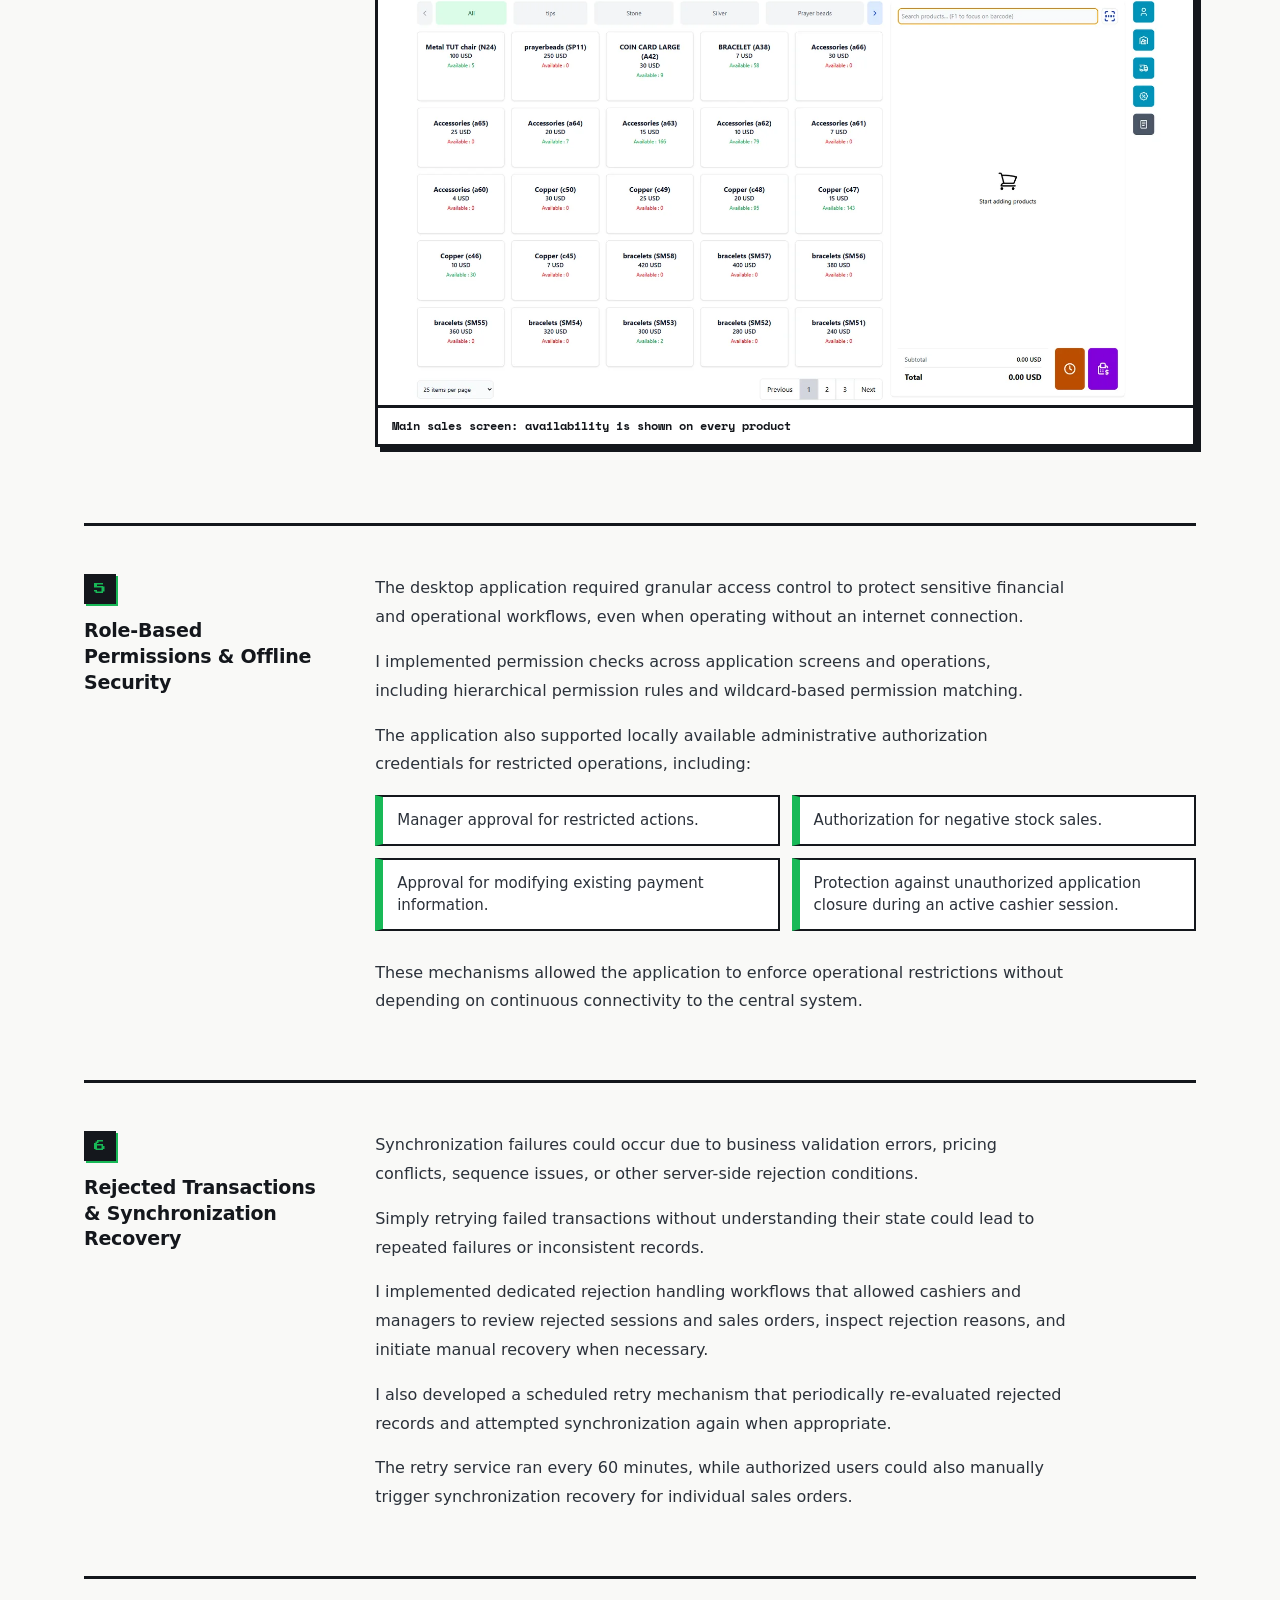
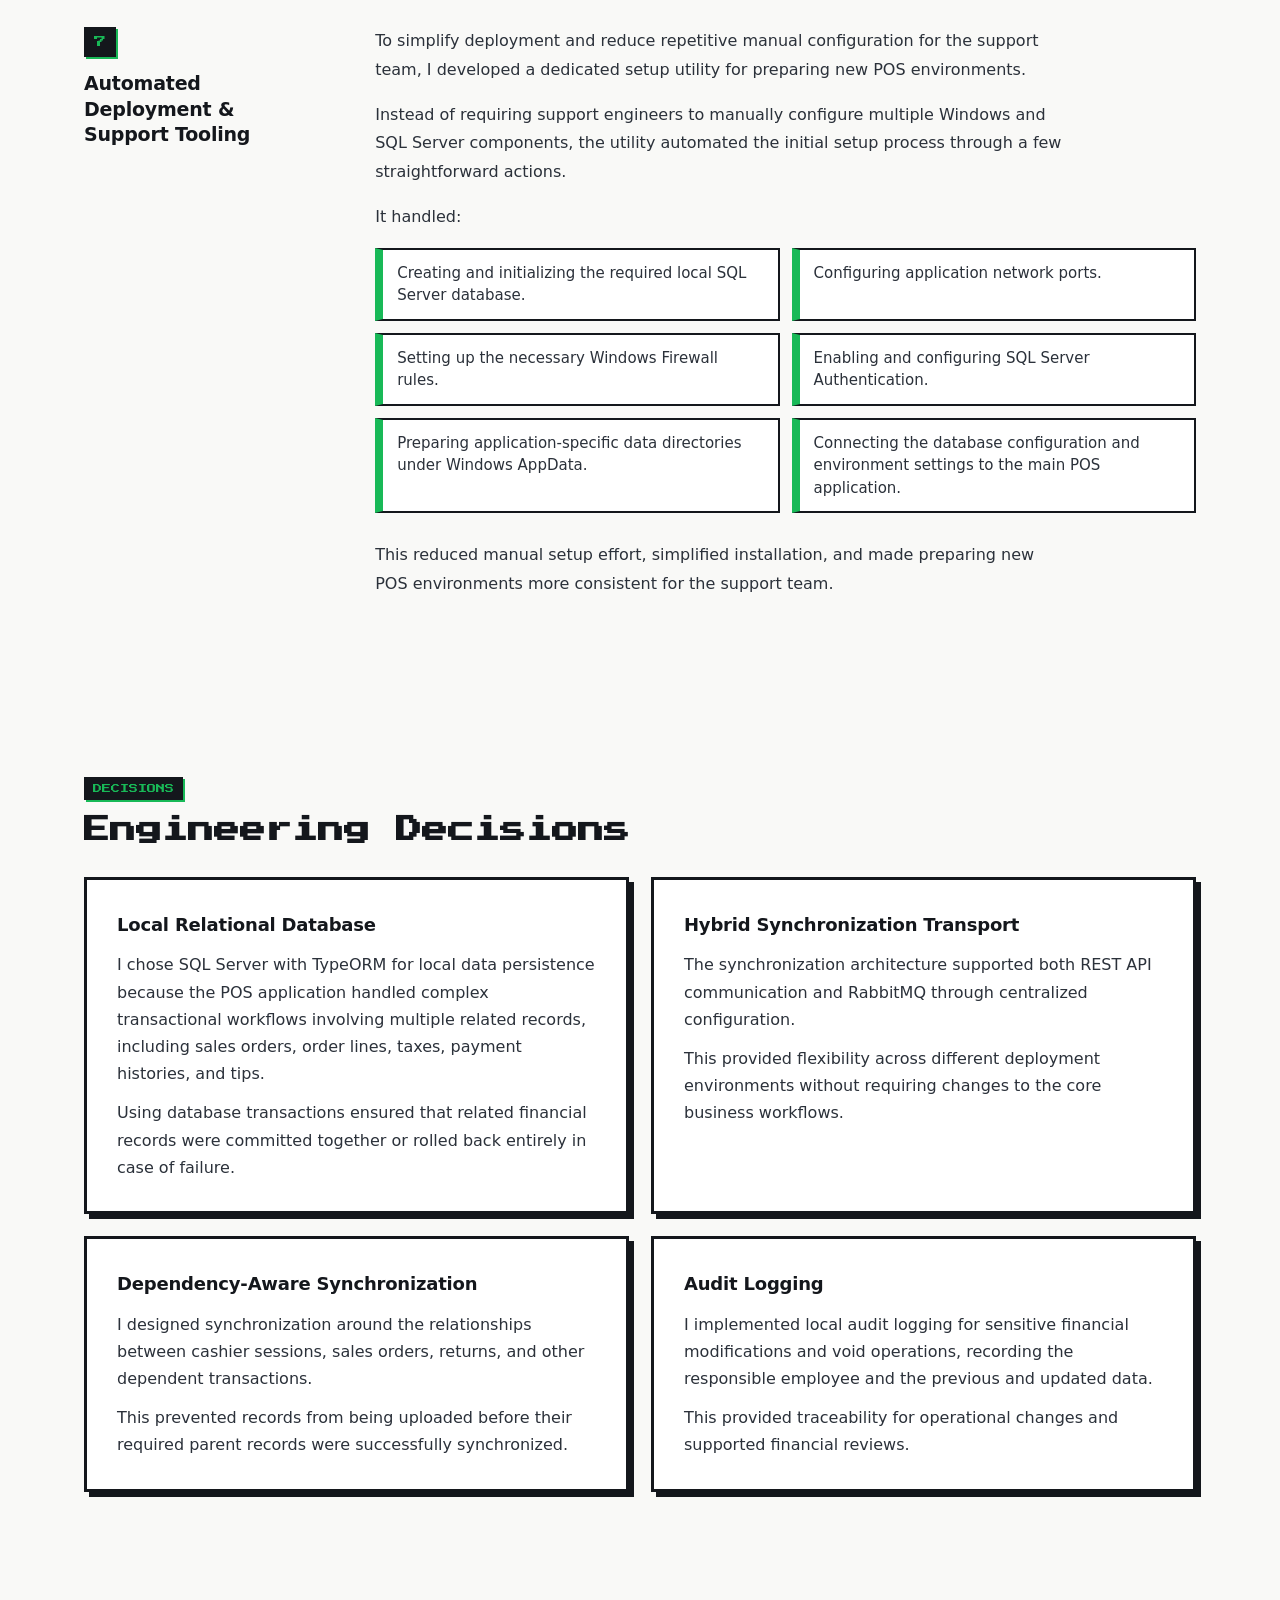
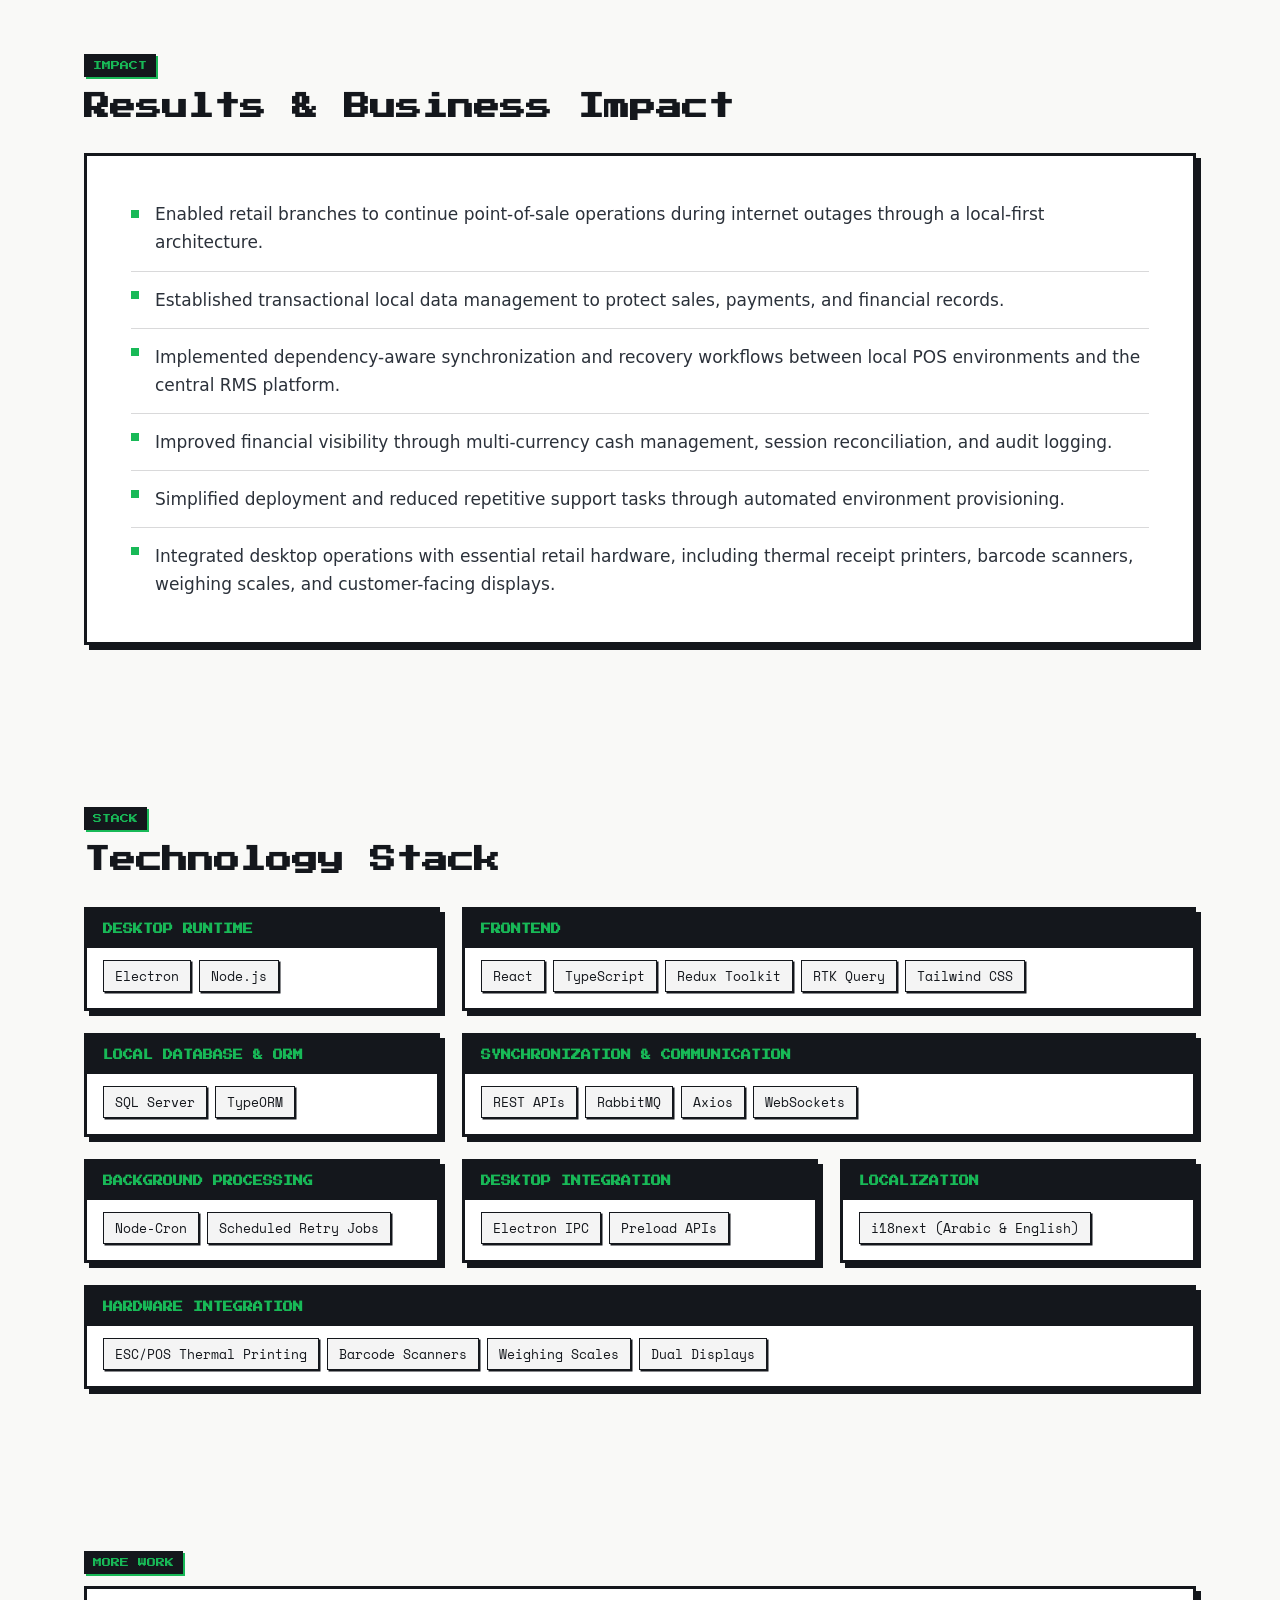
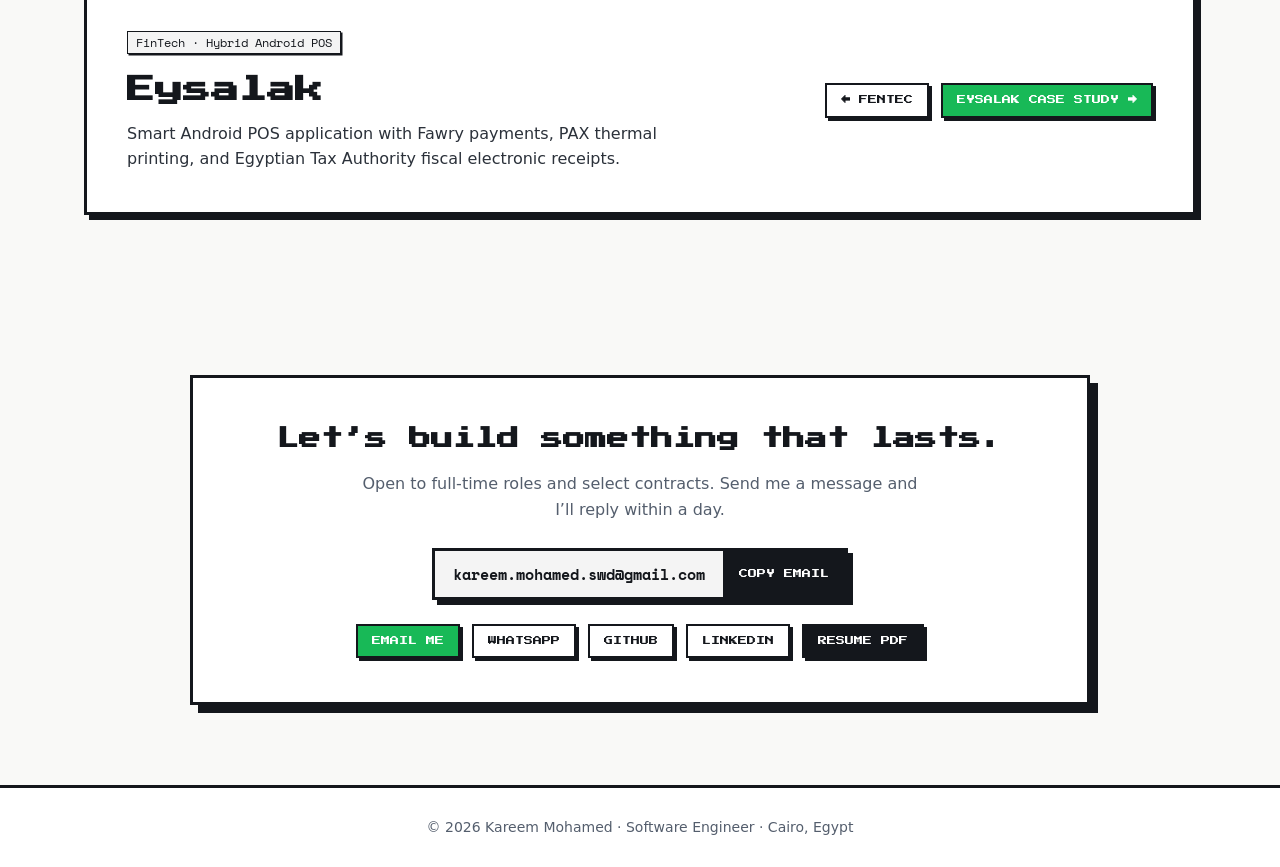
==== commit 6c846add: "[refactor] change about" ====
--- a/cyrus.html
+++ b/cyrus.html
@@ -14,9 +14,9 @@
 <link rel="preconnect" href="https://fonts.googleapis.com">
 <link rel="preconnect" href="https://fonts.gstatic.com" crossorigin>
 <link href="https://fonts.googleapis.com/css2?family=Press+Start+2P&family=Space+Mono:wght@400;700&display=swap" rel="stylesheet">
-<link rel="stylesheet" href="css/style.css?v=1.0.0">
-<link rel="stylesheet" href="css/fentec.css">
-<link rel="stylesheet" href="css/cyrus.css">
+<link rel="stylesheet" href="css/style.css?v=1.0.3">
+<link rel="stylesheet" href="css/fentec.css?v=1.0.3">
+<link rel="stylesheet" href="css/cyrus.css?v=1.0.3">
 </head>
 <body>
 
@@ -287,14 +287,38 @@
   <div class="tag-h px">STACK</div>
   <h2 class="t px">Technology Stack</h2>
   <div class="skills">
-    <div class="cart"><h3 class="px">Desktop Runtime</h3><div><span class="chip">Electron</span><span class="chip">Node.js</span></div></div>
-    <div class="cart wide"><h3 class="px">Frontend</h3><div><span class="chip">React</span><span class="chip">TypeScript</span><span class="chip">Redux Toolkit</span><span class="chip">RTK Query</span><span class="chip">Tailwind CSS</span></div></div>
-    <div class="cart"><h3 class="px">Local Database &amp; ORM</h3><div><span class="chip">SQL Server</span><span class="chip">TypeORM</span></div></div>
-    <div class="cart wide"><h3 class="px">Synchronization &amp; Communication</h3><div><span class="chip">REST APIs</span><span class="chip">RabbitMQ</span><span class="chip">Axios</span><span class="chip">WebSockets</span></div></div>
-    <div class="cart"><h3 class="px">Background Processing</h3><div><span class="chip">Node-Cron</span><span class="chip">Scheduled Retry Jobs</span></div></div>
-    <div class="cart"><h3 class="px">Desktop Integration</h3><div><span class="chip">Electron IPC</span><span class="chip">Preload APIs</span></div></div>
-    <div class="cart full"><h3 class="px">Hardware Integration</h3><div><span class="chip">ESC/POS Thermal Printing</span><span class="chip">Barcode Scanners</span><span class="chip">Weighing Scales</span><span class="chip">Dual Displays</span></div></div>
-    <div class="cart"><h3 class="px">Localization</h3><div><span class="chip">i18next (Arabic &amp; English)</span></div></div>
+    <div class="cart">
+      <div class="cart-head"><h3 class="px">DESKTOP RUNTIME</h3></div>
+      <div class="cart-chips"><span class="chip">Electron</span><span class="chip">Node.js</span></div>
+    </div>
+    <div class="cart wide">
+      <div class="cart-head"><h3 class="px">FRONTEND</h3></div>
+      <div class="cart-chips"><span class="chip">React</span><span class="chip">TypeScript</span><span class="chip">Redux Toolkit</span><span class="chip">RTK Query</span><span class="chip">Tailwind CSS</span></div>
+    </div>
+    <div class="cart">
+      <div class="cart-head"><h3 class="px">LOCAL DATABASE &amp; ORM</h3></div>
+      <div class="cart-chips"><span class="chip">SQL Server</span><span class="chip">TypeORM</span></div>
+    </div>
+    <div class="cart wide">
+      <div class="cart-head"><h3 class="px">SYNCHRONIZATION &amp; COMMUNICATION</h3></div>
+      <div class="cart-chips"><span class="chip">REST APIs</span><span class="chip">RabbitMQ</span><span class="chip">Axios</span><span class="chip">WebSockets</span></div>
+    </div>
+    <div class="cart">
+      <div class="cart-head"><h3 class="px">BACKGROUND PROCESSING</h3></div>
+      <div class="cart-chips"><span class="chip">Node-Cron</span><span class="chip">Scheduled Retry Jobs</span></div>
+    </div>
+    <div class="cart">
+      <div class="cart-head"><h3 class="px">DESKTOP INTEGRATION</h3></div>
+      <div class="cart-chips"><span class="chip">Electron IPC</span><span class="chip">Preload APIs</span></div>
+    </div>
+    <div class="cart full">
+      <div class="cart-head"><h3 class="px">HARDWARE INTEGRATION</h3></div>
+      <div class="cart-chips"><span class="chip">ESC/POS Thermal Printing</span><span class="chip">Barcode Scanners</span><span class="chip">Weighing Scales</span><span class="chip">Dual Displays</span></div>
+    </div>
+    <div class="cart">
+      <div class="cart-head"><h3 class="px">LOCALIZATION</h3></div>
+      <div class="cart-chips"><span class="chip">i18next (Arabic &amp; English)</span></div>
+    </div>
   </div>
 </section>
 
@@ -308,8 +332,8 @@
       <p style="margin: 0; color: var(--ink2); font-size: 16px; line-height: 1.6;">Smart Android POS application with Fawry payments, PAX thermal printing, and Egyptian Tax Authority fiscal electronic receipts.</p>
     </div>
     <div style="display: flex; gap: 12px; flex-wrap: wrap;">
+      <a class="btn alt" href="fentec.html">← FENTEC</a>
       <a class="btn" href="esalek.html">EYSALAK CASE STUDY →</a>
-      <a class="btn alt" href="fentec.html">← FENTEC</a>
     </div>
   </div>
 </section>
@@ -334,6 +358,6 @@
 
 <footer>© 2026 Kareem Mohamed · Software Engineer · Cairo, Egypt</footer>
 
-<script src="js/cyrus.js"></script>
+<script src="js/cyrus.js?v=1.0.3"></script>
 </body>
 </html>
--- a/css/style.css
+++ b/css/style.css
@@ -1127,12 +1127,14 @@
   box-shadow: var(--sl);
 }
 
-.cart-head {
+.cart-head,
+.cart > h3 {
   background: var(--ink);
   padding: 12px 16px;
 }
 
-.cart-head h3 {
+.cart-head h3,
+.cart > h3 {
   margin: 0;
   background: transparent;
   padding: 0;
@@ -1149,7 +1151,8 @@
   padding: 14px 16px 2px;
 }
 
-.cart-chips {
+.cart-chips,
+.cart > div:not(.cart-head) {
   padding: 12px 16px 16px;
   display: flex;
   flex-wrap: wrap;
@@ -1736,11 +1739,13 @@
   .cart {
     border-width: 2.5px;
   }
+  .cart-head,
   .cart h3 {
     padding: 8px 12px;
     font-size: 8px;
   }
-  .cart div {
+  .cart-chips,
+  .cart div:not(.cart-head) {
     padding: 10px 12px;
     gap: 6px;
   }
--- a/css/cyrus.css
+++ b/css/cyrus.css
@@ -1,6 +1,6 @@
 /* ==========================================================================
    Cyrus RMS Offline POS case study
-   Load order: css/style.css, css/fentec.css (shared layout pieces), css/cyrus.css
+   Load order: css/style.css, css/fentec.css?v=1.0.3 (shared layout pieces), css/cyrus.css?v=1.0.3
    ========================================================================== */
 :root { --gold2: #f5b700; }
 
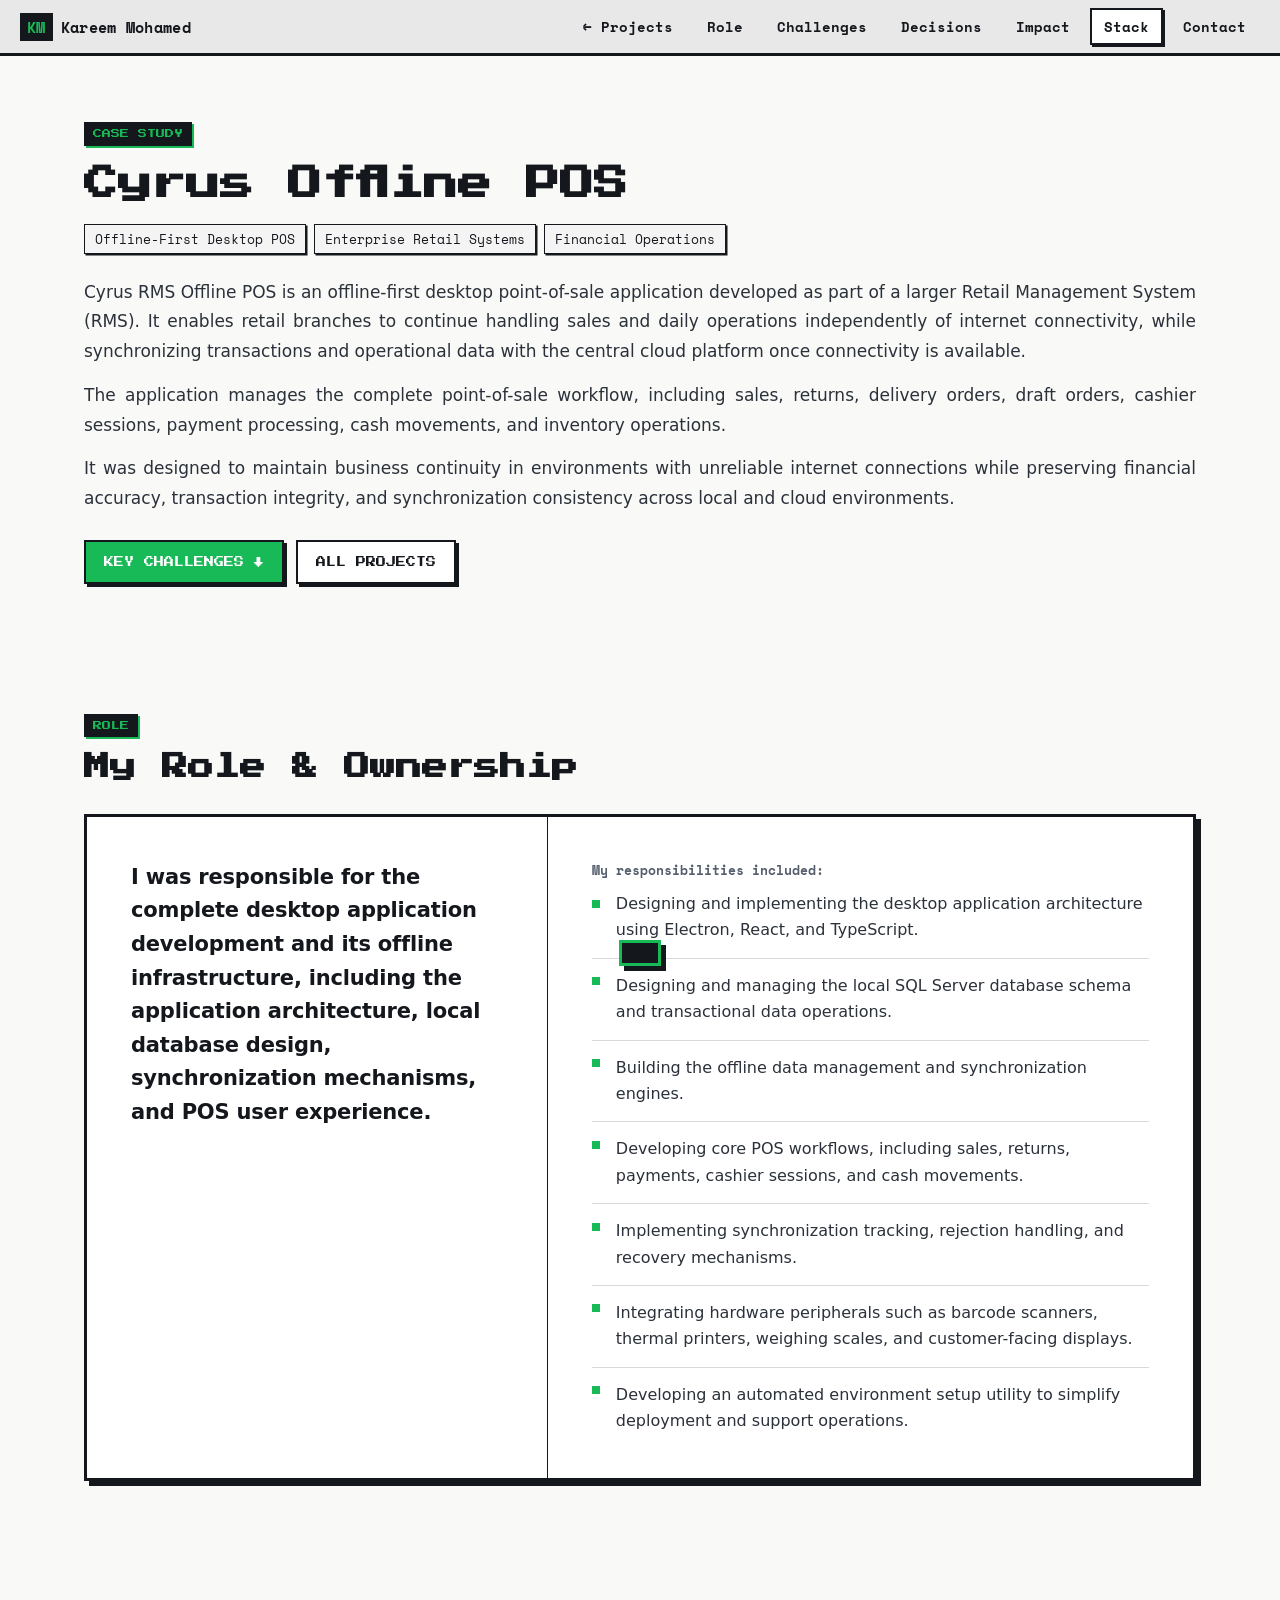
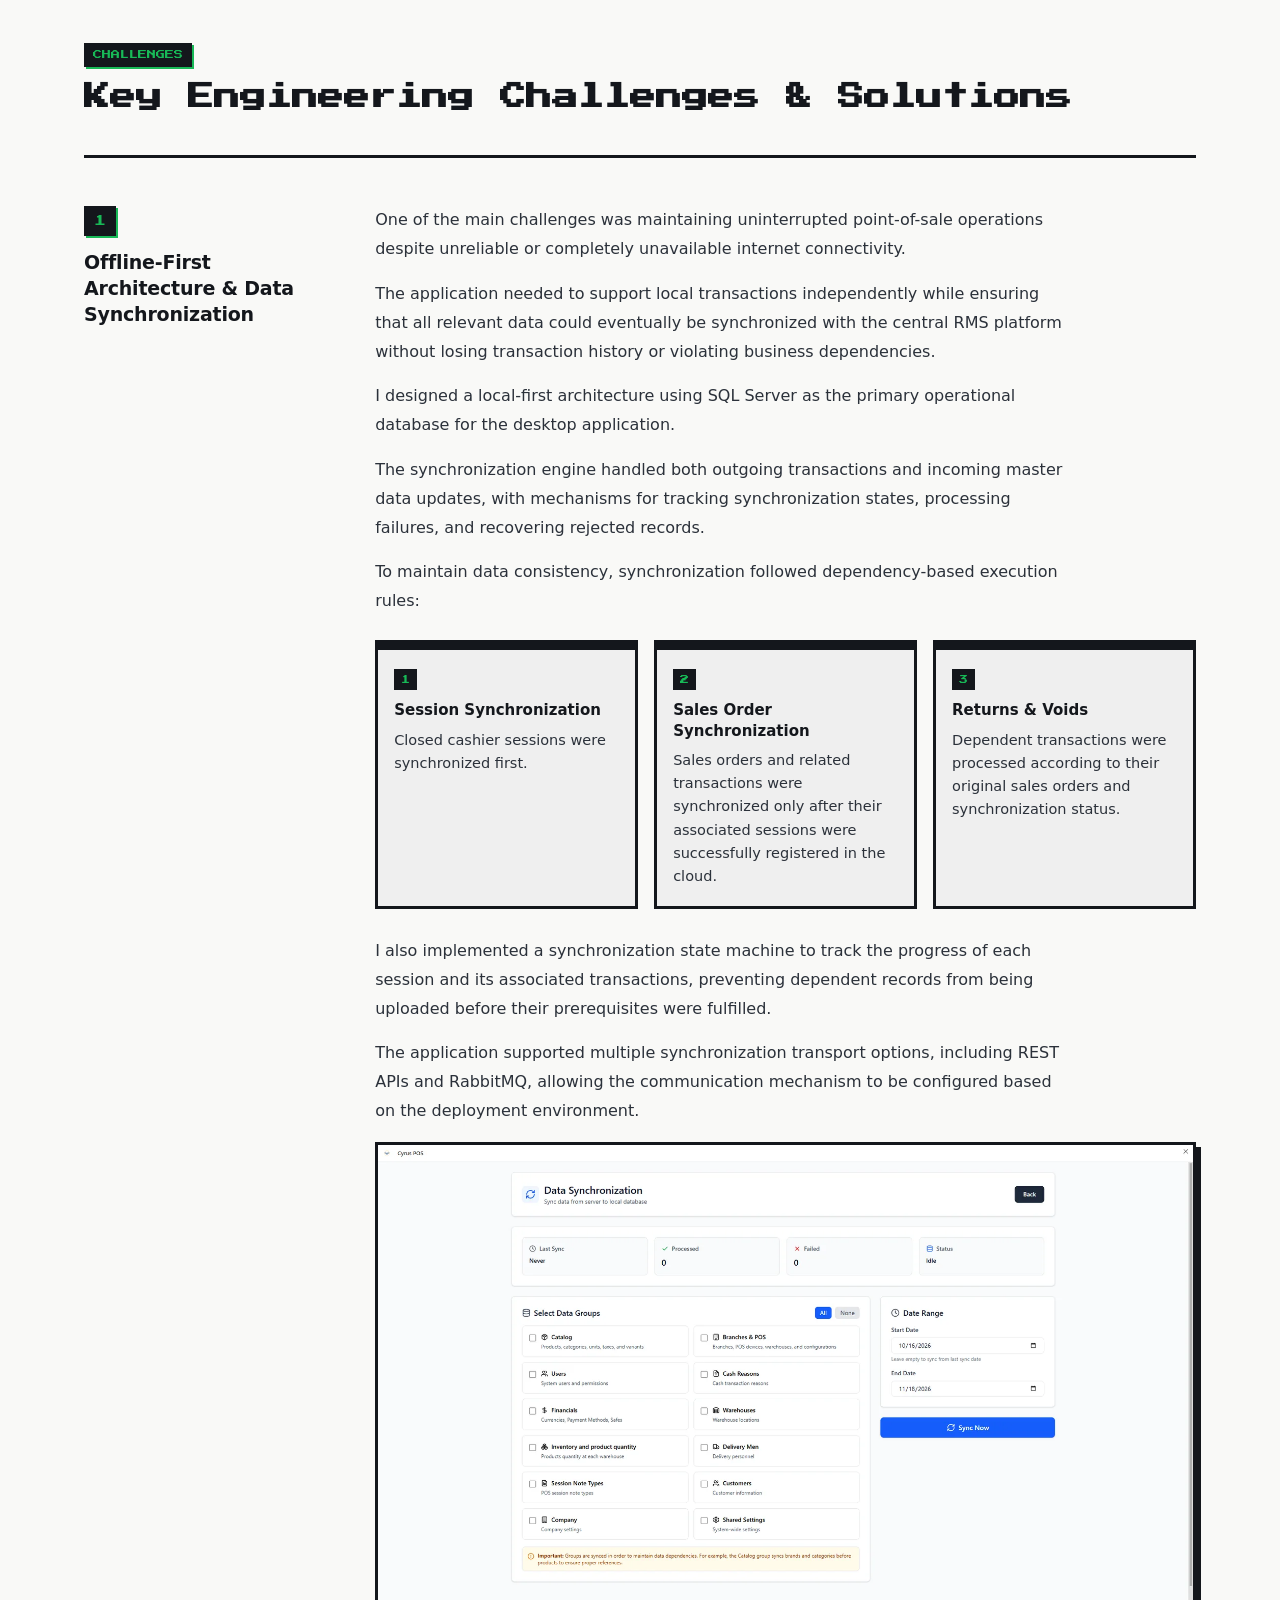
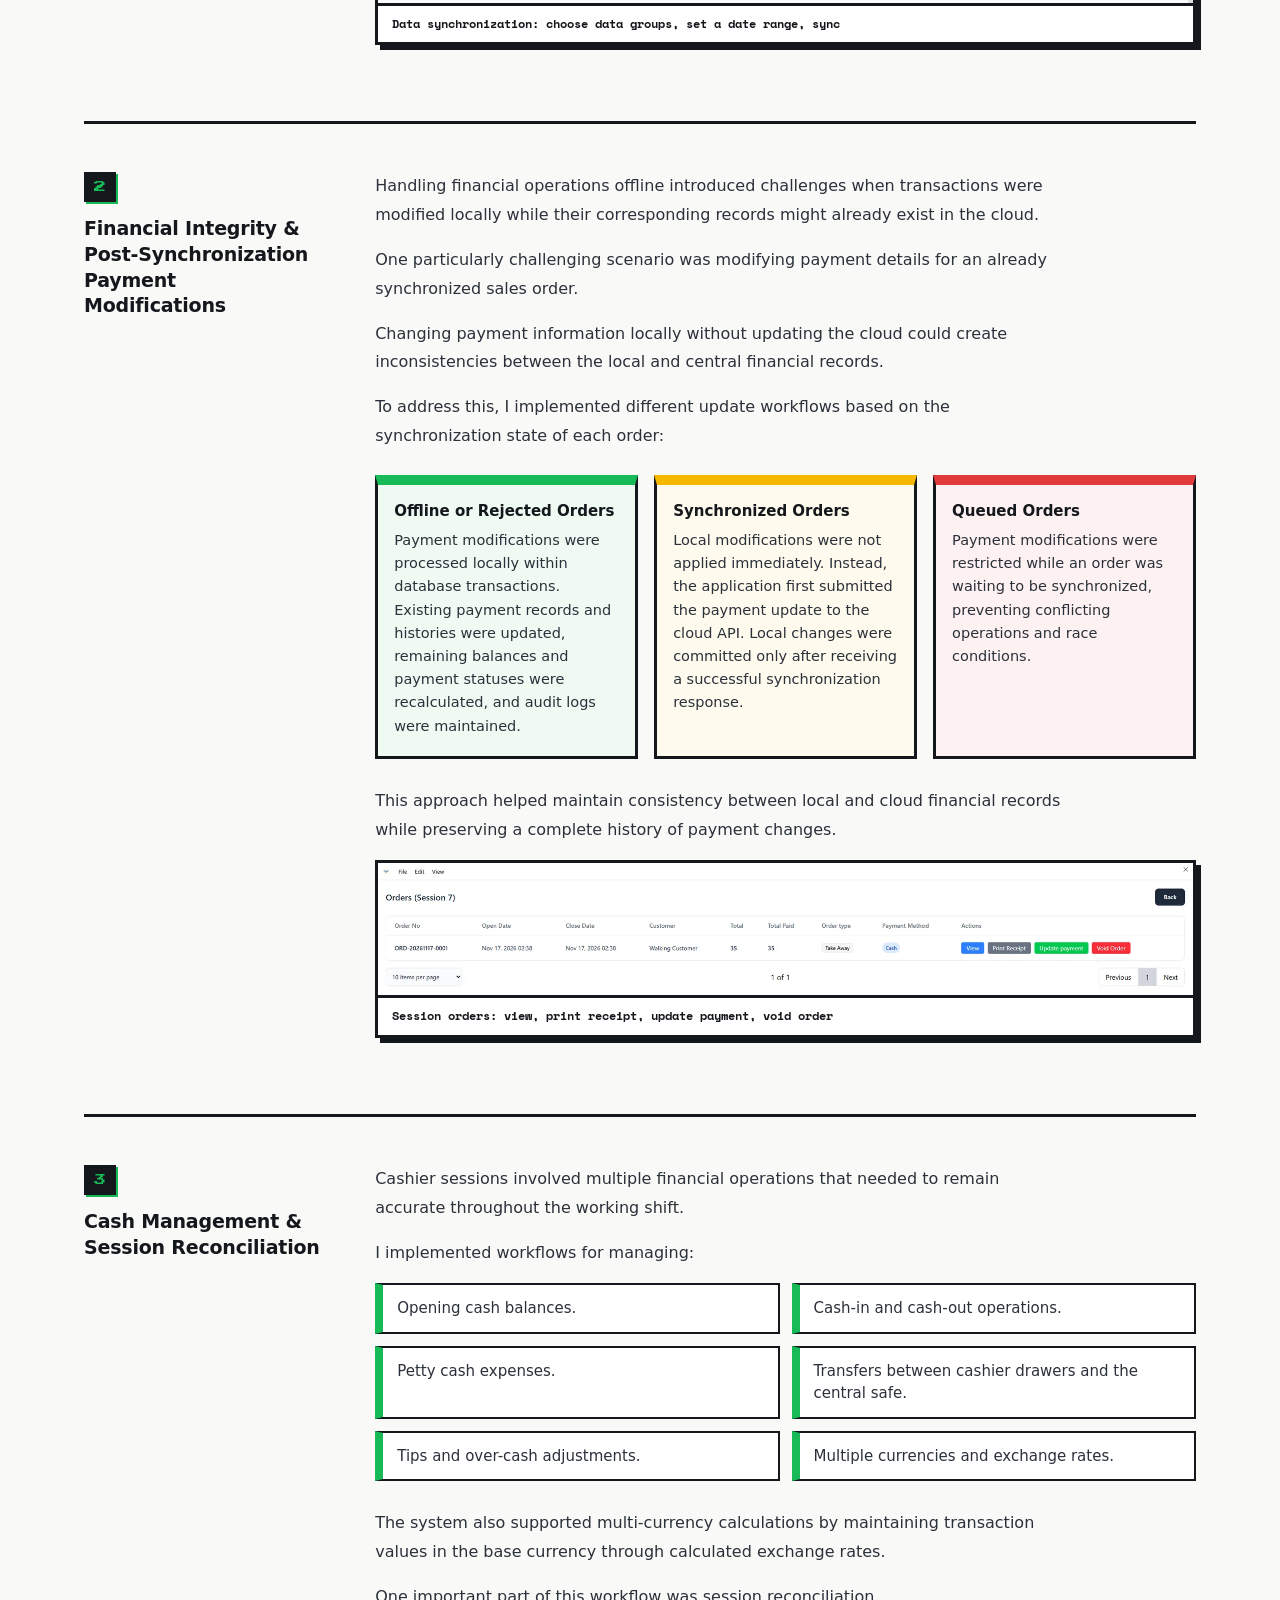
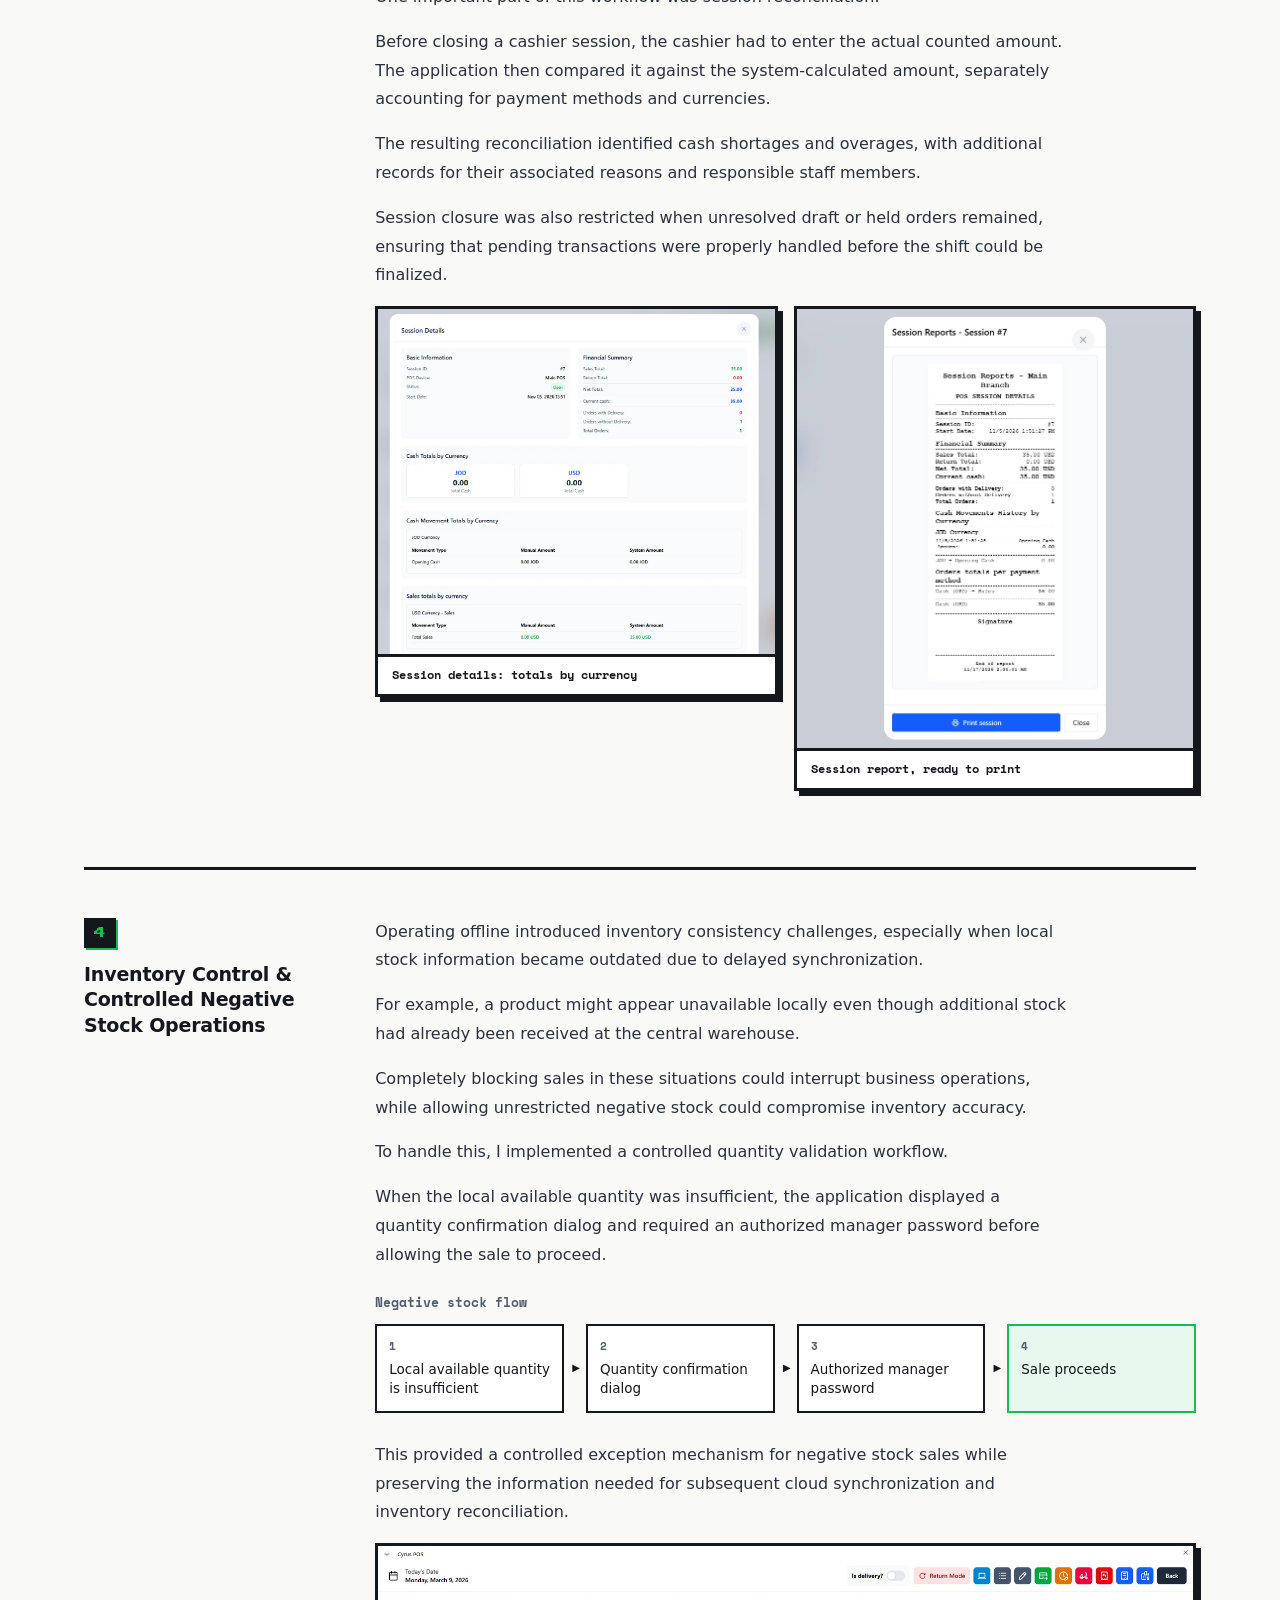
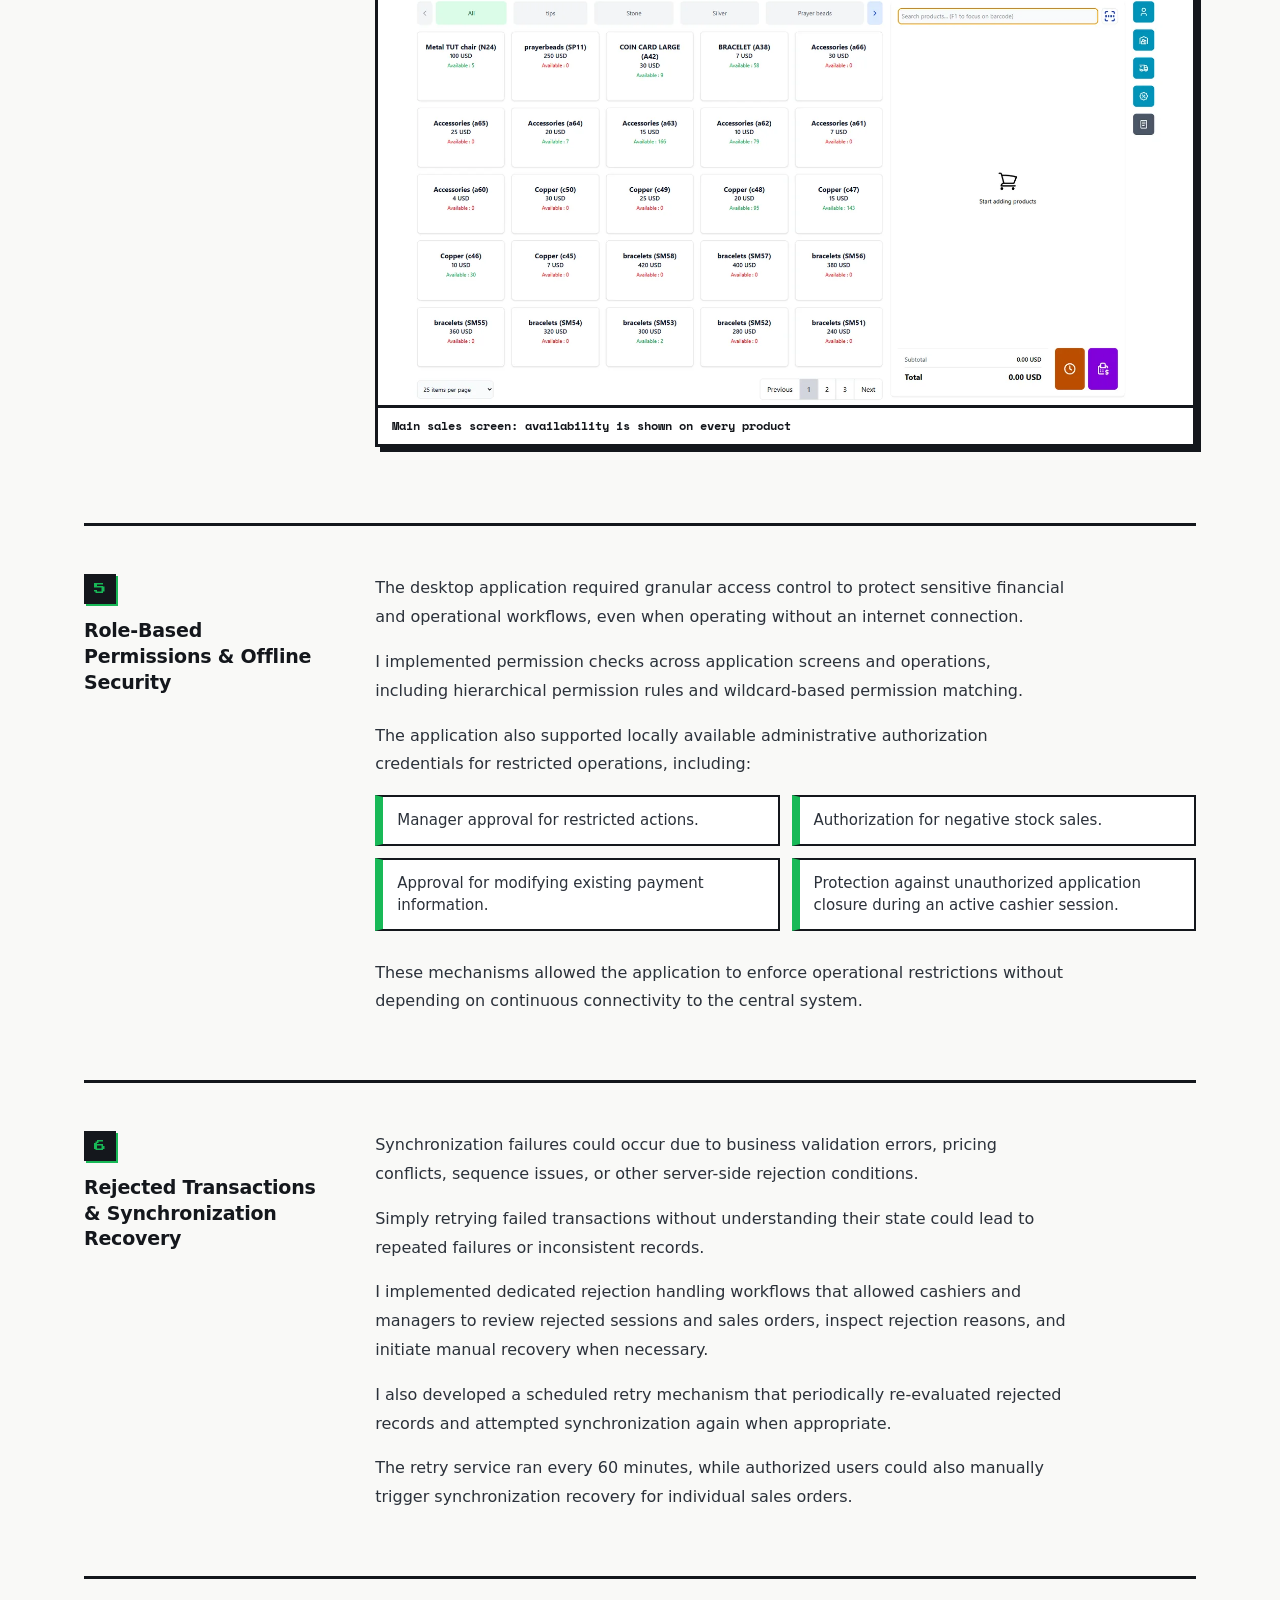
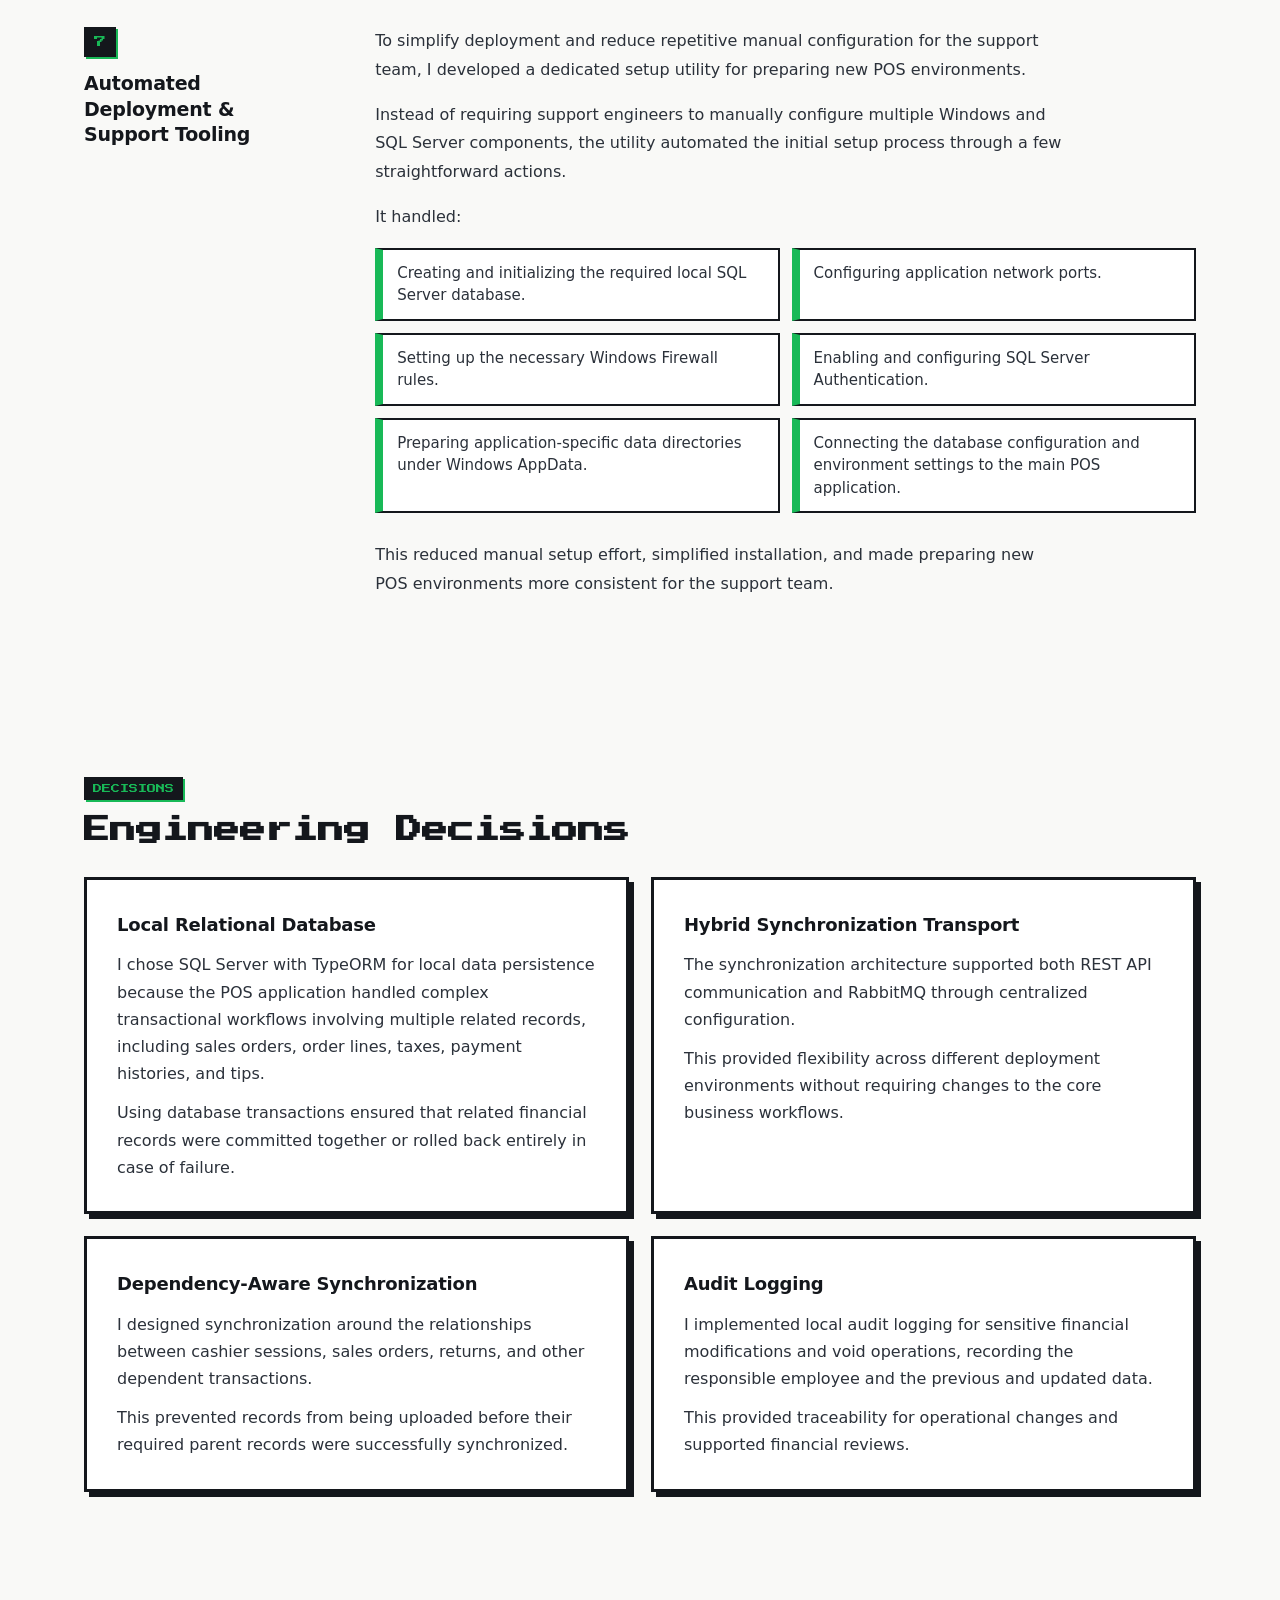
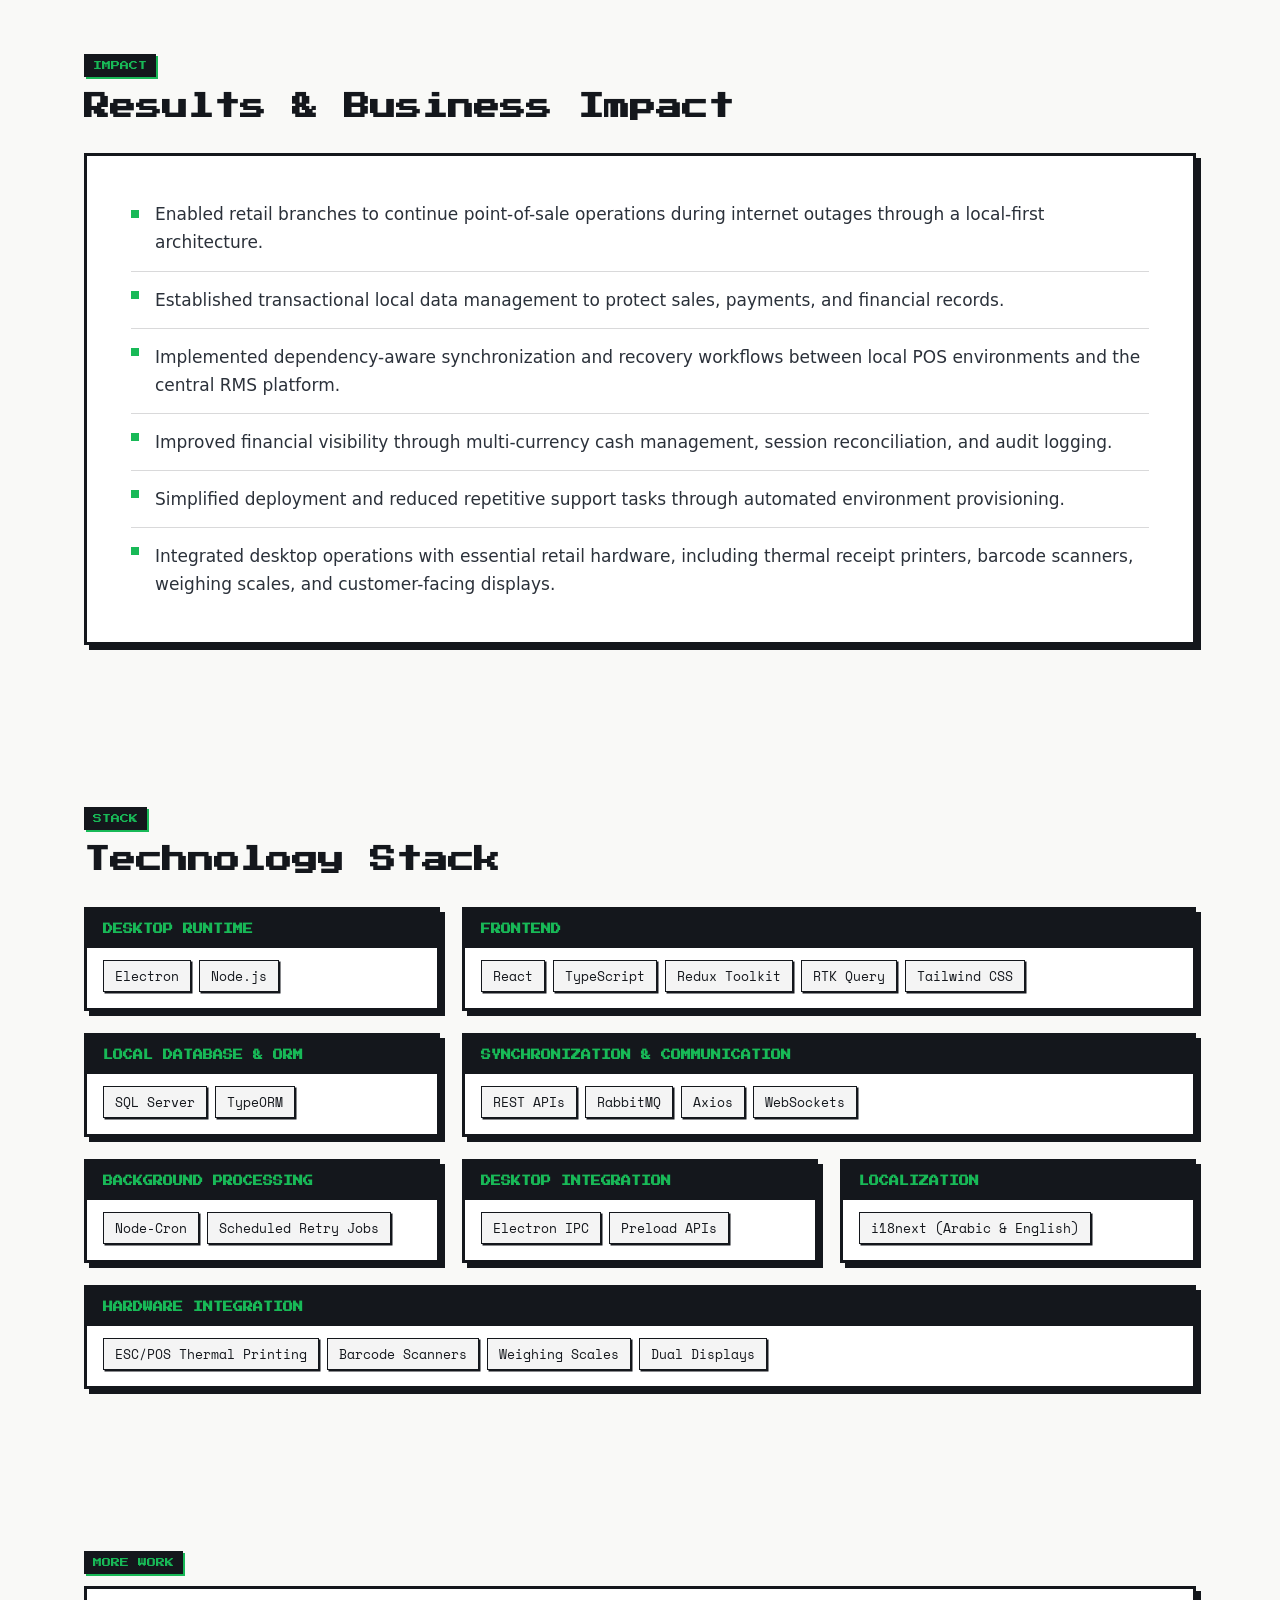
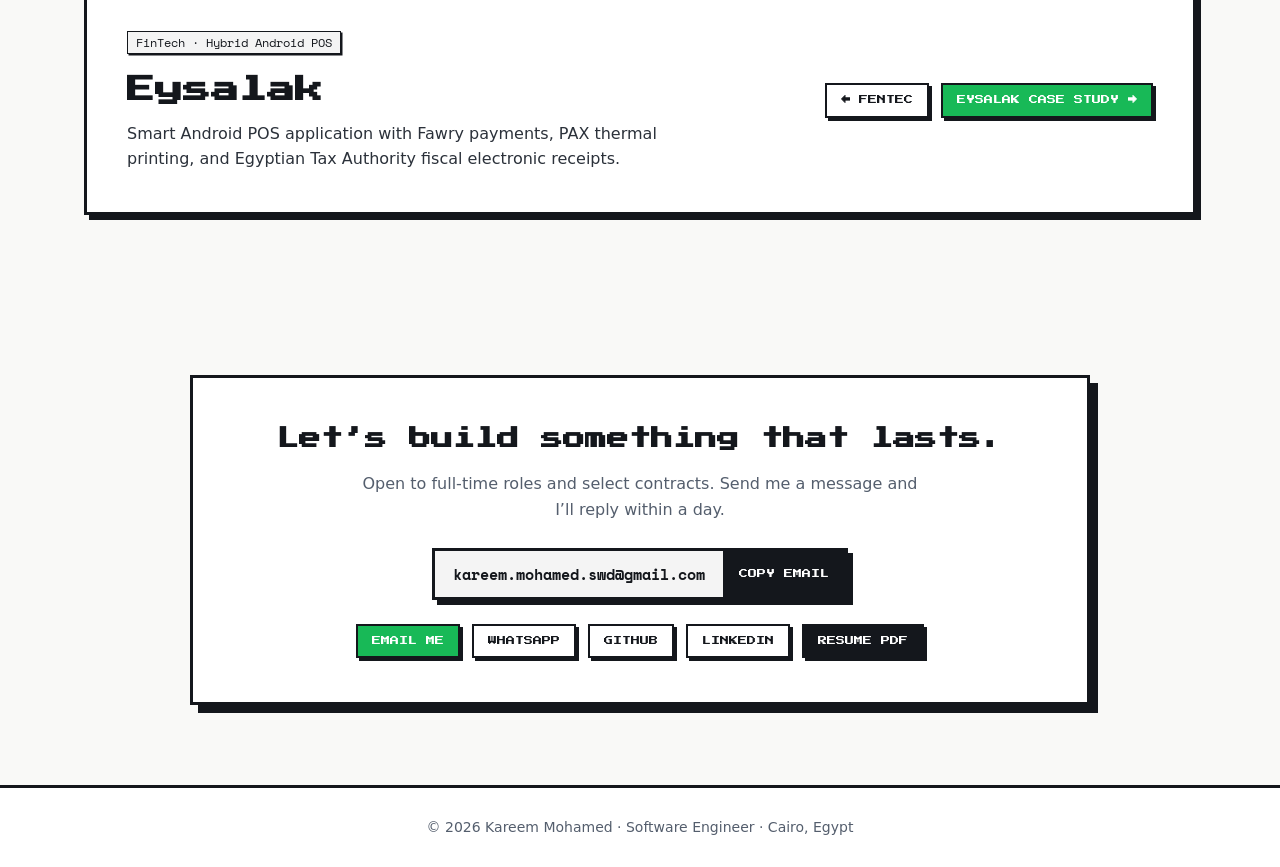
==== commit 35016fdb: "[refactor] change about" ====
--- a/cyrus.html
+++ b/cyrus.html
@@ -14,9 +14,9 @@
 <link rel="preconnect" href="https://fonts.googleapis.com">
 <link rel="preconnect" href="https://fonts.gstatic.com" crossorigin>
 <link href="https://fonts.googleapis.com/css2?family=Press+Start+2P&family=Space+Mono:wght@400;700&display=swap" rel="stylesheet">
-<link rel="stylesheet" href="css/style.css?v=1.0.3">
-<link rel="stylesheet" href="css/fentec.css?v=1.0.3">
-<link rel="stylesheet" href="css/cyrus.css?v=1.0.3">
+<link rel="stylesheet" href="css/style.css?v=1.0.4">
+<link rel="stylesheet" href="css/fentec.css?v=1.0.4">
+<link rel="stylesheet" href="css/cyrus.css?v=1.0.4">
 </head>
 <body>
 
@@ -358,6 +358,6 @@
 
 <footer>© 2026 Kareem Mohamed · Software Engineer · Cairo, Egypt</footer>
 
-<script src="js/cyrus.js?v=1.0.3"></script>
+<script src="js/cyrus.js?v=1.0.4"></script>
 </body>
 </html>
--- a/css/style.css
+++ b/css/style.css
@@ -1827,4 +1827,8 @@
     font-size: 12.5px;
     line-height: 1.5;
   }
-}
+  
+  .nav-in .links {
+    width: 100% !important;
+  }
+}
--- a/css/fentec.css
+++ b/css/fentec.css
@@ -437,4 +437,11 @@
 
 @media (prefers-reduced-motion: reduce) {
   #scooter .ring { animation: none; opacity: 0.6; }
+}
+
+.nav-in {
+  display: flex !important;
+  justify-content: space-between;
+  align-items: center;
+  gap: 16px;
 }
--- a/css/cyrus.css
+++ b/css/cyrus.css
@@ -1,6 +1,6 @@
 /* ==========================================================================
    Cyrus RMS Offline POS case study
-   Load order: css/style.css, css/fentec.css?v=1.0.3 (shared layout pieces), css/cyrus.css?v=1.0.3
+   Load order: css/style.css, css/fentec.css?v=1.0.4 (shared layout pieces), css/cyrus.css?v=1.0.4
    ========================================================================== */
 :root { --gold2: #f5b700; }
 
@@ -145,3 +145,10 @@
   .decision p { font-size: 14.5px; }
   .cs-title.long { font-size: 21px; }
 }
+
+.nav-in {
+  display: flex !important;
+  justify-content: space-between;
+  align-items: center;
+  gap: 16px;
+}
